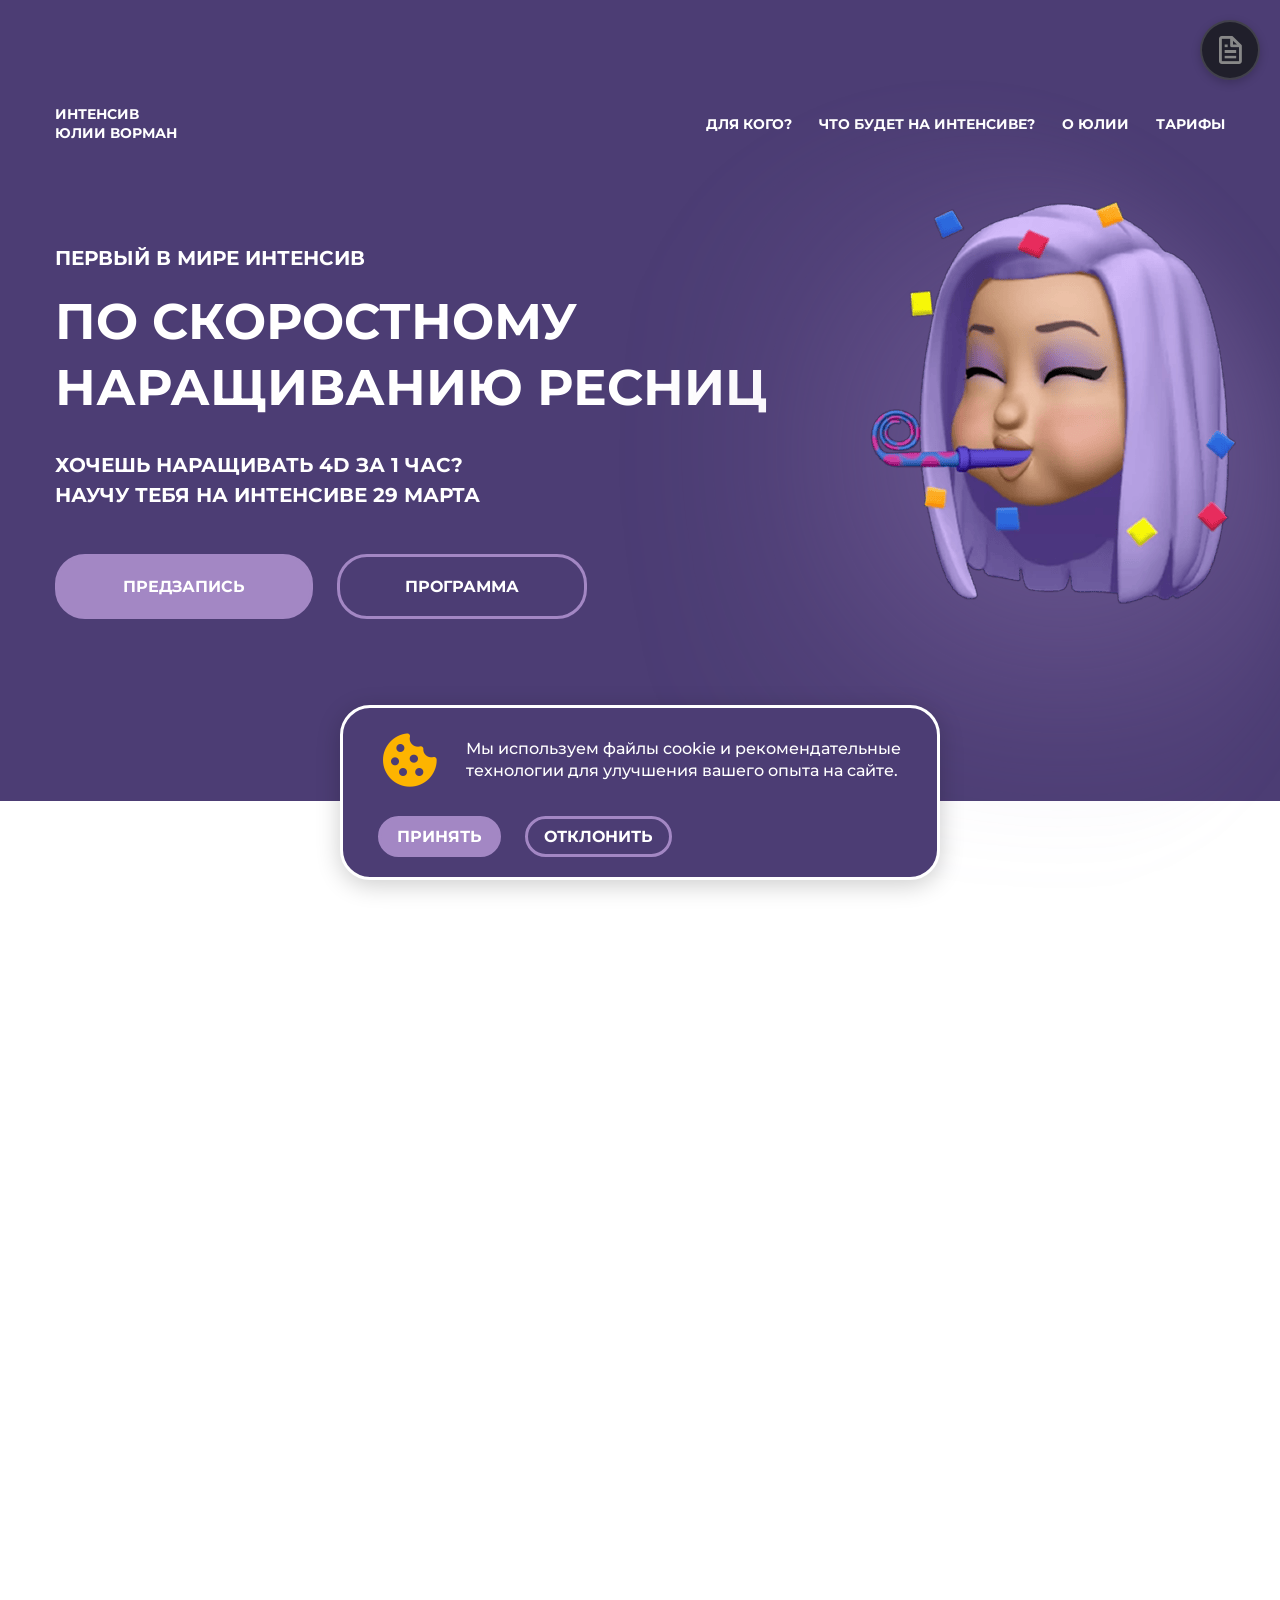
==== index.html @ 8d56366d "first commit" ====
<!DOCTYPE html>
<html lang="ru">
<head>
    <meta charset="UTF-8">
    <meta name="viewport" content="width=device-width, initial-scale=1.0, viewport-fit=cover">

    <!-- Для iOS -->
    <meta name="apple-mobile-web-app-capable" content="yes">
    <meta name="apple-mobile-web-app-status-bar-style" content="black-translucent">
    
    <!-- Для Android -->
    <meta name="theme-color" content="#4C3D74" media="(prefers-color-scheme: light)">
    <meta name="theme-color" content="#4C3D74" media="(prefers-color-scheme: dark)">

    <title>Онлайн-интенсив по наращиванию ресниц</title>

    <!-- Favicon -->
    <link rel="icon" type="image/png" href="./images/icons/favicon-96x96.png" sizes="96x96" />
    <link rel="icon" type="image/svg+xml" href="./images/icons/favicon.svg" />
    <link rel="shortcut icon" href="./images/icons/favicon.ico" />
    <link rel="apple-touch-icon" sizes="180x180" href="./images/icons/apple-touch-icon.png" />
    <link rel="manifest" href="./images/icons/site.webmanifest" />

    <!-- Для иконок с сайта Boxicons -->
    <link href='https://unpkg.com/boxicons@2.1.4/css/boxicons.min.css' rel='stylesheet'>
    
    <!-- Подключенные файлы CSS -->
    <link rel="stylesheet" href="css/style.css">
    <link rel="stylesheet" href="css/media.css">
</head>
<body>

    <!-- Анимация загрузки -->
    <div class="preloader">
        <div class="mascara-container">
            
            <div class="mascara-bottle"></div>
            
            
            <div class="mascara-cap"></div>
            
            
            <div class="mascara-brush">
                <div class="brush-handle">
                    <div class="brush-head"></div>
                    <div class="brush-bristles"></div>
                </div>
            </div>
            
            
            <div class="mascara-drops">
                <div class="drop"></div>
                <div class="drop"></div>
                <div class="drop"></div>
            </div>
            
            
            <div class="loading-text">Наносим тушь...</div>
        </div>
    </div>

    <!-- Шапка -->
    <header class="header" id="header">
        <div class="container">
            <div class="header__wrapper">
                <div class="header__logo">
                    <a href="index.html" class="logo">Интенсив <br class="br"> Юлии Ворман</a>
                </div>

                <!-- Бургер-меню с SVG -->
                <button class="burger-menu" id="burgerMenu" aria-label="Открыть меню">
                    <!-- SVG для меню (бургер) -->
                    <svg class="burger-icon menu-icon" xmlns="http://www.w3.org/2000/svg" height="24" viewBox="0 -960 960 960" width="24">
                        <path d="M120-240v-80h720v80H120Zm0-200v-80h720v80H120Zm0-200v-80h720v80H120Z"/>
                    </svg>
                
                    <!-- SVG для закрытия (крестик) -->
                    <svg class="burger-icon close-icon" xmlns="http://www.w3.org/2000/svg" height="24" viewBox="0 -960 960 960" width="24">
                        <path d="m256-200-56-56 224-224-224-224 56-56 224 224 224-224 56 56-224 224 224 224-56 56-224-224-224 224Z"/>
                    </svg>
                </button>

                <nav class="nav">
                    <ul class="nav__menu">
                        <li class="nav__list"><a href="#for-whom" class="nav__item">Для кого?</a></li>
                        <li class="nav__list"><a href="#program" class="nav__item">Что будет на интенсиве?</a></li>
                        <li class="nav__list"><a href="#about" class="nav__item">О Юлии</a></li>
                        <li class="nav__list"><a href="#pricing" class="nav__item">Тарифы</a></li>
                    </ul>
                </nav>
            </div>
        </div>
    </header>
        
    <!-- Главный экран -->
    <section class="banner">
        <div class="container">
            <div class="banner__info">
                <p class="banner__mini--title">Первый в мире интенсив</p>
                <h1 class="banner__title">По скоростному наращиванию ресниц</h1>
                <p class="banner__desc">Хочешь наращивать 4D за 1 час? Научу тебя на интенсиве 29 марта</p>
                <div class="btn__container">
                    <a href="#pricing" class="button" aria-label="Sign up">Предзапись</a>
                    <a href="#list__lessons" class="btn" aria-label="Program">Программа</a>
                </div>
            </div>

            <div class="banner__img">
                <img src="./images/main/Ellipse.png" class="bg-effect" alt="Effect" width="830" height="941" decoding="async">
                <img src="./images/main/banner.png" alt="Happy__woman" class="images" width="1024" height="1024" fetchpriority="high" decoding="async">
            </div>
        </div>
    </section>

    <!-- Для кого? -->
    <section class="for-whom" id="for-whom">
        <div class="container">
            <div class="for-whom__content">
                <h2 class="for-whom__title">Тебе на интенсив если ты</h2>
                <div class="for-whom__content--item">
                
                    <!-- Карточка 1 -->
                    <div class="for-whom__card-wrapper">
                        <div class="for-whom__card">
                            <img src="./images/expectation/woman_frowning.png" alt="Печальная девушка" class="for-whom__images" width="84" height="84" loading="lazy" decoding="async">
                            <p class="for-whom__desc">Лашмейкер, который делает наращивание <span class="for-whom__span">дольше одного часа?</span>
                            </p>
                        </div>
                    </div>

                    <!-- Карточка 2 -->
                    <div class="for-whom__card-wrapper">
                        <div class="for-whom__card">
                            <img src="./images/expectation/woman_student.png" alt="Студентка" class="for-whom__images" width="84" height="84" loading="lazy" decoding="async">
                            <p class="for-whom__desc">Мастер, который хочет <span class="for-whom__span">поменять мышление</span> о наращивании ресниц
                            </p>
                        </div>
                    </div>

                    <!-- Карточка 3 -->
                    <div class="for-whom__card-wrapper">
                        <div class="for-whom__card">
                            <img src="./images/expectation/woman_office-worker.png" alt="Девушка, работающая в офисе" class="for-whom__images" width="84" height="84" loading="lazy" decoding="async">
                            <p class="for-whom__desc">Специалист, которому необходимы <span  class="for-whom__span">поддержка и комьюнити рядом</span>
                            </p>
                        </div>
                    </div>
                </div>
            </div>

            <div class="for-whom__content--items">
                <p class="for-whom__text">Зарядись энергией и стань самым знаменитым мастером своего города</p>
                <a href="#pricing" class="button__for-whom" aria-label="Sign up">Предзапись</a>
                <img src="./images/main/super_woman.png" alt="Супер-девушка" class="super__woman--images" loading="lazy" width="243" height="243" decoding="async">
            </div>
        </div>
    </section>

    <!-- Что будет на интенсиве? -->
    <section class="program" id="program">
        <div class="container">
            <div class="program__content">
                <h2 class="program__content--title">На интенсиве тебя ждет</h2>
            
                <!-- ВСЕ элементы в одной grid-сетке -->
                <div class="program__content--menu">
                    <!-- Смайлы -->
                    <div class="program__content--list">
                        <img src="./images/expectation/star_struck.png" alt="Смайлик со звёздочками вместо глаз" class="program__images" width="58" height="58" loading="lazy" decoding="async">
                        <p class="program__desc"><span class="program__span">9 уроков</span> с домашними заданиями и проверкой</p>
                    </div>

                    <div class="program__content--list">
                        <img src="./images/expectation/smiling_with-heart-eyes.png" alt="Смайлик с влюблёнными глазами" class="program__images" width="58" height="58" loading="lazy" decoding="async">
                        <p class="program__desc"><span class="program__span">Мастермаинды</span> с обсуждением вопросов</p>
                    </div>

                    <div class="program__content--list">
                        <img src="./images/expectation/money_mouth-face.png" alt="Смайлик с долларами в глазах" class="program__images" width="58" height="58" loading="lazy" decoding="async">
                        <p class="program__desc">Деление на пары и создание <span class="program__span">активного комьюнити</span></p>
                    </div>

                    <!-- Подарки -->
                    <div class="program__content--list">
                        <img src="./images/pricing_plans/gift.png" alt="Коробка подарок" class="program__images" width="58" height="58" loading="lazy" decoding="async">
                        <p class="program__desc"><span class="program__span">Главный приз за активность на интенсиве</span></p>
                    </div>

                    <div class="program__content--list">
                        <img src="./images/pricing_plans/gift.png" alt="Коробка подарок" class="program__images" width="58" height="58" loading="lazy" decoding="async">
                        <p class="program__desc"><span class="program__span">Приз за работу для <br>самой активной пары</span></p>
                    </div>

                    <div class="program__content--list">
                        <img src="./images/pricing_plans/gift.png" alt="Коробка подарок" class="program__images" width="58" height="58" loading="lazy" decoding="async">
                        <p class="program__desc"><span class="program__span">Приз среди сторис с хештегом интенсива</span></p>
                    </div>
                </div>
            </div>
        </div>
    </section>

    <!-- О Юлии Ворман -->
    <section class="about">
        <div class="container">
            <div class="about__content" id="about">
                <h2 class="about__title">И, конечно, Юлия Ворман</h2>
                <p class="about__text"><span class="about__text--span">Больше 12 лет</span> я наращиваю ресницы <span class="about__text--span">за 1 час.</span> В профессии я развиваюсь <span class="about__text--span">с 2008 года</span> и, путём проб и ошибок, дошла <span class="about__text--span">до идеальных результатов!</span> Мои профессиональные навыки сделали меня <span class="about__text--span">многократным призёром,</span> а потом и <span class="about__text--span">судьёй международных чемпионатов по наращиванию ресниц.</span></p>

                <p class="about__text--item">Я основала <span class="about__text--item--span">сеть салонов VERSUS</span> и теперь активно запускаю свои обучения <span class="about__text--item--span">по скоростному наращиванию.</span> Ломаю стереотипы, <span class="about__text--item--span">учу мастеров поднимать чеки и зарабатывать миллионы.</span></p>

                <div class="indicators">
                    <div class="row">
                        <div class="indicator">
                            <h4 class="indicator_title">1 ЧАС</h4>
                            <p class="indicator_text">CAMOE БЫСТРОЕ 5D</p>
                        </div>
            
                        <div class="indicator">
                            <h4 class="indicator_title">12+ ЛЕТ</h4>
                            <p class="indicator_text">РАБОТАЮ В СВОЕЙ СФЕРЕ</p>
                        </div>
                    </div>
        
                    <div class="row">
                        <div class="indicator">
                            <h4 class="indicator_title">1+ МЛН</h4>
                            <p class="indicator_text">В МЕСЯЦ ДЕЛАЮ НА РЕСНИЦАХ</p>
                        </div>
            
                        <div class="indicator">
                            <h4 class="indicator_title">100000+</h4>
                            <p class="indicator_text">КЛИЕНТОК Я ОСЧАСТЛИВИЛА</p>
                        </div>
                    </div>
                </div>

                <p class="about__text--footer">Все мои наращивания я делаю за 1 - максимум 1.5 часа <span class="about__text--footer--span"><br>Хочешь также? Смотри программу и записывайся на интенсив</span></p>
            </div>
            <img src="./images/main/Maria_Lyadova.jpg" alt="Maria_Lyadova" class="about__main--images" width="399" height="491" fetchpriority="high" decoding="async">
        </div>
    </section>

    <!-- Лист уроков интенсива -->
    <section class="list__lessons">
        <div class="container">
            <div class="list__lessons__content">
                <h2 class="list__lessons--title">Вот такая программа интенсива</h2>
            </div>

            <div class="accordion" id="list__lessons">
                
                <!-- Урок 1 -->
                <hr class="accordion-item1">
                <div class="accordion-item">
                    <input type="checkbox" id="lesson1" class="accordion-toggle">
                    <label for="lesson1" class="accordion-label">
                        <span class="lesson-title">Урок <span class="lesson--title--number">1.</span> Вводный урок</span>
                        <span class="icon"></span>
                    </label>
                    <div class="accordion-content">
                        <div class="content-wrapper">
                            <p>Проанализируем основные ошибки в оформлении профиля. <br>Научимся создавать качественную аватарку и понятную, привлекающую шапку. <br>Разберем, как организовать хайлайтсы, чтобы они работали на вас.</p>
                        </div>
                    </div>
                </div>
            
                <!-- Урок 2 -->
                <div class="accordion-item">
                    <input type="checkbox" id="lesson2" class="accordion-toggle">
                    <label for="lesson2" class="accordion-label">
                        <span class="lesson-title">Урок <span class="lesson--title--number">2.</span> Скоростное снятие ресниц</span>
                        <span class="icon"></span>
                    </label>
                    <div class="accordion-content">
                        <div class="content-wrapper">
                            <p>Изучим профессиональные средства для безопасного и быстрого снятия ресниц. <br>Освоим технику аккуратного удаления без повреждения натуральных ресниц. <br>Разберем алгоритм действий, который позволит тратить на процедуру минимум времени.</p>
                        </div>
                    </div>
                </div>
            
                <!-- Урок 3 -->
                <div class="accordion-item">
                    <input type="checkbox" id="lesson3" class="accordion-toggle">
                    <label for="lesson3" class="accordion-label">
                        <span class="lesson-title">Урок <span class="lesson--title--number">3.</span> Работа с клеем. Как продлить носку</span>
                        <span class="icon"></span>
                    </label>
                    <div class="accordion-content">
                        <div class="content-wrapper">
                            <p>Разберем виды клея: как выбрать идеальный состав под температуру и влажность в вашем кабинете. <br>Научимся правильной технике нанесения и дозировки клея, чтобы избежать склеек и обеспечить комфорт. <br>Изучим секреты подготовки натуральных ресниц, которые напрямую влияют на долговечность носки.</p>
                        </div>
                    </div>
                </div>
            
                <!-- Урок 4 -->
                <div class="accordion-item">
                    <input type="checkbox" id="lesson4" class="accordion-toggle">
                    <label for="lesson4" class="accordion-label">
                        <span class="lesson-title">Урок <span class="lesson--title--number">4.</span> Здоровье мастера</span>
                        <span class="icon"></span>
                    </label>
                    <div class="accordion-content">
                        <div class="content-wrapper">
                            <p>Составим эргономичное расписание, чтобы избежать выгорания и равномерно распределять нагрузку. <br>Разберем упражнения для разминки спины, шеи и кистей рук до, после и во время процедуры. <br>Поговорим о важности правильного освещения и организации рабочего места для сохранения зрения и осанки.</p>
                        </div>
                    </div>
                </div>
            
                <!-- Урок 5 -->
                <div class="accordion-item">
                    <input type="checkbox" id="lesson5" class="accordion-toggle">
                    <label for="lesson5" class="accordion-label">
                        <span class="lesson-title">Урок <span class="lesson--title--number">5.</span> Личный бренд В Instagram: почему увядают коммерческие аккаунты</span>
                        <span class="icon"></span>
                    </label>
                    <div class="accordion-content">
                        <div class="content-wrapper">
                            <p>Проанализируем главные ошибки: отсутствие личности в аккаунте и безликий контент. <br>Узнаем, как выстроить доверительные отношения с аудиторией через личную историю и экспертизу. <br>Научимся создавать контент-план, который отражает ваш уникальный подход к работе и привлекает идеальных клиентов.</p>
                        </div>
                    </div>
                </div>

                <!-- Урок 6 -->
                <div class="accordion-item">
                    <input type="checkbox" id="lesson6" class="accordion-toggle">
                    <label for="lesson6" class="accordion-label">
                        <span class="lesson-title">Урок <span class="lesson--title--number">6.</span> Ломаем стереотипы моделирования: чем сложнее придумал, тем сложнее жить</span>
                        <span class="icon"></span>
                    </label>
                    <div class="accordion-content">
                        <div class="content-wrapper">
                            <p>Убедимся, что красиво — не значит сложно: как простота в моделировании выигрывает у вычурных дизайнов. <br>Научимся работать с природными данными клиента, чтобы подчеркнуть достоинства, а не маскировать их. <br>Разберем несколько универсальных и эффектных моделей, которые экономят время и всегда смотрятся выигрышно.</p>
                        </div>
                    </div>
                </div>

                <!-- Урок 7 -->
                <div class="accordion-item">
                    <input type="checkbox" id="lesson7" class="accordion-toggle">
                    <label for="lesson7" class="accordion-label">
                        <span class="lesson-title">Урок <span class="lesson--title--number">7.</span> Классическое наращивание ресниц</span>
                        <span class="icon"></span>
                    </label>
                    <div class="accordion-content">
                        <div class="content-wrapper">
                            <p>Отточим идеальную технику изоляции: отработаем движения до автоматизма для безупречного результата. <br>Разберем правила подбора длины и толщины реснички под природные данные клиента. <br>Узнаем, как добиться максимальной чистоты и аккуратности в классическом наращивании, которая ценится больше всего.</p>
                        </div>
                    </div>
                </div>
            
                <!-- Урок 8 -->
                <div class="accordion-item">
                    <input type="checkbox" id="lesson8" class="accordion-toggle">
                    <label for="lesson8" class="accordion-label">
                        <span class="lesson-title">Урок <span class="lesson--title--number">8.</span> Пучок. Как быстро и правильно оформить тебя, дружок?</span>
                        <span class="icon"></span>
                    </label>
                    <div class="accordion-content">
                        <div class="content-wrapper">
                            <p>Освоим несколько техник быстрого формирования ровного и аккуратного пучка без растрепывания. <br>Разберем частые ошибки при работе с объемом, которые приводят к склейкам и дискомфорту. <br>Научимся правильно подбирать пучки по длине и изгибу для создания гармоничного и естественного взгляда.</p>
                        </div>
                    </div>
                </div>
            
                <!-- Урок 9 -->
                <div class="accordion-item">
                    <input type="checkbox" id="lesson9" class="accordion-toggle">
                    <label for="lesson9" class="accordion-label">
                        <span class="lesson-title">Урок <span class="lesson--title--number">9.</span> Наращиваем объёмы 2D+</span>
                        <span class="icon"></span>
                    </label>
                    <div class="accordion-content">
                        <div class="content-wrapper">
                            <p>Узнаем, как работать с несколькими ресничками одновременно, сохраняя идеальную изоляцию и легкость. <br>Разберем схемы постановки объемов для разных форм глаз, чтобы результат выглядел опрятно. <br>Научимся контролировать расход материалов и время процедуры, чтобы работа с объемами была рентабельной.</p>
                        </div>
                    </div>
                </div>
            </div>

            <div class="list__lessons__content--items">
                <a href="#pricing" class="button__for-whom" aria-label="Sign up">Предзапись</a>
                <p class="list__lessons__desc">Все еще думаешь? <br> А места разбирают уже сейчас</p>
                <img src="./images/main/super_woman.png" alt="Супер-девушка" class="super__woman--images" loading="lazy" decoding="async" width="243" height="243">
            </div>
        </div>
    </section>

    <!-- Тарифы -->
    <section class="pricing">
        <div class="container">
            <div class="pricing__content">
                <h2 class="pricing__title">Тарифы участия</h2>
            </div>
            <div class="pricing__content--item">
                <div class="pricing__content__card--wrapper">
                    <div class="pricing__content--card" id="pricing">
                        <h3 class="pricing__content__card--title">Lite (самостоятельный)</h3>
                        <p class="pricing__content--desc"><span class="pricing__content--span">+</span> 9 подробных уроков</p>

                        <p class="pricing__content--desc"><span class="pricing__content--span">+</span> 9 заданий на построение скоростной работы</p>

                        <p class="pricing__content--desc"><span class="pricing__content--span">+</span> чат с единомышленниками</p>

                        <p class="pricing__content--desc"><span class="pricing__content--span">+</span> дополнительный урок: личный бренд для бьюти-сферы</p>

                        <p class="pricing__content--desc"><span class="pricing__content--span">-</span> <s>2 мастермаинда с Юлией Ворман</s></p>

                        <p class="pricing__content--desc"><span class="pricing__content--span">-</span> <s>личное ведение от Юлии Ворман</s></p>

                        <p class="pricing__content--duration">Длительность: 14 дней</p>
                        <div class="pricing__price-block">
                            <p class="pricing__content--condition">Каждые <span class="pricing__content__condition--span"> 20 оплат</span> + 1111 Р.</p>
                            <p class="pricing__content--price"><strong>6666 Р.</strong></p>
                        </div>
                        <div class="pricing__button-spacer"><a href="pre_recording.html?tariff=lite" class="pricing__content--button" target="_blank">Предзапись</a></div>
                        <img src="./images/pricing_plans/woman_with-class-face.png" alt="woman_with-class-face" class="pricing__content--images" loading="lazy" width="128" height="128" decoding="async">
                    </div>

                    <div class="pricing__content--card">
                        <h3 class="pricing__content__card--title">Plus (с куратором)</h3>
                        <p class="pricing__content--desc"><span class="pricing__content--span">+</span> 9 подробных уроков</p>

                        <p class="pricing__content--desc"><span class="pricing__content--span">+</span> 9 заданий на построение скоростной работы</p>

                        <p class="pricing__content--desc"><span class="pricing__content--span">+</span> чат с единомышленниками</p>

                        <p class="pricing__content--desc"><span class="pricing__content--span">+</span> дополнительный урок: личный бренд для бьюти-сферы</p>

                        <p class="pricing__content--desc"><span class="pricing__content--span">+</span> 2 мастермаинда с Юлией Ворман</p>

                        <p class="pricing__content--desc"><span class="pricing__content--span">-</span> <s>личное ведение от Юлии Ворман</s></p>

                        <p class="pricing__content--duration">Длительность: 14 дней</p>
                        <div class="pricing__price-block">
                            <p class="pricing__content--condition">Каждые <span class="pricing__content__condition--span"> 20 оплат</span> + 1111 Р.</p>
                            <p class="pricing__content--price"><strong>11111 Р.</strong></p>
                        </div>
                        <div class="pricing__button-spacer"><a href="pre_recording.html?tariff=plus" class="pricing__content--button" target="_blank">Предзапись</a></div>
                        <img src="./images/pricing_plans/woman_with-heart-eyes.png" alt="woman_with-heart-eyes" class="pricing__content--images" loading="lazy" decoding="async" width="128" height="128">
                    </div>

                    <div class="pricing__content--card">
                        <h3 class="pricing__content__card--title">Bomba (с Юлией Ворман)</h3>
                        <p class="pricing__content--desc"><span class="pricing__content--span">+</span> 9 подробных уроков</p>

                        <p class="pricing__content--desc"><span class="pricing__content--span">+</span> 9 заданий на построение скоростной работы</p>

                        <p class="pricing__content--desc"><span class="pricing__content--span">+</span> чат с единомышленниками</p>

                        <p class="pricing__content--desc"><span class="pricing__content--span">+</span> дополнительный урок: личный бренд для бьюти-сферы</p>

                        <p class="pricing__content--desc"><span class="pricing__content--span">+</span> 3 мастермаинда с Юлией Ворман</p>

                        <p class="pricing__content--desc"><span class="pricing__content--span">+</span> личное ведение от Юлии Ворман</p>

                        <p class="pricing__content--duration">Длительность: 14 дней</p>
                        <div class="pricing__price-block">
                            <p class="pricing__content--condition">Каждые <span class="pricing__content__condition--span"> 20 оплат</span> + 1111 Р.</p>
                            <p class="pricing__content--price"><strong>33333 Р.</strong></p>
                        </div>
                        <div class="pricing__button-spacer"><a href="pre_recording.html?tariff=bomba" class="pricing__content--button" target="_blank">Предзапись</a></div>
    
                        <img src="./images/pricing_plans/woman_with-star_stuck-face.png" alt="woman_with-star_stuck-face" class="pricing__content--images" loading="lazy" decoding="async" width="128" height="128" decoding="async">
                    </div>
                </div>
            </div>
            <div class="pricing__content--stories">
                <img src="./images/pricing_plans/gift.png" alt="Gift" class="pricing__content__images--gift" loading="lazy" decoding="async" width="66" height="66">
                <p class="pricing__content__stories--text">Идёте на интенсив? Выложите об этом сториз-шаблон с отметкой Юлии Ворман и вас будет ждать розыгрыш дополнительного подарка!</p>
                
                <div class="container__stories">
                    <a href="https://vk.com/uliavorman" class="btn__stories" aria-label="Stories-pattern" target="_blank">сториз-шаблон</a>
                    <a href="https://web.telegram.org/a/#382155805" class="short__name" target="_blank">@ULIAVORMAN</a>
                </div>
            </div>
        </div>
    </section>

    <!-- А такие вопросы могут возникнуть у вас -->
    <section class="questions">
        <div class="container">
            <div class="questions__content">
                <h2 class="questions__title">А такие вопросы могут быть у вас</h2>
            </div>

            <div class="questions__accordion" id="list__questions">
                
                <!-- Вопрос 1 -->
                <hr class="accordion-item1">
                <div class="accordion-item">
                    <input type="checkbox" id="question1" class="accordion-toggle">
                    <label for="question1" class="accordion-label">
                        <span class="question-title">Я точно всему научусь? У меня получится?</span>
                        <span class="icon"></span>
                    </label>
                    <div class="accordion-content">
                        <div class="content-wrapper">
                            <p>Да, конечно, если будешь выполнять все домашние задания в моменте, так же будешь действовать всем указаниям, потому что все очень важно. Так же мы поможем и направим для поисков своего предназначения с помощью нашего ведущего астролога.</p>
                        </div>
                    </div>
                </div>
            
                <!-- Вопрос 2 -->
                <div class="accordion-item">
                    <input type="checkbox" id="question2" class="accordion-toggle">
                    <label for="question2" class="accordion-label">
                        <span class="question-title">Как я буду учиться скоростному наращиванию онлайн?</span>
                        <span class="icon"></span>
                    </label>
                    <div class="accordion-content">
                        <div class="content-wrapper">
                            <p>Обучение проходит онлайн в личном кабинете: изучаешь уроки, выполняешь практические задания на моделях и отправляешь нам на проверку. Мы даем обратную связь, исправляем ошибки и помогаем на каждом этапе. Для результата важно следовать рекомендациям и делать задания вовремя. Дополнительно поддержим твое развитие через консультации астролога для раскрытия потенциала.</p>
                        </div>
                    </div>
                </div>
            
                <!-- Вопрос 3 -->
                <div class="accordion-item">
                    <input type="checkbox" id="question3" class="accordion-toggle">
                    <label for="question3" class="accordion-label">
                        <span class="question-title">Сколько времени будет уходить на выполнение дз?</span>
                        <span class="icon"></span>
                    </label>
                    <div class="accordion-content">
                        <div class="content-wrapper">
                            <p>На каждый урок, для выполнения дз будут предоставлены сутки.</p>
                        </div>
                    </div>
                </div>
            
                <!-- Вопрос 4 -->
                <div class="accordion-item">
                    <input type="checkbox" id="question4" class="accordion-toggle">
                    <label for="question4" class="accordion-label">
                        <span class="question-title">Как часто будут выходить уроки?</span>
                        <span class="icon"></span>
                    </label>
                    <div class="accordion-content">
                        <div class="content-wrapper">
                            <p>Каждый урок будет выходить в 12:00 (мск) Каждый день.</p>
                        </div>
                    </div>
                </div>
            
                <!-- Вопрос 5 -->
                <div class="accordion-item">
                    <input type="checkbox" id="question5" class="accordion-toggle">
                    <label for="question5" class="accordion-label">
                        <span class="question-title">Какая техника будет отрабатываться: ручная или ленточная?</span>
                        <span class="icon"></span>
                    </label>
                    <div class="accordion-content">
                        <div class="content-wrapper">
                            <p>Отрабатывается ручная техника — это золотой стандарт для качественного и долговечного наращивания. Ленточная техника (пучками) изучается отдельно как дополнительный навык, но в основе обучения — мастерство ручного Volume. Такой подход гарантирует безупречный результат и профессиональный рост.</p>
                        </div>
                    </div>
                </div>
            </div>
            <div class="for-whom__content--items">
                <a href="https://web.telegram.org/a/#382155805" target="_blank"><i class='bx bxl-telegram'></i></a>
                <p class="questions__text">У вас есть другой вопрос? Напишите мне в телеграм</p>
                <a href="https://web.telegram.org/a/#382155805" class="button__for-whom" aria-label="Write" target="_blank">Написать</a>
                <img src="./images/main/super_woman.png" alt="Супер-девушка" class="super__woman--images" loading="lazy"
                width="243" height="243" decoding="async">
            </div>
        </div>
    </section>

    <!-- Подвал -->
    <footer class="footer">
        <div class="container">
            <div class="footer__content">
                <!-- Левый блок -->
                <div class="footer__content--item">
                    <a href="index.html" class="footer__logo">Юлия Ворман</a>
                    <p class="inn">ИНН:</p>
                    <p class="ORRNIP">ОГРНИП:</p>
                </div>

                <!-- Центральный блок со стрелкой и иконками -->
                <div class="footer__center">
                    <!-- Стрелка вверх -->
                    <div class="up__button">
                        <a href="#header" class="up__link">
                            <i class='bx bx-up-arrow-alt'></i>
                        </a>
                    </div>
                
                    <!-- Иконки соцсетей -->
                    <div class="social__icons">
                        <a href="https://web.telegram.org/a/#382155805" class="telegram" target="_blank">
                            <?xml version="1.0" encoding="utf-8"?>
                            <svg fill="#FFFFFF" width="20px" height="20px" viewBox="0 0 32 32" xmlns="http://www.w3.org/2000/svg">
                                <path d="M29.919 6.163l-4.225 19.925c-0.319 1.406-1.15 1.756-2.331 1.094l-6.438-4.744-3.106 2.988c-0.344 0.344-0.631 0.631-1.294 0.631l0.463-6.556 11.931-10.781c0.519-0.462-0.113-0.719-0.806-0.256l-14.75 9.288-6.35-1.988c-1.381-0.431-1.406-1.381 0.288-2.044l24.837-9.569c1.15-0.431 2.156 0.256 1.781 2.013z"/>
                            </svg>
                        </a>

                        <a href="https://www.tiktok.com/@ulia_vorman?_t=ZS-8zpLGeSIM48&_r=1" class="tik_tok" target="_blank">
                            <?xml version="1.0" encoding="utf-8"?>
                            <svg width="20px" height="20px" viewBox="0 0 32 32" fill="none" xmlns="http://www.w3.org/2000/svg">
                                <path d="M8.45095 19.7926C8.60723 18.4987 9.1379 17.7743 10.1379 17.0317C11.5688 16.0259 13.3561 16.5948 13.3561 16.5948V13.2197C13.7907 13.2085 14.2254 13.2343 14.6551 13.2966V17.6401C14.6551 17.6401 12.8683 17.0712 11.4375 18.0775C10.438 18.8196 9.90623 19.5446 9.7505 20.8385C9.74562 21.5411 9.87747 22.4595 10.4847 23.2536C10.3345 23.1766 10.1815 23.0889 10.0256 22.9905C8.68807 22.0923 8.44444 20.7449 8.45095 19.7926ZM22.0352 6.97898C21.0509 5.90039 20.6786 4.81139 20.5441 4.04639H21.7823C21.7823 4.04639 21.5354 6.05224 23.3347 8.02482L23.3597 8.05134C22.8747 7.7463 22.43 7.38624 22.0352 6.97898ZM28 10.0369V14.293C28 14.293 26.42 14.2312 25.2507 13.9337C23.6179 13.5176 22.5685 12.8795 22.5685 12.8795C22.5685 12.8795 21.8436 12.4245 21.785 12.3928V21.1817C21.785 21.6711 21.651 22.8932 21.2424 23.9125C20.709 25.246 19.8859 26.1212 19.7345 26.3001C19.7345 26.3001 18.7334 27.4832 16.9672 28.28C15.3752 28.9987 13.9774 28.9805 13.5596 28.9987C13.5596 28.9987 11.1434 29.0944 8.96915 27.6814C8.49898 27.3699 8.06011 27.0172 7.6582 26.6277L7.66906 26.6355C9.84383 28.0485 12.2595 27.9528 12.2595 27.9528C12.6779 27.9346 14.0756 27.9528 15.6671 27.2341C17.4317 26.4374 18.4344 25.2543 18.4344 25.2543C18.5842 25.0754 19.4111 24.2001 19.9423 22.8662C20.3498 21.8474 20.4849 20.6247 20.4849 20.1354V11.3475C20.5435 11.3797 21.2679 11.8347 21.2679 11.8347C21.2679 11.8347 22.3179 12.4734 23.9506 12.8889C25.1204 13.1864 26.7 13.2483 26.7 13.2483V9.91314C27.2404 10.0343 27.7011 10.0671 28 10.0369Z" fill="#EE1D52"/>
                                <path d="M26.7009 9.91314V13.2472C26.7009 13.2472 25.1213 13.1853 23.9515 12.8879C22.3188 12.4718 21.2688 11.8337 21.2688 11.8337C21.2688 11.8337 20.5444 11.3787 20.4858 11.3464V20.1364C20.4858 20.6258 20.3518 21.8484 19.9432 22.8672C19.4098 24.2012 18.5867 25.0764 18.4353 25.2553C18.4353 25.2553 17.4337 26.4384 15.668 27.2352C14.0765 27.9539 12.6788 27.9357 12.2604 27.9539C12.2604 27.9539 9.84473 28.0496 7.66995 26.6366L7.6591 26.6288C7.42949 26.4064 7.21336 26.1717 7.01177 25.9257C6.31777 25.0795 5.89237 24.0789 5.78547 23.7934C5.78529 23.7922 5.78529 23.791 5.78547 23.7898C5.61347 23.2937 5.25209 22.1022 5.30147 20.9482C5.38883 18.9122 6.10507 17.6625 6.29444 17.3494C6.79597 16.4957 7.44828 15.7318 8.22233 15.0919C8.90538 14.5396 9.6796 14.1002 10.5132 13.7917C11.4144 13.4295 12.3794 13.2353 13.3565 13.2197V16.5948C13.3565 16.5948 11.5691 16.028 10.1388 17.0317C9.13879 17.7743 8.60812 18.4987 8.45185 19.7926C8.44534 20.7449 8.68897 22.0923 10.0254 22.991C10.1813 23.0898 10.3343 23.1775 10.4845 23.2541C10.7179 23.5576 11.0021 23.8221 11.3255 24.0368C12.631 24.8632 13.7249 24.9209 15.1238 24.3842C16.0565 24.0254 16.7586 23.2167 17.0842 22.3206C17.2888 21.7611 17.2861 21.1978 17.2861 20.6154V4.04639H20.5417C20.6763 4.81139 21.0485 5.90039 22.0328 6.97898C22.4276 7.38624 22.8724 7.7463 23.3573 8.05134C23.5006 8.19955 24.2331 8.93231 25.1734 9.38216C25.6596 9.61469 26.1722 9.79285 26.7009 9.91314Z" fill="#000000"/>
                                <path d="M4.48926 22.7568V22.7594L4.57004 22.9784C4.56076 22.9529 4.53074 22.8754 4.48926 22.7568Z" fill="#69C9D0"/>
                                <path d="M10.5128 13.7916C9.67919 14.1002 8.90498 14.5396 8.22192 15.0918C7.44763 15.7332 6.79548 16.4987 6.29458 17.354C6.10521 17.6661 5.38897 18.9168 5.30161 20.9528C5.25223 22.1068 5.61361 23.2983 5.78561 23.7944C5.78543 23.7956 5.78543 23.7968 5.78561 23.798C5.89413 24.081 6.31791 25.0815 7.01191 25.9303C7.2135 26.1763 7.42963 26.4111 7.65924 26.6334C6.92357 26.1457 6.26746 25.5562 5.71236 24.8839C5.02433 24.0451 4.60001 23.0549 4.48932 22.7626C4.48919 22.7605 4.48919 22.7584 4.48932 22.7564V22.7527C4.31677 22.2571 3.95431 21.0651 4.00477 19.9096C4.09213 17.8736 4.80838 16.6239 4.99775 16.3108C5.4985 15.4553 6.15067 14.6898 6.92509 14.0486C7.608 13.4961 8.38225 13.0567 9.21598 12.7484C9.73602 12.5416 10.2778 12.3891 10.8319 12.2934C11.6669 12.1537 12.5198 12.1415 13.3588 12.2575V13.2196C12.3808 13.2349 11.4148 13.4291 10.5128 13.7916Z" fill="#69C9D0"/>
                                <path d="M20.5438 4.04635H17.2881V20.6159C17.2881 21.1983 17.2881 21.76 17.0863 22.3211C16.7575 23.2167 16.058 24.0253 15.1258 24.3842C13.7265 24.923 12.6326 24.8632 11.3276 24.0368C11.0036 23.823 10.7187 23.5594 10.4844 23.2567C11.5962 23.8251 12.5913 23.8152 13.8241 23.341C14.7558 22.9821 15.4563 22.1734 15.784 21.2774C15.9891 20.7178 15.9864 20.1546 15.9864 19.5726V3H20.4819C20.4819 3 20.4315 3.41188 20.5438 4.04635ZM26.7002 8.99104V9.9131C26.1725 9.79263 25.6609 9.61447 25.1755 9.38213C24.2352 8.93228 23.5026 8.19952 23.3594 8.0513C23.5256 8.1559 23.6981 8.25106 23.8759 8.33629C25.0192 8.88339 26.1451 9.04669 26.7002 8.99104Z" fill="#69C9D0"/>
                            </svg>
                        </a>

                        <a href="https://vk.com/uliavorman" class="vk" target="_blank">
                            <i class='bx bxl-vk'></i>
                        </a>

                        <a href="https://www.youtube.com/@uliavorman" class="youtube" target="_blank">
                            <i class='bx bxl-youtube'></i>
                        </a>
                    </div>
                </div>

                <!-- Правый блок -->
                <div class="footer__contracts">
                    <a href="index.html" class="political__confidencial">Политика конфиденциальности</a>
                    <a href="index.html" class="oferta">Договор-оферта</a>
                    <a href="index.html" class="hire__me">Связаться с нами</a>
                </div>
            </div>
        </div>
    </footer>

    <!-- Файлы Cookie -->
    <input type="checkbox" id="cookie-toggle" class="cookie-toggle">
    
    <div class="cookie__notifications">
        <div class="container">
            <div class="cookie__content">
                <i class='bx bxs-cookie' style='color:#fdb400'></i>
                <p class="cookie__text">Мы используем файлы cookie и рекомендательные технологии для улучшения вашего опыта на сайте.</p>
            </div>
            
            <div class="cookie__container--label">
                <label for="cookie-toggle" class="cookie__accept">Принять</label>
                <label for="cookie-toggle" class="cookie__decline">Отклонить</label>
            </div>
        </div>
    </div>

    <!-- ДОКУМЕНТАЦИЯ -->
    <a href="./docs/Users_Guide.pdf" target="_blank" class="doc_toggle--btn" aria-label="Руководство пользователя"><i class='bx bx-file'></i></a>

    <script src="./js/script.js"></script>

    <!-- <script>
    document.documentElement.classList.add("no-scroll");
    document.body.classList.add("no-scroll");

    window.addEventListener("load", function () {
        setTimeout(function () {
            document.documentElement.classList.remove("no-scroll");
            document.body.classList.remove("no-scroll");
        }, 4500);
    });
    </script> -->

    <script>
    document.addEventListener("DOMContentLoaded", function () {
        const preloader = document.querySelector(".preloader");
        if (!preloader) return;

        document.documentElement.classList.add("no-scroll");
        document.body.classList.add("no-scroll");

        window.addEventListener("load", function () {
            setTimeout(function () {
                document.documentElement.classList.remove("no-scroll");
                document.body.classList.remove("no-scroll");
            }, 4500);
        });
    });
    </script>
</body>
</html>
---- css/style.css ----
/* Сброс всех стилей, которые идут по умолчанию */
@import "./reset.css";

/* * {
    outline: 4px solid green !important;
} */

/* Объявление переменной root для свойств */
:root {
    --primary-color: #4C3D74;

    --primary-alternaite-color: #504178;

    --secondary-color: #FFFFFF;

    --border-radius: 30px;

    --primary-color-button: #A387C4;

    --transition: 0.3s ease;

    --prefers-color-scheme: #000000;

    --font-family: 'Montserrat', system-ui, sans-serif;

    --background-color-card: #F2EEF7;

    --background-color-footer: #251933;

    --input-color: #F8F1FF;

    --border-radius-btn-register-login: 7px;

    --background-color--btn-register-login: #985ACE;
}

/* Подключение шрифта "Montserrat" */
@font-face {
	font-family: 'Montserrat';
	src: url('../fonts/Montserrat/Montserrat-Medium.woff2') format('woff2');
	font-weight: 500;
	font-style: normal;
	font-display: swap;
}

@font-face {
	font-family: 'Montserrat';
	src: url('../fonts/Montserrat/Montserrat-Bold.woff2') format('woff2');
	font-weight: 700;
	font-style: normal;
	font-display: swap;
}

/* Анимация загрузки */
.preloader {
    position: fixed;
    top: 0;
    left: 0;
    width: 100%;
    height: 100%;
    background-color: var(--primary-color);
    display: flex;
    justify-content: center;
    align-items: center;
    z-index: 9999;
    animation: fadeOut 0.5s ease-in-out 4s forwards;

    touch-action: none;
}

/* Контейнер */
.mascara-container {
    position: relative;
    width: 150px;
    height: 200px;
}

/* Флакон туши */
.mascara-bottle {
    position: absolute;
    bottom: 0;
    left: 50%;
    transform: translateX(-50%);
    width: 80px;
    height: 120px;
    background: linear-gradient(45deg, #2A1F40, #1A132D);
    border-radius: 10px;
    box-shadow: 0 5px 15px rgba(0, 0, 0, 0.3),inset 0 -10px 20px rgba(255, 255, 255, 0.1);
}

/* Крышка туши */
.mascara-cap {
    position: absolute;
    bottom: 120px;
    left: 50%;
    transform: translateX(-50%);
    width: 60px;
    height: 25px;
    background: linear-gradient(45deg, #A387C4, #8A63B5);
    border-radius: 5px;
    box-shadow: 0 3px 10px rgba(0, 0, 0, 0.2);
}

/* Щёточка */
.mascara-brush {
    position: absolute;
    bottom: 145px;
    left: 50%;
    transform: translateX(-50%);
    z-index: 10;
    animation: brushMove 3s ease-in-out infinite;
}

/* Держатель щёточки (черная палочка) */
.brush-handle {
    width: 8px;
    height: 80px;
    background: #000000;
    border-radius: 4px;
    position: relative;
}

/* Сама щёточка (белая) */
.brush-head {
    position: absolute;
    bottom: -15px;
    left: 50%;
    transform: translateX(-50%);
    width: 25px;
    height: 30px;
    background: linear-gradient(to bottom, var(--secondary-color), #f0f0f0);
    border-radius: 50% 50% 0 0;
    clip-path: polygon(0 0, 100% 0, 100% 100%, 50% 85%, 0 100%);
    box-shadow: 0 3px 10px rgba(0, 0, 0, 0.2);
}

/* Ворсинки щёточки */
.brush-bristles {
    position: absolute;
    bottom: -20px;
    left: 50%;
    transform: translateX(-50%);
    width: 20px;
    height: 15px;
    background: var(--secondary-color);
    border-radius: 50% 50% 0 0;
}

/* Анимация движения щёточки */
@keyframes brushMove {
    0% {
        transform: translateX(-50%) translateY(0) rotate(0deg);
    }
    20% {
        transform: translateX(-50%) translateY(-40px) rotate(-5deg);
    }
    35% {
        transform: translateX(-50%) translateY(-20px) rotate(2deg);
    }
    50% {
        transform: translateX(-50%) translateY(-35px) rotate(-3deg);
    }
    65% {
        transform: translateX(-50%) translateY(-15px) rotate(1deg);
    }
    80% {
        transform: translateX(-50%) translateY(-60px) rotate(0deg);
    }
    100% {
        transform: translateX(-50%) translateY(-60px) rotate(0deg);
    }
}

/* Капли туши */
.mascara-drops {
    position: absolute;
    bottom: 50px;
    left: 50%;
    transform: translateX(-50%);
    width: 60px;
    height: 40px;
}

.drop {
    position: absolute;
    width: 8px;
    height: 12px;
    background: #A387C4;
    border-radius: 50%;
    opacity: 0;
}

.drop:nth-child(1) {
    left: 10px;
    animation: dropFall 2s ease-in-out infinite;
}

.drop:nth-child(2) {
    left: 25px;
    animation: dropFall 2s ease-in-out 0.5s infinite;
}

.drop:nth-child(3) {
    left: 40px;
    animation: dropFall 2s ease-in-out 1s infinite;
}

@keyframes dropFall {
    0% {
        opacity: 0;
        transform: translateY(-20px);
    }
    30% {
        opacity: 1;
        transform: translateY(0);
    }
    70% {
        opacity: 0.5;
        transform: translateY(20px);
    }
    100% {
        opacity: 0;
        transform: translateY(40px);
    }
}

/* Текст загрузки */
.loading-text {
    position: absolute;
    bottom: -50px;
    left: 50%;
    transform: translateX(-50%);
    color: var(--secondary-color);
    font-size: 16px;
    opacity: 0;
    animation: textAppear 2s ease-in-out 1s forwards;
    font-family: var(--font-family);
    white-space: nowrap;
    width: auto;
}

@keyframes textAppear {
    0% {
        opacity: 0;
        transform: translateX(-50%) translateY(10px);
    }
    100% {
        opacity: 1;
        transform: translateX(-50%) translateY(0);
    }
}

/* Исчезновение прелоадера */
@keyframes fadeOut {
    to {
        opacity: 0;
        visibility: hidden;
    }
}

/* Контент сайта */
.content {
    opacity: 0;
    animation: fadeIn 0.5s ease-in-out 4.5s forwards;
}

@keyframes fadeIn {
    to { opacity: 1; }
}

/* Общие стили для всей страницы */
html.no-scroll,
body.no-scroll {
    overflow: hidden;
    height: 100%;
}

body {
    overflow-x: hidden;
    -webkit-touch-callout: none; /* iOS Safari */
    -webkit-user-select: none;   /* Safari */
    -khtml-user-select: none;    /* Konqueror HTML */
    -moz-user-select: none;      /* Firefox */
    -ms-user-select: none;       /* Internet Explorer/Edge */
    user-select: none;           /* Non-prefixed version */
}

input, textarea {
    -webkit-user-select: text;
    -moz-user-select: text;
    -ms-user-select: text;
    user-select: text;
}

html {
    scroll-behavior: smooth;
    scroll-padding-top: 100px;
}

.container {
    max-width: 1200px;
    margin: 0 auto;
    padding: 0 15px;
    width: 100%;
    position: relative;
    box-sizing: border-box;
}

/* БУРГЕР-МЕНЮ (БАЗОВЫЕ СТИЛИ) */
.burger-menu {
    display: none;
    background: transparent;
    border: none;
    cursor: pointer;
    padding: 0;
    width: 40px;
    height: 40px;
    position: relative;
    z-index: 1001;
}

.burger-icon {
    position: absolute;
    top: 50%;
    left: 50%;
    transform: translate(-50%, -50%);
    transition: var(--transition);
    fill: var(--secondary-color);
}

/* Иконка закрытия скрыта по умолчанию */
.close-icon {
    opacity: 0;
    visibility: hidden;
}

/* Когда меню открыто - показан крестик, а бургер скрыт */
.burger-menu.active .menu-icon {
    opacity: 0;
    visibility: hidden;
}

.burger-menu.active .close-icon {
    opacity: 1;
    visibility: visible;
}

/* Тёмная тема без JS
@media (prefers-color-scheme: dark) {
    body {
        background-color: var(--prefers-color-scheme);
        color: var(--secondary-color);
    }
} */

/* Шапка */
.header {
    padding-top: 105px;
    background-color: var(--primary-color);
}

.header__wrapper {
    display: flex;
    align-items: center;
    justify-content: space-between;
}

.logo {
    font-family: var(--font-family);
    font-weight: 700;
    font-size: 14px;
    line-height: 19px;
    color: var(--secondary-color);
    text-transform: uppercase;
    cursor: pointer;
    transition: var(--transition);
}

.logo:hover {
    color: var(--primary-color-button);
    text-shadow: 0 0 5px rgba(163, 135, 196, 0.3);
}

.nav__menu {
    display: flex;
    align-items: center;
    column-gap: 27px;
    list-style-type: none;
}

.nav__item {
    font-family: var(--font-family);
    font-weight: 700;
    font-size: 14px;
    color: var(--secondary-color);
    text-transform: uppercase;
    transition: var(--transition);
    cursor: pointer;
}

.nav__item:hover {
    color: var(--primary-color-button);
    text-shadow: 0 0 5px rgba(163, 135, 196, 0.3);
}

/* Главный экран */
.banner {
    padding-top: 103px;
    background-color: var(--primary-color);
}

.banner__mini--title {
    font-family: var(--font-family);
    font-weight: 700;
    font-size: 20px;
    color: var(--secondary-color);
    text-transform: uppercase;
}

.banner__title {
    font-family: var(--font-family);
    font-weight: 700;
    font-size: 50px;
    line-height: 66px;
    color: var(--secondary-color);
    text-transform: uppercase;
    max-width: 761px;
    margin-top: 19px;
}

.banner__desc {
    font-family: var(--font-family);
    font-weight: 700;
    font-size: 20px;
    line-height: 150%;
    color: var(--secondary-color);
    margin-top: 29px;
    max-width: 485px;
    text-transform: uppercase;
}

.btn__container {
    display: flex;
	align-items: center;
	column-gap: 24px;
    margin-top: 44px;
    padding-bottom: 182px;
}

.button {
    background-color: var(--primary-color-button);
    border-radius: var(--border-radius);
    padding: 20px 65px;
    font-family: var(--font-family);
    font-size: 16px;
    font-weight: 700;
    color: var(--secondary-color);
    text-transform: uppercase;
    transition: var(--transition);
    border: 3px solid var(--primary-color-button);
    text-align: center;
}

.button:hover {
    border: 3px solid var(--primary-color-button);
    background-color: transparent;
    color: var(--secondary-color);
    box-shadow: 0 0 15px rgba(163, 135, 196, 0.6), inset 0 0 15px rgba(163, 135, 196, 0.1);
    text-shadow: 0 0 5px rgba(163, 135, 196, 0.3);
}

.btn {
    border-radius: var(--border-radius);
    background-color: transparent;
    color: var(--secondary-color);
    padding: 20px 65px;
    font-weight: 700;
    font-family: var(--font-family);
    font-size: 16px;
    border: 3px solid var(--primary-color-button);
    text-transform: uppercase;
    transition: var(--transition);
    text-align: center;
}

.btn:hover {
    background-color: var(--primary-color-button);
    color: var(--secondary-color);
    border-color: var(--primary-color-button);
    box-shadow: 0 5px 15px rgba(163, 135, 196, 0.4);
}

.images {
    position: absolute;
    right: 0;
    top: -47px;
    width: 373px;
    max-width: 100%;
    z-index: 2;
    transition: transform var(--transition);
    cursor: pointer;
}

.images:hover {
    transform: scale(1.1);
}

.bg-effect {
    position: absolute;
    width: 718px;
    height: 800px;
    left: 50%;
    top: -120px;
    border-radius: 50%;
    filter: blur(30px);
    z-index: 1;
    left: 75%;
    transform: translateX(-50%);
    max-width: 80vw;
}

/* Для кого? */
.for-whom {
    padding-top: 167px;
}

.for-whom__title {
    font-family: var(--font-family);
    font-size: 50px;
    font-weight: 700;
    text-align: center;
    text-transform: uppercase;
    color: var(--primary-alternaite-color);
    margin-bottom: 46px;
}

.for-whom__content--item {
    display: flex;
    justify-content: center;
    column-gap: 26px;
    margin-top: 46px;
    margin-bottom: 43px;
}

/* Обертка для карточки чтобы изображение не обрезалось */
.for-whom__card-wrapper {
    position: relative;
    margin-left: 42px;
}

.for-whom__card {
    background: var(--background-color-card);
    border: 3px solid var(--primary-color);
    border-radius: var(--border-radius);
    width: 341px;
    min-height: 138px;
    padding: 20px 20px 20px 60px;
    position: relative;
    display: flex;
    align-items: center;
}

.for-whom__card--between {
    display: flex;
    align-items: center;
    gap: 15px;
    width: 100%;
}

.for-whom__images {
    width: 84px;
    height: 84px;
    position: absolute;
    left: -42px;
    top: 45%;
    transform: translateY(-50%);
    z-index: 2;
}

.for-whom__desc {
    color: var(--primary-color);
    font-size: 16px;
    font-family: var(--font-family);
    line-height: 130%;
    text-transform: uppercase;
    margin: 0;
    padding-left: 5px;
    width: 100%;
}

.for-whom__span {
    color: var(--primary-color);
    font-weight: 700;
}

.for-whom__content--items {
    display: flex;
    align-items: center;
    column-gap: 33px;
    position: relative;
    padding-bottom: 180px;
}

.for-whom__text {
    font-family: var(--font-family);
    font-weight: 700;
    font-size: 20px;
    line-height: 150%;
    color: var(--primary-color);
    text-transform: uppercase;
    width: 511px;
}

.button__for-whom {
    background-color: var(--primary-color-button);
    border-radius: var(--border-radius);
    padding: 20px 65px;
    font-family: var(--font-family);
    font-size: 16px;
    font-weight: 700;
    color: var(--secondary-color);
    text-transform: uppercase;
    transition: var(--transition);
    border: 3px solid var(--primary-color-button);
    text-align: center;
}

.button__for-whom:hover {
    background-color: transparent;
    color: var(--primary-color-button);
    border-color: var(--primary-color-button);
    box-shadow: 0 5px 15px rgba(163, 135, 196, 0.4);
}

.super__woman--images {
    position: absolute;
    right: 0;
    top: 1px;
    width: 243px;
    height: 243px;
}

/* Что будет на интенсиве? */
.program {
    background-color: var(--primary-color);
    padding-top: 168px;
}

.program__content--title {
    color: var(--secondary-color);
    font-family: var(--font-family);
    font-size: 50px;
    text-align: center;
    text-transform: uppercase;
    font-weight: 700;
    margin-bottom: 38px;
}

.program__content--menu {
    display: grid;
    grid-template-columns: repeat(3, 1fr);
    gap: 30px;
    justify-content: center;
}

.program__content--list {
    display: flex;
    align-items: center;
    gap: 23px;
    min-width: 0;
}

.program__images {
    width: 58px;
    height: 58px;
    flex-shrink: 0;
    transition: var(--transition);
    cursor: pointer;
}

.program__images:hover {
    transform: scale(1.1);
}

.program__desc {
    font-size: 16px;
    line-height: 150%;
    color: var(--secondary-color);
    font-weight: 500;
    font-family: var(--font-family);
    text-transform: uppercase;
    margin: 0;
}

.program__span {
    font-size: 16px;
    line-height: 150%;
    color: var(--secondary-color);
    font-weight: 700;
    font-family: var(--font-family);
    text-transform: uppercase;
}

/* О Юлии Ворман */
.about {
    padding-top: 146px;
    background-color: var(--primary-color);
}

.about__title {
    font-family: var(--font-family);
    font-weight: 700;
    font-size: 50px;
    color: var(--secondary-color);
    text-align: center;
    text-transform: uppercase;
    margin-bottom: 31px;
}

.about__text {
    width: 673px;
    text-transform: uppercase;
    font-family: var(--font-family);
    font-weight: 500;
    font-size: 16px;
    line-height: 150%;
    color: var(--secondary-color);
    margin-bottom: 38px;
}

.about__text--span {
    font-weight: 700;
}

.about__text--item {
    width: 666px;
    text-transform: uppercase;
    font-family: var(--font-family);
    font-weight: 500;
    font-size: 16px;
    line-height: 150%;
    color: var(--secondary-color);
    margin-bottom: 20px;
}

.about__text--item--span {
    font-weight: 700;
}

/* Стили для индикаторов - Уменьшено расстояние между колонками */
.indicators {
    display: flex;
    flex-direction: column;
    gap: 20px;
    margin-bottom: 18px;
}

.row {
    display: flex;
    justify-content: space-between;
    width: 59%;
}

.indicator {
    flex: 0 1 49%;
}

.indicator_title {
    margin-bottom: 7px;
    font-family: var(--font-family);
    font-weight: 700;
    font-size: 50px;
    line-height: 66px;
    color: var(--secondary-color);
}

.indicator_text {
    text-transform: uppercase;
    font-family: var(--font-family);
    font-weight: 500;
    font-size: 16px;
    line-height: 150%;
    color: var(--secondary-color);
}

.about__text--footer {
    font-family: var(--font-family);
    font-weight: 500;
    font-size: 16px;
    line-height: 150%;
    color: var(--secondary-color);
    width: 645px;
    text-transform: uppercase;
    padding-bottom: 176px;
}

.about__text--footer--span {
    font-weight: 700;
}

.about__main--images {
    position: absolute;
    right: 100px;
    top: 122px;
    width: 349px;
    height: 451px;
    border-radius: var(--border-radius);
}

/* Лист уроков интенсива */
.list__lessons {
    padding-top: 168px;
}

.list__lessons--title {
    font-family: var(--font-family);
    font-weight: 700;
    font-size: 50px;
    color: var(--primary-alternaite-color);
    text-transform: uppercase;
    text-align: center;
    margin-bottom: 46px;
}

.accordion-item1 {
    border-bottom: 3px solid var(--primary-color);
}

.accordion {
    width: 100%;
    padding-bottom: 50px;
}

.accordion-item {
    border-bottom: 3px solid var(--primary-color);
}

.accordion-toggle {
    display: none;
}

.accordion-label {
    display: flex;
    justify-content: space-between;
    align-items: center;
    padding-top: 20px;
    padding-bottom: 20px;
    padding-left: 0;
    padding-right: 8px;
    cursor: pointer;
    transition: background-color 0.3s;
}

.accordion-label:hover {
    background-color: transparent !important;
}

.lesson-title {
    font-size: 18px;
    font-weight: 500;
    color: var(--primary-color);
    font-family: var(--font-family);
    text-transform: uppercase;
}

.icon {
    position: relative;
    width: 20px;
    height: 20px;
    flex-shrink: 0;
    margin-left: 15px;
}

.icon::before, .icon::after {
    content: '';
    position: absolute;
    background-color: var(--primary-color);
    transition: var(--transition);
}

/* Горизонтальная линия плюса */
.icon::before {
    top: 50%;
    left: 0;
    width: 100%;
    height: 2px;
    transform: translateY(-50%);
}

/* Вертикальная линия плюса */
.icon::after {
    top: 0;
    left: 50%;
    width: 2px;
    height: 100%;
    transform: translateX(-50%);
}

/* Анимация при открытии - превращение плюса в минус */
.accordion-toggle:checked + .accordion-label .icon::after {
    transform: translateX(-50%) rotate(90deg);
    opacity: 0;
}

.accordion-toggle:checked + .accordion-label .icon::before {
    transform: translateY(-50%) rotate(180deg);
}

.accordion-content {
    max-height: 0;
    overflow: hidden;
    padding: 0 25px;
    transition: max-height 0.4s ease, padding 0.4s ease;
    background-color: transparent !important;
    font-size: 15px;
    line-height: 1.6;
    color: var(--primary-color);
}

/* Когда аккордеон открыт */
.accordion-toggle:checked ~ .accordion-content {
    max-height: 300px;
    padding: 5px 25px 20px;
}

.content-wrapper {
    padding: 5px 0;
}

.list__lessons__content--items {
    display: flex;
    align-items: center;
    column-gap: 40px;
    position: relative;
    padding-bottom: 180px;
}

.list__lessons__desc {
    font-family: var(--font-family);
    font-weight: 700;
    font-size: 20px;
    line-height: 150%;
    color: var(--primary-color);
    width: 350px;
}

.lesson--title--number {
    font-weight: 700;
}

/* Тарифы */
.pricing {
    background-color: var(--primary-color);
    padding-top: 168px;
}

.pricing__title {
    font-family: var(--font-family);
    font-weight: 700;
    font-size: 50px;
    text-align: center;
    color: var(--secondary-color);
    text-transform: uppercase;
    margin-bottom: 46px;
}

.pricing__content__card--wrapper {
    display: flex;
    justify-content: center;
    column-gap: 38px;
}

.pricing__content--card {
    background-color: var(--background-color-card);
    border-radius: var(--border-radius);
    width: 375px;
    padding: 57px 30px 0 36px;
    position: relative;
}

.pricing__content__card--title {
    font-family: var(--font-family);
    font-weight: 700;
    font-size: 16px;
    color: var(--primary-color);
    text-transform: uppercase;
    margin-bottom: 15px;
}

.pricing__content--desc {
    font-family: var(--font-family);
    font-weight: 500;
    font-size: 15px;
    line-height: 150%;
    text-transform: uppercase;
    color: var(--primary-color);
    margin-bottom: 8px;
    display: flex;
    gap: 8px;
}

.pricing__content--span {
    font-weight: 700;
    font-size: 25px;
    flex-shrink: 0;
}

.pricing__content--duration {
    font-family: var(--font-family);
    font-weight: 700;
    font-size: 16px;
    color: var(--primary-color);
    text-transform: uppercase;
    margin-top: 18px;
    margin-bottom: 8px;
}

.pricing__content--condition {
    display: inline-block;
    font-family: var(--font-family);
    font-weight: 500;
    font-size: 12px;
    color: var(--primary-color);
    text-transform: uppercase;
    margin: 0;
    margin-right: 50px;
    text-align: center;
    margin-bottom: 47px;
}

.pricing__content__condition--span {
    font-weight: 700;
}

.pricing__content--price {
    display: inline-block;
    font-family: var(--font-family);
    font-weight: 700;
    font-size: 16px;
    color: var(--primary-color);
    margin: 0;
    text-align: center;
}

.pricing__content--button {
    background-color: var(--primary-color-button);
    border-radius: var(--border-radius);
    padding: 20px 75px;
    font-family: var(--font-family);
    font-size: 16px;
    font-weight: 700;
    color: var(--secondary-color);
    text-transform: uppercase;
    transition: var(--transition);
    border: 3px solid var(--primary-color-button);
    margin-left: 10px;
}

.pricing__content--button:hover {
    border: 3px solid var(--primary-color);
    background-color: var(--primary-color-button);
    color: var(--secondary-color);
    border-color: var(--primary-color-button);
    box-shadow: 0 0 15px rgba(163, 135, 196, 0.6), inset 0 0 15px rgba(163, 135, 196, 0.1);
    text-shadow: 0 0 5px rgba(163, 135, 196, 0.3);
}

.pricing__content--images {
    position: absolute;
    top: -40px;
    left: 275px;
    width: 128px;
    height: 128px;
    object-fit: cover;
    transition: var(--transition);
    cursor: pointer;
}

.pricing__content--images:hover {
    transform: scale(1.1) rotate(5deg);
}

.pricing__content--stories {
    padding-top: 100px;
    padding-bottom: 177px;
    display: flex;
    column-gap: 30px;
    align-items: center;
}

.pricing__content__images--gift {
    width: 67px;
    height: 67px;
    transition: var(--transition);
    cursor: pointer;
}

.pricing__content__images--gift:hover {
    transform: scale(1.1);
}

.pricing__content__stories--text {
    width: 570px;
    font-family: var(--font-family);
    font-weight: 700;
    font-size: 16px;
    line-height: 150%;
    color: var(--secondary-color);
    text-transform: uppercase;
}

.btn__stories {
    border: 4px solid var(--primary-color-button);
    background-color: transparent;
    color: var(--secondary-color);
    padding: 20px 40px;
    text-align: center;
    border-radius: var(--border-radius);
    text-transform: uppercase;
    font-size: 16px;
    font-family: var(--font-family);
    font-weight: 700;
    width: 245px;
    transition: var(--transition);
}

.btn__stories:hover {
    background-color: var(--primary-color-button);
    color: var(--secondary-color);
    border-color: var(--primary-color-button);
    box-shadow: 0 5px 15px rgba(163, 135, 196, 0.4);
}

.short__name {
    text-transform: uppercase;
    color: var(--secondary-color);
    font-size: 16px;
    font-weight: 700;
    font-family: var(--font-family);
    transition: var(--transition);
    margin-left: 44px;
    text-decoration: none;
}

.short__name:hover {
    color: var(--primary-color-button);
}

/* А такие вопросы могут возникнуть у вас */
.questions {
    padding-top: 156px;
}

.questions__title {
    font-family: var(--font-family);
    font-weight: 700;
    font-size: 50px;
    color: var(--primary-alternaite-color);
    text-align: center;
    text-transform: uppercase;
    margin-bottom: 46px;
}

.questions__accordion {
    width: 100%;
    padding-bottom: 69px;
}

.accordion-item1 {
    border-bottom: 3px solid var(--primary-color);
}

.accordion-item {
    border-bottom: 3px solid var(--primary-color);
}

.accordion-toggle {
    display: none;
}

.accordion-label {
    display: flex;
    justify-content: space-between;
    align-items: center;
    padding-top: 20px;
    padding-bottom: 20px;
    padding-left: 0;
    padding-right: 8px;
    cursor: pointer;
    transition: background-color 0.3s;
}

.accordion-label:hover {
    background-color: transparent !important;
}

.question-title {
    font-size: 18px;
    font-weight: 500;
    color: var(--primary-color);
    font-family: var(--font-family);
    text-transform: uppercase;
}

.icon {
    position: relative;
    width: 20px;
    height: 20px;
    flex-shrink: 0;
    margin-left: 15px;
}

.icon::before, .icon::after {
    content: '';
    position: absolute;
    background-color: var(--primary-color);
    transition: var(--transition);
}

/* Горизонтальная линия плюса */
.icon::before {
    top: 50%;
    left: 0;
    width: 100%;
    height: 2px;
    transform: translateY(-50%);
}

/* Вертикальная линия плюса */
.icon::after {
    top: 0;
    left: 50%;
    width: 2px;
    height: 100%;
    transform: translateX(-50%);
}

/* Анимация при открытии - превращение плюса в минус */
.accordion-toggle:checked + .accordion-label .icon::after {
    transform: translateX(-50%) rotate(90deg);
    opacity: 0;
}

.accordion-toggle:checked + .accordion-label .icon::before {
    transform: translateY(-50%) rotate(180deg);
}

/* Когда аккордеон открыт */
.accordion-toggle:checked ~ .accordion-content {
    max-height: 300px;
    padding: 5px 25px 20px;
}

.accordion-content {
    max-height: 0;
    overflow: hidden;
    padding: 0 25px;
    transition: max-height 0.4s ease, padding 0.4s ease;
    background-color: var(--secondary-color);
    font-size: 15px;
    line-height: 1.6;
    color: var(--primary-color);
}

.content-wrapper {
    padding: 5px 0;
}

.bx.bxl-telegram {
    color: var(--prefers-color-scheme);
    font-size: 50px;
    cursor: pointer;
    transition: var(--transition);
}

.bx.bxl-telegram:hover {
    color: var(--primary-color);
}

.questions__text {
    font-family: var(--font-family);
    font-weight: 700;
    font-size: 20px;
    line-height: 150%;
    color: var(--primary-color);
    text-transform: uppercase;
    width: 399px;
}

/* Подвал */
.footer {
    padding-top: 125px;
    padding-bottom: 109px;
    background-color: var(--background-color-footer);
    width: 100%;
    position: relative;
}

.footer__content {
    display: flex;
    align-items: flex-start;
    justify-content: space-between;
    position: relative;
}

.footer__content--item {
    flex: 1;
}

.footer__logo {
    font-family: var(--font-family);
    font-weight: 700;
    font-size: 16px;
    color: var(--secondary-color);
    text-transform: uppercase;
    cursor: pointer;
    transition: var(--transition);
}

.footer__logo:hover {
    color: var(--primary-color-button);
}

.inn {
    font-family: var(--font-family);
    font-weight: 700;
    font-size: 16px;
    color: var(--secondary-color);
    text-transform: uppercase;
    margin-top: 8px;
    margin-bottom: 8px;
}

.ORRNIP {
    font-family: var(--font-family);
    font-weight: 700;
    font-size: 16px;
    color: var(--secondary-color);
    text-transform: uppercase;
    line-height: 1.4;
}

/* Центральный блок */
.footer__center {
    position: absolute;
    left: 50%;
    top: 75%;
    transform: translate(-50%, -50%);
    display: flex;
    flex-direction: column;
    align-items: center;
    gap: 20px;
}

/* Стрелка вверх */
.up__button {
    cursor: pointer;
}

.up__link {
    text-decoration: none;
    color: var(--secondary-color);
    display: block;
    transition: var(--transition);
}

.bx.bx-up-arrow-alt {
    font-size: 80px;
    transition: var(--transition);
}

.up__link:hover .bx.bx-up-arrow-alt {
    color: var(--primary-color-button);
    transform: scale(1.1);
}

/* Иконки соцсетей */
.social__icons {
    display: flex;
    gap: 10px;
    justify-content: center;
}

.social__icons a {
    display: flex;
    align-items: center;
    justify-content: center;
    width: 40px;
    height: 40px;
    border-radius: 50%;
    background-color: rgba(255, 255, 255, 0.1);
    transition: var(--transition);
}

.social__icons a:hover {
    background-color: var(--primary-color-button);
    transform: scale(1.1);
}

.social__icons i {
    font-size: 20px;
    color: var(--secondary-color);
}

.social__icons svg {
    width: 20px;
    height: 20px;
}

/* Правый блок */
.footer__contracts {
    display: flex;
    flex-direction: column;
    align-items: flex-end;
    gap: 8px;
}

.political__confidencial, .oferta, .hire__me {
    font-family: var(--font-family);
    font-weight: 700;
    font-size: 16px;
    color: var(--secondary-color);
    text-transform: uppercase;
    transition: var(--transition);
}

.political__confidencial:hover, .oferta:hover, .hire__me:hover {
    color: var(--primary-color-button);
}

.social__icons {
    display: flex;
    align-items: center;
}

/* Форма входа и регистрации */
.form {
    min-height: 100vh;
    display: flex;
    align-items: center;
    justify-content: center;
    background-color: var(--primary-color);
}

.form__container {
    display: flex;
    justify-content: center;
    padding: 60px;
    background-color: var(--secondary-color);
    border-radius: var(--border-radius);
    width: 100%;
    max-width: 460px;
    margin: 0 20px;
    flex-direction: column;
}

.form__tabs {
    display: flex;
    column-gap: 10px;
    margin-bottom: 44px;
    justify-content: center;
}

.form__tab {
    font-family: var(--font-family);
    font-weight: 700;
    font-size: 14px;
    text-transform: uppercase;
    color: var(--prefers-color-scheme);
    cursor: pointer;
    transition: var(--transition);
}

.form__tab:hover {
    color: var(--primary-color);
}

.form__tab--active {
    color: var(--primary-color);
}

.form__container--group {
    display: flex;
    flex-direction: column;
    gap: 9px;
}

.form__field {
    background-color: var(--input-color);
    border-radius: var(--border-radius-btn-register-login);
    padding: 2px 0 8px 16px;
    border: 2px solid transparent;
    transition: var(--transition);
}

.form__field input {
    width: 100%;
    border: none;
    background: transparent;
    outline: none;
    font-family: var(--font-family);
    font-size: 16px;
}

.form__field:focus-within {
    border-color: var(--primary-color-button);
}

.label {
    display: flex;
    margin: 2px 0;
    opacity: 0.6;
    color: #403A4B;
}

.btn__register {
    background-color: var(--primary-color-button);
    border-radius: var(--border-radius);
    padding: 16px;
    font-family: var(--font-family);
    font-size: 16px;
    font-weight: 700;
    color: var(--secondary-color);
    text-transform: uppercase;
    transition: var(--transition);
    border: 3px solid var(--primary-color-button);
    text-align: center;
    width: 100%;
    margin-bottom: 21px;
    margin-top: 37px;
    cursor: pointer;
}

.btn__register:hover {
    border: 3px solid var(--primary-color-button);
    background-color: var(--primary-color-button);
    color: var(--secondary-color);
    border-color: var(--primary-color-button);
    box-shadow: 0 0 15px rgba(163, 135, 196, 0.6), inset 0 0 15px rgba(163, 135, 196, 0.1);
    text-shadow: 0 0 5px rgba(163, 135, 196, 0.3);
}

.hr {
    border-bottom: 1px solid var(--prefers-color-scheme);
}

.btn__continue {
    display: flex;
    align-items: center;
    justify-content: center;
    column-gap: 9px;
    background: transparent;
    border-radius: var(--border-radius);
    border: 3px solid var(--primary-color-button);
    padding: 16px;
    color: var(--prefers-color-scheme);
    font-family: var(--font-family);
    font-weight: 500;
    margin-top: 21px;
    transition: var(--transition);
    width: 100%;
}

.btn__continue:hover {
    background-color: var(--primary-color-button);
    color: var(--secondary-color);
    border: 3px solid var(--primary-color-button);
}

.bx.bxl-google {
    font-size: 20px;
}

/* Для входа в аккаунт */
.remember__me {
    display: flex;
    align-items: center;
    column-gap: 9px;
    cursor: pointer;
    font-family: var(--font-family);
    color: var(--prefers-color-scheme);
}

.checkbox {
    width: 18px;
    height: 18px;
}

.forgot__password {
    text-align: center;
    text-decoration: none;
    color: var(--prefers-color-scheme);
    font-size: 12px;
    margin-top: 5px;
    font-family: var(--font-family);
    font-weight: 500;
}

.forgot__password:hover {
    color: var(--primary-color);
}

/* Для предзаписи */
.form__tabs-recording--title {
    text-align: center;
    font-size: 18px;
    margin-bottom: 44px;
    font-family: var(--font-family);
    font-weight: 700;
    text-transform: uppercase;
}

.remembers__me {
    display: flex;
    align-items: center;
    column-gap: 9px;
    cursor: pointer;
    font-family: var(--font-family);
    color: var(--prefers-color-scheme);
    margin-top: 21px;
}

.checkbox {
    width: 18px;
    height: 18px;
    min-width: 16px;
    margin-top: 2px;
    accent-color: var(--primary-color-button);
}

.btn__pre--recording {
    background-color: var(--primary-color-button);
    border-radius: var(--border-radius);
    padding: 20px 65px;
    font-family: var(--font-family);
    font-size: 16px;
    font-weight: 700;
    color: var(--secondary-color);
    text-transform: uppercase;
    transition: var(--transition);
    border: 3px solid var(--primary-color-button);
    text-align: center;
    width: 100%;
    margin-top: 37px;
}

.btn__pre--recording:hover {
    background-color: transparent;
    color: var(--primary-color-button);
    border-color: var(--primary-color-button);
    box-shadow: 0 5px 15px rgba(163, 135, 196, 0.4);
}

/* Файлы Cookie */
.cookie-toggle {
    display: none;
}

.cookie-toggle:checked ~ .cookie__notifications {
    display: none;
}

.cookie__notifications {
    position: fixed;
    bottom: 20px;
    left: 50%;
    transform: translateX(-50%);
    width: 100%;
    max-width: 600px;
    background: var(--primary-color);
    border: 3px solid var(--secondary-color);
    border-radius: var(--border-radius);
    padding: 20px;
    box-shadow: 0 5px 25px rgba(0, 0, 0, 0.2);
    z-index: 10000;

    opacity: 0;
    transform: translateX(-50%) translateY(100px);
    
    animation: slideInUp 0.5s ease-out 4.5s forwards;
}

@keyframes slideInUp {
    to {
        opacity: 1;
        transform: translateX(-50%) translateY(0);
    }
}

.cookie__content {
    display: flex;
    align-items: center;
    gap: 24px;
}

.cookie__text {
    margin: 0;
    font-family: var(--font-family);
    font-weight: 500;
    font-size: 16px;
    color: var(--secondary-color);
    line-height: 1.4;
}

.bx.bxs-cookie {
    font-size: 64px;
    cursor: pointer;
    transition: var(--transition);
}

.bx.bxs-cookie:hover {
    transform: scale(1.1) rotate(10deg);
}

.cookie__container--label {
    display: flex;
	align-items: center;
	column-gap: 24px;
    margin-top: 24px;
}

.cookie__accept {
    background-color: var(--primary-color-button);
    border-radius: var(--border-radius);
    padding: 8px 16px;
    font-family: var(--font-family);
    font-size: 16px;
    font-weight: 700;
    color: var(--secondary-color);
    text-transform: uppercase;
    transition: var(--transition);
    border: 3px solid var(--primary-color-button);
    text-align: center;
}

.cookie__accept:hover {
    border: 3px solid var(--primary-color-button);
    background-color: transparent;
    color: var(--secondary-color);
    box-shadow: 0 0 15px rgba(163, 135, 196, 0.6), inset 0 0 15px rgba(163, 135, 196, 0.1);
    text-shadow: 0 0 5px rgba(163, 135, 196, 0.3);
}

.cookie__decline {
    border-radius: var(--border-radius);
    background-color: transparent;
    color: var(--secondary-color);
    padding: 8px 16px;
    font-weight: 700;
    font-family: var(--font-family);
    font-size: 16px;
    border: 3px solid var(--primary-color-button);
    text-transform: uppercase;
    transition: var(--transition);
    text-align: center;
}

.cookie__decline:hover {
    background-color: var(--primary-color-button);
    color: var(--secondary-color);
    border-color: var(--primary-color-button);
    box-shadow: 0 5px 15px rgba(163, 135, 196, 0.4);
}

/* КНОПКА ДОКУМЕНТАЦИИ */
.doc_toggle--btn {
    position: fixed;
    top: 20px;
    right: 20px;
    width: 60px;
    height: 60px;
    background: rgba(30, 30, 40, 0.95);
    border-radius: var(--border-radius);
    border: 2px solid rgba(255, 255, 255, 0.15);
    cursor: pointer;
    z-index: 10001;

    display: flex;
    align-items: center;
    justify-content: center;

    box-shadow: 0 3px 10px rgba(0, 0, 0, 0.2);
    opacity: 0;
    transform: translateY(-20px);
    pointer-events: none;
    animation: showDocButton 0.5s ease-in-out 4.5s forwards;
}

@keyframes showDocButton {
    to {
        opacity: 1;
        transform: translateY(0);
        pointer-events: auto;
    }
}

.doc_toggle--btn i {
    font-size: 34px;
    color: #888888;
    transition: var(--transition);
}

.doc_toggle--btn:hover i {
    color: var(--primary-color-button);
}

/* Модалка */
.modal-overlay {
    position: fixed;
    inset: 0;
    display: none;
    align-items: center;
    justify-content: center;
    padding: 20px;
    background: rgba(0, 0, 0, 0.6);
    backdrop-filter: blur(5px);
    z-index: 9999;
    pointer-events: none;
}

.modal-overlay.is-open {
    display: flex;
    pointer-events: auto;
}

.modal {
    width: min(520px, 100%);
    border-radius: 18px;
    padding: 22px 18px 18px;
    background: #ffffff;
    box-shadow: 0 18px 60px rgba(0, 0, 0, 0.25);
    position: relative;

    transform: translateY(8px) scale(0.98);
    opacity: 0;
    transition: 200ms ease;
    font-family: var(--font-family);
}

.modal-overlay.is-open .modal {
    transform: translateY(0) scale(1);
    opacity: 1;
}

.modal__close {
    position: absolute;
    top: 10px;
    right: 10px;
    width: 42px;
    height: 42px;
    border: none;
    border-radius: 999px;
    cursor: pointer;
    background: transparent;
    font-size: 28px;
    line-height: 42px;
}

/* Успешная запись */
.form__success {
    text-align: center;
}

.form__success-title {
    margin: 0 0 10px;
    font-size: 22px;
    font-family: var(--font-family);
}

.form__success-text {
    margin: 0 0 14px;
    line-height: 1.4;
    font-family: var(--font-family);
}

.form__code-wrapper {
    display: flex;
    flex-direction: row;
    align-items: center;
    gap: 12px;
    justify-content: center;
    flex-wrap: wrap;
}

.form__code,
.form__bot-btn {
    width: auto;
    min-width: 200px;
    height: 60px;
    display: flex;
    align-items: center;
    justify-content: center;
    box-sizing: border-box;
    text-align: center;
}

.form__code {
    display: flex;
    align-items: center;
    background: #f1f1f1;
    border-radius: 12px;
    padding: 11px 14px 18px 18px;
    font-size: 28px;
    font-weight: 700;
    letter-spacing: 6px;
    display: inline-block;
    text-align: center;
}

.form__bot-btn {
    display: inline-block;
    text-decoration: none;
    padding: 18px 18px;
    border-radius: 14px;
    font-weight: 700;
    text-transform: uppercase;
    font-family: var(--font-family);
    background-color: var(--primary-color-button);
    color: var(--secondary-color);
    border: 3px solid var(--primary-color-button);
    transition: var(--transition);
    font-size: 16px;
    box-sizing: border-box;
}

.form__bot-btn:hover {
    border: 3px solid var(--primary-color-button);
    background-color: transparent;
    color: var(--primary-color-button);
}
---- css/media.css ----
/* Медиазапрос для мобильных (от 320px до 480px) */
    @media (min-width: 320px) and (max-width: 480px) {

    /* Анимация загрузки */
    @media (min-width: 320px) and (max-width: 480px) {
    .preloader {
        position: fixed;
        top: 0;
        left: 0;
        width: 100%;
        height: 100%;
        background-color: var(--primary-color);
        display: flex;
        justify-content: center;
        align-items: center;
        z-index: 9999;
        animation: fadeOut 0.5s ease-in-out 4s forwards;
    }

    /* Контейнер */
    .mascara-container {
        position: relative;
        width: 120px;
        height: 160px;
    }

    /* Флакон туши */
    .mascara-bottle {
        position: absolute;
        bottom: 0;
        left: 50%;
        transform: translateX(-50%);
        width: 64px;
        height: 96px;
        background: linear-gradient(45deg, #2A1F40, #1A132D);
        border-radius: 8px;
        box-shadow: 0 4px 12px rgba(0, 0, 0, 0.3), inset 0 -8px 16px rgba(255, 255, 255, 0.1);
    }

    /* Крышка туши */
    .mascara-cap {
        position: absolute;
        bottom: 96px;
        left: 50%;
        transform: translateX(-50%);
        width: 48px;
        height: 20px;
        background: linear-gradient(45deg, #A387C4, #8A63B5);
        border-radius: 4px;
        box-shadow: 0 2px 8px rgba(0, 0, 0, 0.2);
    }

    /* Щёточка */
    .mascara-brush {
        position: absolute;
        bottom: 116px;
        left: 50%;
        transform: translateX(-50%);
        z-index: 10;
        animation: brushMoveMobile 3s ease-in-out infinite;
    }

    /* Держатель щёточки */
    .brush-handle {
        width: 6px;
        height: 64px;
        background: #000000;
        border-radius: 3px;
        position: relative;
    }

    /* Сама щёточка */
    .brush-head {
        position: absolute;
        bottom: -12px;
        left: 50%;
        transform: translateX(-50%);
        width: 20px;
        height: 24px;
        background: linear-gradient(to bottom, var(--secondary-color), #f0f0f0);
        border-radius: 50% 50% 0 0;
        clip-path: polygon(0 0, 100% 0, 100% 100%, 50% 85%, 0 100%);
        box-shadow: 0 2px 8px rgba(0, 0, 0, 0.2);
    }

    /* Ворсинки щёточки */
    .brush-bristles {
        position: absolute;
        bottom: -16px;
        left: 50%;
        transform: translateX(-50%);
        width: 16px;
        height: 12px;
        background: var(--secondary-color);
        border-radius: 50% 50% 0 0;
    }

    /* Анимация движения щёточки */
    @keyframes brushMoveMobile {
        0% {
            transform: translateX(-50%) translateY(0) rotate(0deg);
        }
        20% {
            transform: translateX(-50%) translateY(-32px) rotate(-5deg);
        }
        35% {
            transform: translateX(-50%) translateY(-16px) rotate(2deg);
        }
        50% {
            transform: translateX(-50%) translateY(-28px) rotate(-3deg);
        }
        65% {
            transform: translateX(-50%) translateY(-12px) rotate(1deg);
        }
        80% {
            transform: translateX(-50%) translateY(-48px) rotate(0deg);
        }
        100% {
            transform: translateX(-50%) translateY(-48px) rotate(0deg);
        }
    }

    /* Капли туши */
    .mascara-drops {
        position: absolute;
        bottom: 40px;
        left: 50%;
        transform: translateX(-50%);
        width: 48px;
        height: 32px;
    }

    .drop {
        position: absolute;
        width: 6px;
        height: 10px;
        background: #A387C4;
        border-radius: 50%;
        opacity: 0;
    }

    .drop:nth-child(1) {
        left: 8px;
        animation: dropFallMobile 2s ease-in-out infinite;
    }

    .drop:nth-child(2) {
        left: 20px;
        animation: dropFallMobile 2s ease-in-out 0.5s infinite;
    }

    .drop:nth-child(3) {
        left: 32px;
        animation: dropFallMobile 2s ease-in-out 1s infinite;
    }

    @keyframes dropFallMobile {
        0% {
            opacity: 0;
            transform: translateY(-16px);
        }
        30% {
            opacity: 1;
            transform: translateY(0);
        }
        70% {
            opacity: 0.5;
            transform: translateY(16px);
        }
        100% {
            opacity: 0;
            transform: translateY(32px);
        }
    }

    /* Текст загрузки */
    .loading-text {
        position: absolute;
        bottom: -40px;
        left: 50%;
        transform: translateX(-50%);
        color: var(--secondary-color);
        font-size: 14px;
        opacity: 0;
        animation: textAppearMobile 2s ease-in-out 1s forwards;
        font-family: var(--font-family);
        text-align: center;
        white-space: nowrap;
    }

    @keyframes textAppearMobile {
        0% {
            opacity: 0;
            transform: translateX(-50%) translateY(8px);
        }
        100% {
            opacity: 1;
            transform: translateX(-50%) translateY(0);
        }
    }

    /* Исчезновение прелоадера */
    @keyframes fadeOut {
        to {
            opacity: 0;
            visibility: hidden;
        }
    }

    /* Контент сайта */
    .content {
        opacity: 0;
        animation: fadeIn 0.5s ease-in-out 4.5s forwards;
    }

    @keyframes fadeIn {
        to { opacity: 1; }
    }
}

    /* Шапка */
    .header {
        padding-top: 89px;
    }

    .container {
        box-sizing: border-box;
        max-width: 400px;
        margin: 0 auto;
        padding: 0 45px;
        width: 100%;
    }

    .header__wrapper {
        display: flex;
        justify-content: space-between;
        align-items: center;
    }

    .logo {
        font-family: var(--font-family);
        font-weight: 700;
        font-size: 12px;
        line-height: 19px;
        color: var(--secondary-color);
        text-transform: uppercase;
        cursor: pointer;
        transition: var(--transition);
        text-decoration: none;
    }

    /* Бургер меню */
    .burger-menu {
        display: flex;
        align-items: center;
        justify-content: center;
        width: 35px;
        height: 35px;
    }
    
    .burger-icon {
        width: 44px;
        height: 44px;
    }
    
    /* Навигация */
    .nav {
        display: none;
        position: fixed;
        top: 0;
        left: 0;
        width: 100%;
        height: 100vh;
        background-color: var(--primary-color);
        z-index: 1000;
        padding: 100px 20px 20px;
    }
    
    .nav.active {
        display: flex;
        flex-direction: column;
        align-items: center;
        justify-content: flex-start;
    }
    
    .nav__menu {
        display: flex;
        flex-direction: column;
        align-items: center;
        gap: 30px;
        width: 100%;
        list-style: none;
        margin: 0;
        padding: 0;
    }
    
    .nav__list {
        width: 100%;
        text-align: center;
    }
    
    .nav__item {
        display: block;
        font-family: var(--font-family);
        font-weight: 700;
        font-size: 16px;
        color: var(--secondary-color);
        text-transform: uppercase;
        text-decoration: none;
        padding: 15px 0;
        transition: var(--transition);
        border-bottom: 1px solid var(--primary-color-button);
        width: 100%;
    }
    
    .nav__item:hover {
        color: var(--primary-color-button);
        background-color: rgba(163, 135, 196, 0.1);
    }

    /* Главный экран */
    .banner {
        text-align: center;
        padding-top: 60px;
    }

    .banner__title {
        font-family: var(--font-family);
        font-weight: 700;
        font-size: 25px;
        line-height: 40px;
        color: var(--secondary-color);
        margin-bottom: 27px;
        text-transform: uppercase;
        text-align: center !important;
        margin-left: 0 !important;
        margin-right: 0 !important;
        width: 100% !important;
        max-width: 100% !important;
    }

    .banner__mini--title {
        font-family: var(--font-family);
        font-weight: 700;
        font-size: 16px;
        color: var(--secondary-color);
        margin-bottom: 27px;
        text-transform: uppercase;
        text-align: center !important;
        margin-left: 0 !important;
        margin-right: 0 !important;
        width: 100% !important;
        max-width: 100% !important;
    }

    .banner__desc {
        font-family: var(--font-family);
        font-weight: 700;
        font-size: 19px;
        line-height: 150%;
        color: var(--secondary-color);
        text-align: center;
        text-transform: uppercase;
        margin-bottom: 27px;
        text-align: center !important;
        margin-left: 0 !important;
        margin-right: 0 !important;
        width: 100% !important;
        max-width: 100% !important;
    }

    .btn__container {
        flex-direction: column;
        align-items: center;
        gap: 20px;
        padding-bottom: 182px;
    }

    .button {
        text-align: center;
        padding: 20px 64px;
        font-size: 16px;
        width: 100%;
        max-width: 300px;

        background-color: var(--primary-color-button);
        border-radius: var(--border-radius);
        font-family: var(--font-family);
        font-weight: 700;
        color: var(--secondary-color);
        text-transform: uppercase;
        transition: var(--transition);
        border: 3px solid var(--primary-color-button);
    }

    .button:hover {
        border: 3px solid var(--primary-color-button);
        background-color: transparent;
        color: var(--secondary-color);
        box-shadow: 0 0 15px rgba(163, 135, 196, 0.6), inset 0 0 15px rgba(163, 135, 196, 0.1);
        text-shadow: 0 0 5px rgba(163, 135, 196, 0.3);
}

    .btn {
        text-align: center;
        padding: 20px 64px;
        font-size: 16px;
        width: 100%;
        max-width: 300px;

        border-radius: var(--border-radius);
        background-color: transparent;
        color: var(--secondary-color);
        font-weight: 700;
        font-family: var(--font-family);
        border: 3px solid var(--primary-color-button);
        text-transform: uppercase;
        transition: var(--transition);
    }

    .btn:hover {
        background-color: var(--primary-color-button);
        color: var(--secondary-color);
        border-color: var(--primary-color-button);
        box-shadow: 0 5px 15px rgba(163, 135, 196, 0.4);
    }

    .images {
        margin: 0 auto;
        position: relative;
        width: 309px;
        top: -120px;
        left: auto;
        right: 0;
        transform: none !important;
    }

    .bg-effect {
        display: none;
    }

    /* Для кого */
    .for-whom {
        padding-top: 91px;
    }

    .for-whom__title {
        font-family: var(--font-family);
        font-weight: 700;
        font-size: 23px;
        line-height: 1.3;
        text-align: center !important;
        margin-left: 0 !important;
        margin-right: 0 !important;
        width: 100% !important;
        max-width: 100% !important;
        color: var(--primary-alternaite-color);
        text-transform: uppercase;
        margin-bottom: 30px;
        width: 100%;
        padding: 0 20px;
    }

    .for-whom__content--item {
        display: flex;
        flex-direction: column;
        align-items: center;
        gap: 30px;
        width: 100%;
        padding: 0 10px;
    }

    .for-whom__card-wrapper {
        position: relative;
        margin-left: 0;
        width: 100%;
        display: flex;
        justify-content: center;
    }

    .for-whom__card {
        background: var(--background-color-card);
        border: 3px solid var(--primary-color);
        border-radius: var(--border-radius);
        display: flex;
        align-items: center;
        width: 100%;
        max-width: 300px;
        min-height: 120px;
        padding: 20px 15px 20px 45px;
        position: relative;
        margin: 0 auto;
    }

    .for-whom__images {
        width: 50px;
        height: 50px;
        position: absolute;
        left: -25px;
        top: 50%;
        transform: translateY(-50%);
        z-index: 2;
    }

    .for-whom__desc {
        font-family: var(--font-family);
        font-weight: 500;
        font-size: 12px;
        line-height: 1.4;
        color: var(--primary-color);
        text-transform: uppercase;
        margin: 0;
        padding-left: 0;
        width: 100%;
    }

    .for-whom__span {
        font-weight: 700;
        color: var(--primary-color);
    }

    .for-whom__content--items {
        display: flex;
        flex-direction: column;
        align-items: center;
        gap: 33px;
        padding-bottom: 100px;
        margin-top: 44px;
        width: 100%;
        padding: 0 20px;
    }

    .for-whom__text {
        font-family: var(--font-family);
        font-weight: 700;
        font-size: 15px;
        line-height: 1.4;
        text-align: center;
        color: var(--primary-color);
        width: 100%;
        max-width: 280px;
        text-transform: uppercase;
        margin: 0;
    }

    .button__for-whom {
        background-color: var(--primary-color-button);
        border-radius: var(--border-radius);
        padding: 20px 65px;
        font-family: var(--font-family);
        font-size: 16px;
        font-weight: 700;
        color: var(--secondary-color);
        text-transform: uppercase;
        border: 3px solid var(--primary-color-button);
        text-align: center;
        text-decoration: none;
        width: auto;
    }

    .button__for-whom:hover {
        background-color: transparent;
        color: var(--primary-color-button);
        border-color: var(--primary-color-button);
        box-shadow: 0 5px 15px rgba(163, 135, 196, 0.4);
    }

    .super__woman--images {
        display: block;
        width: 180px;
        height: 180px;
        margin: 20px auto 0;
        position: relative;
        top: 0;
    }

    /* Что будет на интенсиве? */
    .program__content--title {
        margin-bottom: 45px;
        margin-top: -51px;
        font-family: var(--font-family);
        font-weight: 700;
        font-size: 30px;
        text-align: center !important;
        margin-left: 0 !important;
        margin-right: 0 !important;
        width: 100% !important;
        max-width: 100% !important;
        color: var(--secondary-color);
        width: 319px;
    }

    .program__content--menu {
        display: flex;
        flex-direction: column;
        justify-content: center;
        gap: 28px;
    }

    .program__content--list {
        display: flex;
        align-items: center;
        gap: 9px;
        min-width: 0;
    }

    .program__images {
        width: 46px;
        height: 46px;
        transform: none !important;
    }

    .program__desc {
        font-family: var(--font-family);
        font-weight: 500;
        font-size: 16px;
        line-height: 150%;
        color: var(--secondary-color);
        text-transform: uppercase;
    }

    /* О Юлии Ворман */
    .about__title {
        font-family: var(--font-family);
        font-weight: 700;
        font-size: 30px;
        text-align: center !important;
        margin-left: 0 !important;
        margin-right: 0 !important;
        width: 100% !important;
        max-width: 100% !important;
        color: var(--secondary-color);
        text-transform: uppercase;
        width: 314px;
    }

    .about__text {
        width: 298px;
        margin-bottom: 29px;
    }

    .about__text--item {
        width: 313px;
        margin-bottom: 25px;
    }

    /* Стили для индикаторов - Уменьшено расстояние между колонками */
    .indicators {
        display: flex;
        flex-direction: column;
        gap: 15px;
        margin-bottom: 25px;
        width: 100%;
    }

    .row {
        display: flex;
        width: 100%;
        flex-direction: row;
        gap: 10px;
        justify-content: space-between;
    }

    .indicator {
        flex: 0 1 48%;
    }

    .indicator_title {
        margin-bottom: 4px;
        font-family: var(--font-family);
        font-weight: 700;
        font-size: 30px;
        line-height: 36px;
        color: var(--secondary-color);
    }

    .indicator_text {
        text-transform: uppercase;
        font-family: var(--font-family);
        font-weight: 500;
        font-size: 13px;
        line-height: 130%;
        color: var(--secondary-color);
    }

    .about__text--footer {
        width: 304px;
        margin-bottom: 41px;
    }

    .about__main--images {
        position: relative;
        margin: 0 auto;
        left: 0;
        right: 0;
        width: auto;
        height: auto;
        top: -165px;
        margin-bottom: -30px;
        border-radius: var(--border-radius);
    }

    /* Лист уроков интенсива */
    .list__lessons--title {
        margin-top: -35px;
        text-transform: uppercase;
        width: 372px;
        font-family: var(--font-family);
        font-weight: 700;
        font-size: 30px;
        line-height: 150%;
        text-align: center !important;
        margin-left: 0 !important;
        margin-right: 0 !important;
        width: 100% !important;
        max-width: 100% !important;
        color: var(--primary-alternaite-color);
    }

    .accordion-item1 {
        border-bottom: 3px solid var(--primary-color);
    }

    .accordion {
        width: 100%;
        padding-bottom: 50px;
    }

    .accordion-item {
        border-bottom: 3px solid var(--primary-color);
    }

    .accordion-toggle {
        display: none;
    }

    .accordion-label {
        display: flex;
        justify-content: space-between;
        align-items: center;
        padding-top: 21px;
        padding-bottom: 24px;
        padding-left: 0;
        padding-right: 0;
        cursor: pointer;
        transition: background-color 0.3s;
    }

    .accordion-label:hover {
        background-color: transparent !important;
    }

    .lesson-title {
        font-size: 18px;
        font-weight: 500;
        color: var(--primary-color);
        font-family: var(--font-family);
        text-transform: uppercase;
    }

    .icon {
        position: relative;
        width: 20px;
        height: 20px;
        flex-shrink: 0;
        margin-left: 15px;
    }

    .icon::before, .icon::after {
        content: '';
        position: absolute;
        background-color: var(--primary-color);
        transition: var(--transition);
    }

    /* Горизонтальная линия плюса */
    .icon::before {
        top: 50%;
        left: 0;
        width: 100%;
        height: 2px;
        transform: translateY(-50%);
    }

    /* Вертикальная линия плюса */
    .icon::after {
        top: 0;
        left: 50%;
        width: 2px;
        height: 100%;
        transform: translateX(-50%);
    }

    /* Анимация при открытии - превращение плюса в минус */
        .accordion-toggle:checked + .accordion-label .icon::after {
        transform: translateX(-50%) rotate(90deg);
        opacity: 0;
    }

    .accordion-toggle:checked + .accordion-label .icon::before {
        transform: translateY(-50%) rotate(180deg);
    }

    .accordion-content {
        max-height: 0;
        overflow: hidden;
        padding: 0 25px;
        transition: max-height 0.4s ease, padding 0.4s ease;
        background-color: transparent !important;
        font-size: 15px;
        line-height: 1.6;
        color: var(--primary-color);
    }

    /* Когда аккордеон открыт */
    .accordion-toggle:checked ~ .accordion-content {
        max-height: none;
        height: auto;
        padding: 5px 25px 20px;
        overflow: visible;
    }

    .content-wrapper {
        padding: 5px 0;
    }

    .list__lessons__content--items {
        display: flex;
        align-items: center;
        column-gap: 40px;
        position: relative;
        padding-bottom: 180px;
    }

    .list__lessons__desc {
        font-family: var(--font-family);
        font-weight: 700;
        font-size: 20px;
        line-height: 150%;
        color: var(--primary-color);
        width: 350px;
    }

    .lesson--title--number {
        font-weight: 700;
    }

    .list__lessons__content--items {
        display: flex;
        align-items: center;
        flex-direction: column;
        gap: 40px;
        padding-bottom: 0;
    }
    
    .list__lessons__desc {
        order: -1;
        text-align: center !important;
        margin-left: 0 !important;
        margin-right: 0 !important;
        width: 100% !important;
        max-width: 100% !important;
        width: 301px;
        font-size: 20px;
    }

    .list__lessons__content--items img {
        margin-bottom: 0 !important;
        padding-bottom: 0 !important;
    }

    /* Тарифы участия */
    .pricing {
        background-color: var(--primary-color);
        padding-top: 91px;
        overflow-x: hidden;
    }

    .pricing__title {
        font-family: var(--font-family);
        font-weight: 700;
        font-size: 26px;
        text-align: center !important;
        margin-left: 0 !important;
        margin-right: 0 !important;
        width: 100% !important;
        max-width: 100% !important;
        color: var(--secondary-color);
        text-transform: uppercase;
        margin-top: 0;
    }

    .pricing__content__card--wrapper {
        display: flex;
        flex-direction: column;
        align-items: center;
        gap: 60px;
        width: 100%;
        box-sizing: border-box;
    }

    .pricing__content--card {
        background-color: var(--background-color-card);
        border-radius: var(--border-radius);
        width: 300px;
        padding: 57px 30px 0 36px;
        position: relative;
        margin-left: 0 !important;
        margin-right: 0 !important;
    }

    .pricing__content__card--title {
        font-size: 14px;
    }

    .pricing__content--desc {
        font-size: 12px;
    }

    .pricing__content--duration {
        font-size: 14px;
    }

    .pricing__content__condition--span {
        font-weight: 700;
        white-space: normal !important;
    }

    .pricing__price-block {
        margin: 11px 0;
    }

    .pricing__content--condition,
    .pricing__content--price {
        white-space: normal !important;
        word-wrap: break-word !important;
        word-break: normal !important;
        margin: 11px 0;
    }

    .pricing__content--button {
        padding: 20px 75px;
        margin-left: -30px;
        margin-right: -26px;
    }

    .pricing__button-spacer {
        text-align: center;
        margin-top: 40px;
    }

    .pricing__content--images {
        width: 88px;
        height: 88px;
        position: absolute;
        top: -30px;
        left: 240px;
        object-fit: cover;
        transform: none !important;
    }

    .pricing__content--stories {
        display: flex;
        flex-direction: column;
        justify-content: center;
        align-items: center;
        gap: 25px;
    }

    .pricing__content__images--gift {
        transform: none !important;
    }

    .pricing__content__stories--text {
        width: 314px;
        text-align: center !important;
        margin-left: 0 !important;
        margin-right: 0 !important;
        width: 100% !important;
        max-width: 100% !important;
        font-size: 15px;
    }

    .container__stories {
        margin-top: 24px;
        text-align: center;
    }

    .btn__stories {
        margin-bottom: 0;
    }

    .short__name {
        display: flex;
        flex-direction: column;
        justify-content: center;
        margin-top: 60px;
        font-size: 14px;
        text-align: center !important;
        margin-left: 0 !important;
        margin-right: 0 !important;
        font-family: var(--font-family);
        font-weight: 700;
        color: var(--secondary-color);
        text-decoration: none;
        text-transform: uppercase;
        transition: var(--transition);
    }

    /* А такие вопросы могут быть у вас */
    .questions {
        padding-top: 95px;
    }

    .questions__title {
        width: 321px;
        font-size: 29px;
        text-align: center !important;
        margin-left: 0 !important;
        margin-right: 0 !important;
        width: 100% !important;
        max-width: 100% !important;
    }

    .for-whom__content--items {
        display: flex;
        align-items: center;
        justify-content: center;
        flex-direction: column;
        gap: 40px;
        margin-top: 0;
        padding-bottom: 0;
    }

    .questions__text {
        text-align: center !important;
        margin-left: 0 !important;
        margin-right: 0 !important;
        width: 100% !important;
        max-width: 100% !important;
        width: 263px;
        margin-top: -22px;
    }

    /* Подвал */
    .footer {
        padding-top: 125px;
        padding-bottom: 280px;
        background-color: var(--background-color-footer);
        width: 100%;
        position: relative;
    }

    .footer__content {
        display: flex;
        justify-content: center;
        flex-direction: column;
        gap: 25px;
    }

    .footer__content--item {
        display: flex;
        justify-content: center;
        flex-direction: column;
    }

    .footer__center {
        display: flex;
        flex-direction: column;
        align-items: center;
        margin-top: 140px;
    }

    .footer__contracts {
        display: flex;
        flex-direction: column;
        align-items: flex-start;
    }

    /* Для предзаписи */
    .form {
        width: 100%;
        max-width: 480px;
        margin: 0 auto;
        padding: 0 20px;
        padding-top: 45px;
        padding-bottom: 45px;
        box-sizing: border-box;
    }

    .form__container {
        width: 100%;
        padding: 20px;
        background: var(--background-color-card);
        border-radius: 15px;
        box-shadow: 0 4px 15px rgba(0, 0, 0, 0.1);
    }

    .form__tabs--recording {
        width: 100%;
        text-align: center;
        margin-bottom: 30px;
    }

    .form__tabs-recording--title {
        font-size: 16px;
        line-height: 1.3;
        margin-bottom: 30px;
        text-align: center;
        padding: 0 10px;
        font-weight: 700;
        color: var(--background-color-footer);
    }

    .form__container--group {
        display: flex;
        flex-direction: column;
        gap: 20px;
        width: 100%;
    }

    .form__field {
        width: 100%;
        display: flex;
        flex-direction: column;
        gap: 8px;
        background-color: transparent;
    }

    .label {
        font-family: var(--font-family);
        font-weight: 700;
        font-size: 14px;
        color: var(--primary-color);
        text-transform: uppercase;
    }

    .form__field {
        background-color: var(--input-color);
        border-radius: var(--border-radius-btn-register-login);
        padding: 2px 0 8px 16px;
        border: 2px solid transparent;
        transition: var(--transition);
    }

    .form__field input {
        width: 100%;
        border: none;
        background: transparent;
        outline: none;
        font-family: var(--font-family);
        font-size: 16px;
    }

    .form__field:focus-within {
        border-color: var(--primary-color-button);
    }

    .remembers__me {
        display: flex;
        align-items: center;
        gap: 12px;
        cursor: pointer;
        font-family: var(--font-family);
        font-size: 12px;
        color: var(--primary-color);
        margin-top: 15px;
        line-height: 1.4;
        text-align: left;
    }

    .checkbox {
        width: 16px;
        height: 16px;
        min-width: 16px;
        margin-top: 2px;
        accent-color: var(--primary-color-button);
    }

    .btn__pre--recording {
        width: 100%;
        padding: 18px 30px;
        font-size: 14px;
        margin-top: 25px;
        background-color: var(--primary-color-button);
        border: 2px solid var(--primary-color-button);
        border-radius: 25px;
        font-weight: 700;
        color: var(--secondary-color);
        text-transform: uppercase;
        cursor: pointer;
        transition: var(--transition);
    }

    .btn__pre--recording:hover {
        background-color: transparent;
        color: var(--primary-color-button);
        border-color: var(--primary-color-button);
        box-shadow: 0 5px 15px rgba(163, 135, 196, 0.4);
    }

    /* Файлы Cookie */
    .cookie__notifications {
        position: fixed;
        bottom: 20px;
        left: 49.5%;
        transform: translateX(-50%);
        width: calc(100% - 40px);
        max-width: 310px;
        background: var(--primary-color);
        border: 2px solid var(--secondary-color);
        border-radius: 20px;
        padding: 15px;
        box-shadow: 0 3px 15px rgba(0, 0, 0, 0.3);
        z-index: 10000;
        opacity: 0;
        transform: translateX(-50%) translateY(100px);
        animation: slideInUpMobile 0.5s ease-out 4.5s forwards;
    }

    @keyframes slideInUpMobile {
        to {
            opacity: 1;
            transform: translateX(-50%) translateY(0);
        }
    }

    .cookie__content {
        display: flex;
        flex-direction: column;
        align-items: center;
        gap: 15px;
        text-align: center;
    }

    .cookie__text {
        margin: 0;
        font-family: var(--font-family);
        font-weight: 500;
        font-size: 14px;
        color: var(--secondary-color);
        line-height: 1.4;
        order: 2;
    }

    .bx.bxs-cookie {
        font-size: 48px;
        cursor: pointer;
        transform: none !important;
        order: 1;
    }

    .bx.bxs-cookie:hover {
        transform: scale(1.1) rotate(10deg);
    }

    .cookie__container--label {
        display: flex;
        flex-direction: column;
        align-items: center;
        gap: 12px;
        margin-top: 15px;
        width: 100%;
    }

    .cookie__accept,
    .cookie__decline {
        width: 100%;
        max-width: 200px;
        padding: 12px 20px;
        font-size: 14px;
        border: 2px solid var(--primary-color-button);
    }

    .cookie__accept {
        background-color: var(--primary-color-button);
        order: 1;
    }

    .cookie__decline {
        background-color: transparent;
        order: 2;
    }

    .cookie__accept:hover {
        border: 2px solid var(--primary-color-button);
        background-color: transparent;
    }

    .cookie__decline:hover {
        background-color: var(--primary-color-button);
        border-color: var(--primary-color-button);
    }

    /* Контейнер внутри cookie */
    .cookie__notifications .container {
        max-width: 100%;
        padding: 0;
    }

    /* КНОПКА ДОКУМЕНТАЦИИ */
    .doc_toggle--btn {
        width: 45px;
        height: 45px;
        top: 30px;
        right: 39px;
        background: rgba(30, 30, 40, 0.95);
        border-radius: var(--border-radius);
        border: 2px solid rgba(255, 255, 255, 0.15);
        cursor: pointer;
        z-index: 10001;
    
        display: flex;
        align-items: center;
        justify-content: center;
    
        box-shadow: 0 3px 10px rgba(0, 0, 0, 0.2);
        opacity: 0;
        transform: translateY(-20px);
        pointer-events: none;
        animation: showDocButton 0.5s ease-in-out 4.5s forwards;
    }

    .doc_toggle--btn i {
        font-size: 24px;
        color: #888888;
        transition: var(--transition);
    }
    
    .doc_toggle--btn:hover i {
        color: var(--primary-color-button);
    }
}

/* Медиазапрос для мобильных (от 481px до 768px) */
    @media (min-width: 481px) and (max-width: 768px) {

    /* Анимация загрузки */
    .preloader {
        position: fixed;
        top: 0;
        left: 0;
        width: 100%;
        height: 100%;
        background-color: var(--primary-color);
        display: flex;
        justify-content: center;
        align-items: center;
        z-index: 9999;
        animation: fadeOut 0.5s ease-in-out 4s forwards;
    }

    /* Контейнер */
    .mascara-container {
        position: relative;
        width: 100px;
        height: 140px;
    }

    /* Флакон туши */
    .mascara-bottle {
        position: absolute;
        bottom: 0;
        left: 50%;
        transform: translateX(-50%);
        width: 50px;
        height: 80px;
        background: linear-gradient(45deg, #2A1F40, #1A132D);
        border-radius: 6px;
        box-shadow: 0 3px 10px rgba(0, 0, 0, 0.3), inset 0 -6px 12px rgba(255, 255, 255, 0.1);
    }

    /* Крышка туши */
    .mascara-cap {
        position: absolute;
        bottom: 80px;
        left: 50%;
        transform: translateX(-50%);
        width: 40px;
        height: 16px;
        background: linear-gradient(45deg, #A387C4, #8A63B5);
        border-radius: 3px;
        box-shadow: 0 2px 6px rgba(0, 0, 0, 0.2);
    }

    /* Щёточка */
    .mascara-brush {
        position: absolute;
        bottom: 96px;
        left: 50%;
        transform: translateX(-50%);
        z-index: 10;
        animation: brushMoveTablet 3s ease-in-out infinite;
    }

    /* Держатель щёточки */
    .brush-handle {
        width: 5px;
        height: 50px;
        background: #000000;
        border-radius: 2px;
        position: relative;
    }

    /* Сама щёточка */
    .brush-head {
        position: absolute;
        bottom: -10px;
        left: 50%;
        transform: translateX(-50%);
        width: 16px;
        height: 20px;
        background: linear-gradient(to bottom, var(--secondary-color), #f0f0f0);
        border-radius: 50% 50% 0 0;
        clip-path: polygon(0 0, 100% 0, 100% 100%, 50% 85%, 0 100%);
        box-shadow: 0 2px 6px rgba(0, 0, 0, 0.2);
    }

    /* Ворсинки щёточки */
    .brush-bristles {
        position: absolute;
        bottom: -14px;
        left: 50%;
        transform: translateX(-50%);
        width: 14px;
        height: 10px;
        background: var(--secondary-color);
        border-radius: 50% 50% 0 0;
    }

    /* Анимация движения щёточки */
    @keyframes brushMoveTablet {
        0% {
            transform: translateX(-50%) translateY(0) rotate(0deg);
        }
        20% {
            transform: translateX(-50%) translateY(-28px) rotate(-5deg);
        }
        35% {
            transform: translateX(-50%) translateY(-14px) rotate(2deg);
        }
        50% {
            transform: translateX(-50%) translateY(-24px) rotate(-3deg);
        }
        65% {
            transform: translateX(-50%) translateY(-10px) rotate(1deg);
        }
        80% {
            transform: translateX(-50%) translateY(-40px) rotate(0deg);
        }
        100% {
            transform: translateX(-50%) translateY(-40px) rotate(0deg);
        }
    }

    /* Капли туши */
    .mascara-drops {
        position: absolute;
        bottom: 30px;
        left: 50%;
        transform: translateX(-50%);
        width: 40px;
        height: 28px;
    }

    .drop {
        position: absolute;
        width: 5px;
        height: 8px;
        background: #A387C4;
        border-radius: 50%;
        opacity: 0;
    }

    .drop:nth-child(1) {
        left: 6px;
        animation: dropFallTablet 2s ease-in-out infinite;
    }

    .drop:nth-child(2) {
        left: 16px;
        animation: dropFallTablet 2s ease-in-out 0.5s infinite;
    }

    .drop:nth-child(3) {
        left: 26px;
        animation: dropFallTablet 2s ease-in-out 1s infinite;
    }

    @keyframes dropFallTablet {
        0% {
            opacity: 0;
            transform: translateY(-14px);
        }
        30% {
            opacity: 1;
            transform: translateY(0);
        }
        70% {
            opacity: 0.5;
            transform: translateY(14px);
        }
        100% {
            opacity: 0;
            transform: translateY(28px);
        }
    }

    /* Текст загрузки */
    .loading-text {
        position: absolute;
        bottom: -35px;
        left: 50%;
        transform: translateX(-50%);
        color: var(--secondary-color);
        font-size: 12px;
        opacity: 0;
        animation: textAppearTablet 2s ease-in-out 1s forwards;
        font-family: var(--font-family);
        text-align: center;
        white-space: nowrap;
        width: auto;
    }

    @keyframes textAppearTablet {
        0% {
            opacity: 0;
            transform: translateX(-50%) translateY(6px);
        }
        100% {
            opacity: 1;
            transform: translateX(-50%) translateY(0);
        }
    }

    /* Исчезновение прелоадера */
    @keyframes fadeOut {
        to {
            opacity: 0;
            visibility: hidden;
        }
    }

    .header {
        display: block !important;
        padding-top: 85px;
    }

    body {
        height: 100vh;
        overflow: auto;
    }

    .container {
        max-width: 100%;
        padding: 0 55px;
    }

    .header__wrapper {
        display: flex;
        justify-content: space-between;
        align-items: center;
    }

    .header__logo {
        position: relative;
        z-index: 1;
        transition: opacity 0.3s ease;
    }

    /* Логотип скрыт когда меню открыто */
    .nav.active ~ .container .header__logo {
        opacity: 0;
        pointer-events: none;
    }

    .logo {
        font-size: 16px;
        line-height: 22px;
    }

    /* Бургер меню */
    .burger-menu {
        display: flex;
        align-items: center;
        justify-content: center;
        width: 44px;
        height: 44px;
    }
    
    .burger-icon {
        width: 35px;
        height: 35px;
    }
    
    /* Навигация */
    .nav {
        display: none;
        position: fixed;
        top: 0;
        left: 0;
        width: 100%;
        height: 100vh;
        background-color: var(--primary-color);
        z-index: 1000;
        padding: 80px 25px 25px;
        overflow-y: auto;
    }
    
    .nav.active {
        display: flex;
        flex-direction: column;
        align-items: center;
        justify-content: center;
    }
    
    .nav__menu {
        display: flex;
        flex-direction: column;
        align-items: center;
        gap: 20px;
        width: 100%;
        list-style: none;
        margin: 0;
        padding: 0;
    }
    
    .nav__list {
        width: 100%;
        text-align: center;
    }
    
    .nav__item {
        font-size: 17px;
        padding: 12px 0;
        text-align: center;
        display: block;
        width: 100%;
        border-bottom: 1px solid var(--primary-color-button);
        font-family: var(--font-family);
        font-weight: 700;
        color: var(--secondary-color);
        text-transform: uppercase;
        transition: var(--transition);
        text-decoration: none;
    }
    
    .nav__item:hover {
        color: var(--primary-color-button);
        background-color: rgba(163, 135, 196, 0.1);
    }

    /* Главный экран */
    .banner {
        text-align: center;
        padding-top: 80px;
    }

    .banner__title {
        font-family: var(--font-family);
        font-weight: 700;
        font-size: 30px;
        line-height: 48px;
        color: var(--secondary-color);
        margin-bottom: 30px;
        text-transform: uppercase;
        text-align: center;
        width: 100%;
    }

    .banner__mini--title {
        font-family: var(--font-family);
        font-weight: 700;
        font-size: 20px;
        color: var(--secondary-color);
        margin-bottom: 30px;
        text-transform: uppercase;
        text-align: center !important;
        width: 100% !important;
    }

    .banner__desc {
        font-family: var(--font-family);
        font-weight: 700;
        font-size: 24px;
        line-height: 150%;
        color: var(--secondary-color);
        text-align: center;
        text-transform: uppercase;
        margin-bottom: 30px;
        text-align: center !important;
        margin-left: auto;
        margin-right: auto;
        width: 100% !important;
        max-width: 600px;
    }

    .btn__container {
        display: flex;
        flex-direction: column;
        align-items: center;
        gap: 25px;
        padding-bottom: 200px;
    }

    .button {
        text-align: center;
        padding: 22px 70px;
        font-size: 18px;
        width: 100%;
        max-width: 350px;
        background-color: var(--primary-color-button);
        border-radius: var(--border-radius);
        font-family: var(--font-family);
        font-weight: 700;
        color: var(--secondary-color);
        text-transform: uppercase;
        transition: var(--transition);
        border: 3px solid var(--primary-color-button);
        cursor: pointer;
    }

    .button:hover {
        border: 3px solid var(--primary-color-button);
        background-color: transparent;
        color: var(--secondary-color);
        box-shadow: 0 0 15px rgba(163, 135, 196, 0.6), inset 0 0 15px rgba(163, 135, 196, 0.1);
        text-shadow: 0 0 5px rgba(163, 135, 196, 0.3);
    }

    .btn {
        text-align: center;
        padding: 22px 70px;
        font-size: 18px;
        width: 100%;
        max-width: 350px;
        border-radius: var(--border-radius);
        background-color: transparent;
        color: var(--secondary-color);
        font-weight: 700;
        font-family: var(--font-family);
        border: 3px solid var(--primary-color-button);
        text-transform: uppercase;
        transition: var(--transition);
        cursor: pointer;
    }

    .btn:hover {
        background-color: var(--primary-color-button);
        color: var(--secondary-color);
        border-color: var(--primary-color-button);
        box-shadow: 0 5px 15px rgba(163, 135, 196, 0.4);
    }

    .images {
        margin: 0 auto;
        position: relative;
        width: 400px;
        top: -150px;
        left: auto;
        right: 0;
        transform: none !important;
    }

    .bg-effect {
        display: none !important;
    }

    /* Для кого */
    .for-whom {
        padding-top: 91px;
    }

    .for-whom__title {
        font-family: var(--font-family);
        font-weight: 700;
        font-size: 35px;
        line-height: 1.3;
        text-align: center !important;
        width: 100% !important;
        color: var(--primary-alternaite-color);
        text-transform: uppercase;
        margin-bottom: 40px;
    }

    .for-whom__content--item {
        display: flex;
        flex-direction: column;
        align-items: center;
        gap: 35px;
        width: 100%;
        padding: 0 20px;
    }

    .for-whom__card-wrapper {
        position: relative;
        margin-left: 0;
        width: 100%;
        display: flex;
        justify-content: center;
    }

    .for-whom__card {
        background: var(--background-color-card);
        border: 3px solid var(--primary-color);
        border-radius: var(--border-radius);
        display: flex;
        align-items: center;
        width: 100%;
        max-width: 400px;
        min-height: 140px;
        padding: 25px 20px 25px 60px;
        position: relative;
        margin: 0 auto;
    }

    .for-whom__images {
        width: 70px;
        height: 70px;
        position: absolute;
        left: -35px;
        top: 50%;
        transform: translateY(-50%);
        z-index: 2;
    }

    .for-whom__desc {
        font-family: var(--font-family);
        font-weight: 500;
        font-size: 16px;
        line-height: 1.4;
        color: var(--primary-color);
        text-transform: uppercase;
        margin: 0;
        padding-left: 0;
        width: 100%;
    }

    .for-whom__span {
        font-weight: 700;
        color: var(--primary-color);
    }

    .for-whom__content--items {
        display: flex;
        flex-direction: column;
        align-items: center;
        gap: 40px;
        padding-bottom: 120px;
        margin-top: 50px;
        width: 100%;
        padding: 0 30px;
    }

    .for-whom__text {
        font-family: var(--font-family);
        font-weight: 700;
        font-size: 19px;
        line-height: 1.4;
        text-align: center;
        color: var(--primary-color);
        width: 100%;
        max-width: 400px;
        text-transform: uppercase;
        margin: 0;
    }

    .button__for-whom {
        background-color: var(--primary-color-button);
        border-radius: var(--border-radius);
        padding: 20px 70px;
        font-family: var(--font-family);
        font-size: 18px;
        font-weight: 700;
        color: var(--secondary-color);
        text-transform: uppercase;
        border: 3px solid var(--primary-color-button);
        text-align: center;
        text-decoration: none;
        width: auto;
    }

    .button__for-whom:hover {
        background-color: transparent;
        color: var(--primary-color-button);
        border-color: var(--primary-color-button);
        box-shadow: 0 5px 15px rgba(163, 135, 196, 0.4);
    }

    .super__woman--images {
        display: block;
        width: 220px;
        height: 220px;
        margin: 30px auto 0;
        position: relative;
        top: 0;
    }

    /* Что будет на интенсиве? */
    .program {
        display: block !important;
        padding-top: 91px;
    }

    .program__content--title {
        margin-bottom: 40px;
        font-family: var(--font-family);
        font-weight: 700;
        font-size: 36px;
        text-align: center !important;
        width: 100% !important;
        color: var(--secondary-color);
        text-transform: uppercase;
    }

    .program__content--menu {
        display: flex;
        flex-direction: column;
        justify-content: center;
        gap: 28px;
    }

    .program__content--list {
        display: flex;
        align-items: center;
        gap: 9px;
        min-width: 0;
    }

    .program__images {
        width: 60px;
        height: 60px;
        transform: none !important;
        flex-shrink: 0;
    }

    .program__desc {
        font-family: var(--font-family);
        font-weight: 500;
        font-size: 18px;
        line-height: 150%;
        color: var(--secondary-color);
        text-transform: uppercase;
        margin: 0;
    }

    .program__span {
        font-size: 18px;
    }

    /* О Юлии Ворман */
    .about {
        display: block !important;
        padding-top: 91px;
    }

    .about__title {
        font-family: var(--font-family);
        font-weight: 700;
        font-size: 36px;
        text-align: center;
        width: 100%;
        color: var(--secondary-color);
        text-transform: uppercase;
        margin-bottom: 40px;
    }

    .about__text {
        width: 100%;
        max-width: 500px;
        margin: 0 auto 35px;
        font-family: var(--font-family);
        font-size: 18px;
        line-height: 1.6;
        color: var(--secondary-color);
        text-align: center;
    }

    .about__text--item {
        width: 100%;
        max-width: 500px;
        margin: 0 auto 30px;
        font-family: var(--font-family);
        font-size: 18px;
        line-height: 1.6;
        color: var(--secondary-color);
        text-align: center;
    }

    /* Стили для индикаторов - Уменьшено расстояние между колонками */
    .indicators {
        display: flex;
        flex-direction: column;
        gap: 15px;
        margin-bottom: 25px;
        width: 100%;
    }

    .row {
        display: flex;
        width: 100%;
        flex-direction: row;
        gap: 10px;
        justify-content: space-between;
    }

    .indicator {
        flex: 0 1 48%;
    }

    .indicator_title {
        margin-bottom: 6px;
        font-family: var(--font-family);
        font-weight: 700;
        font-size: 37px;
        line-height: 36px;
        color: var(--secondary-color);
        text-align: center;
    }

    .indicator_text {
        text-transform: uppercase;
        font-family: var(--font-family);
        font-weight: 500;
        font-size: 16px;
        line-height: 130%;
        color: var(--secondary-color);
        text-align: center;
    }

    .about__text--footer {
        width: 100%;
        max-width: 500px;
        margin: 0 auto 50px;
        font-family: var(--font-family);
        font-size: 18px;
        line-height: 1.6;
        color: var(--secondary-color);
        text-align: center;
    }

    .about__main--images {
        position: relative;
        margin: 0 auto !important;
        display: block;
        left: 0;
        right: 0;
        width: auto;
        height: auto;
        top: -150px;
        margin-bottom: 50px;
        border-radius: var(--border-radius);
    }

    /* Лист уроков интенсива */
    .list__lessons {
        display: block !important;
        padding-top: 91px;
    }

    .list__lessons--title {
        text-transform: uppercase;
        font-family: var(--font-family);
        font-weight: 700;
        font-size: 36px;
        line-height: 150%;
        text-align: center;
        width: 100%;
        color: var(--primary-alternaite-color);
        margin-bottom: 40px;
    }

    .accordion-item1 {
        border-bottom: 3px solid var(--primary-color);
    }

    .accordion {
        width: 100%;
        max-width: 600px;
        margin: 0 auto;
        padding-bottom: 60px;
    }

    .accordion-item {
        border-bottom: 3px solid var(--primary-color);
    }

    .accordion-toggle {
        display: none;
    }

    .accordion-label {
        display: flex;
        justify-content: space-between;
        align-items: center;
        padding: 25px 0;
        cursor: pointer;
        transition: background-color 0.3s;
    }

    .accordion-label:hover {
        background-color: transparent !important;
    }

    .lesson-title {
        font-size: 20px;
        font-weight: 500;
        color: var(--primary-color);
        font-family: var(--font-family);
        text-transform: uppercase;
        flex: 1;
        padding-right: 20px;
    }

    .icon {
        position: relative;
        width: 24px;
        height: 24px;
        flex-shrink: 0;
        margin-left: 15px;
    }

    .icon::before, .icon::after {
        content: '';
        position: absolute;
        background-color: var(--primary-color);
        transition: var(--transition);
    }

    /* Горизонтальная линия плюса */
    .icon::before {
        top: 50%;
        left: 0;
        width: 100%;
        height: 3px;
        transform: translateY(-50%);
    }

    /* Вертикальная линия плюса */
    .icon::after {
        top: 0;
        left: 50%;
        width: 3px;
        height: 100%;
        transform: translateX(-50%);
    }

    /* Анимация при открытии - превращение плюса в минус */
    .accordion-toggle:checked + .accordion-label .icon::after {
        transform: translateX(-50%) rotate(90deg);
        opacity: 0;
    }

    .accordion-toggle:checked + .accordion-label .icon::before {
        transform: translateY(-50%) rotate(180deg);
    }

    .accordion-content {
        max-height: 0;
        overflow: hidden;
        padding: 0 30px;
        transition: max-height 0.4s ease, padding 0.4s ease;
        background-color: transparent !important;
        font-size: 16px;
        line-height: 1.6;
        color: var(--primary-color);
    }

    /* Когда аккордеон открыт */
    .accordion-toggle:checked ~ .accordion-content {
        max-height: none;
        height: auto;
        padding: 10px 30px 25px;
        overflow: visible;
    }

    .content-wrapper {
        padding: 10px 0;
    }

    .list__lessons__content--items {
        display: flex;
        align-items: center;
        flex-direction: column;
        gap: 40px;
        padding-bottom: 0;
        max-width: 600px;
        margin: 0 auto;
    }

    .list__lessons__desc {
        font-family: var(--font-family);
        font-weight: 700;
        font-size: 22px;
        line-height: 150%;
        color: var(--primary-color);
        text-align: center;
        width: 100%;
        max-width: 500px;
        order: -1;
    }

    .lesson--title--number {
        font-weight: 700;
    }

    .list__lessons__content--items img {
        margin-bottom: 0 !important;
        padding-bottom: 0 !important;
        max-width: 100%;
        height: auto;
    }

    /* Тарифы участия */
    .pricing {
        background-color: var(--primary-color);
        padding-top: 91px;
        overflow-x: hidden;
    }

    .pricing__title {
        font-family: var(--font-family);
        font-weight: 700;
        font-size: 35px;
        text-align: center !important;
        margin-left: 0 !important;
        margin-right: 0 !important;
        width: 100% !important;
        max-width: 100% !important;
        color: var(--secondary-color);
        text-transform: uppercase;
        margin-top: 0;
    }

    .pricing__content__card--wrapper {
        display: flex;
        flex-direction: column;
        align-items: center;
        gap: 60px;
        width: 100%;
        box-sizing: border-box;
    }

    .pricing__content--card {
        background-color: var(--background-color-card);
        border-radius: var(--border-radius);
        width: 300px;
        padding: 57px 30px 0 36px;
        position: relative;
        margin-left: 0 !important;
        margin-right: 0 !important;
    }

    .pricing__content__card--title {
        font-size: 14px;
    }

    .pricing__content--desc {
        font-size: 12px;
    }

    .pricing__content--duration {
        font-size: 14px;
    }

    .pricing__content__condition--span {
        font-weight: 700;
        white-space: normal !important;
    }

    .pricing__price-block {
        margin: 11px 0;
    }

    .pricing__content--condition,
    .pricing__content--price {
        white-space: normal !important;
        word-wrap: break-word !important;
        word-break: normal !important;
        margin: 11px 0;
    }

    .pricing__content--button {
        padding: 20px 75px;
        margin-left: -30px;
        margin-right: -26px;
    }

    .pricing__button-spacer {
        text-align: center;
        margin-top: 40px;
    }

    .pricing__content--images {
        width: 88px;
        height: 88px;
        position: absolute;
        top: -30px;
        left: 240px;
        object-fit: cover;
        transform: none !important;
    }

    .pricing__content--stories {
        display: flex;
        flex-direction: column;
        justify-content: center;
        align-items: center;
        gap: 25px;
    }

    .pricing__content__images--gift {
        transform: none !important;
    }

    .pricing__content__stories--text {
        text-align: center;
        font-size: 18px;
        color: var(--secondary-color);
        line-height: 1.6;
        width: 100%;
        max-width: 450px;
    }

    .container__stories {
        margin-top: 40px;
        text-align: center;
    }

    .btn__stories {
        margin-bottom: 0;
        font-size: 18px;
        padding: 22px 70px;
    }

    .short__name {
        display: flex;
        flex-direction: column;
        justify-content: center;
        margin-left: 0 !important;
        margin-right: 0 !important;
        margin-top: 80px;
        font-size: 16px;
        text-align: center;
        font-family: var(--font-family);
        font-weight: 700;
        color: var(--secondary-color);
        text-decoration: none;
        text-transform: uppercase;
        transition: var(--transition);
    }

    /* А такие вопросы могут быть у вас */
    .questions {
        display: block !important;
        padding-top: 91px;
    }

    .questions__title {
        font-family: var(--font-family);
        font-weight: 700;
        font-size: 36px;
        text-align: center;
        width: 100%;
        color: var(--primary-color);
        text-transform: uppercase;
        margin-bottom: 50px;
    }

    .for-whom__content--items {
        display: flex;
        align-items: center;
        justify-content: center;
        flex-direction: column;
        gap: 50px;
        margin-top: 0;
        padding-bottom: 0;
        max-width: 600px;
        margin: 0 auto;
        padding: 0 30px;
    }

    .questions__text {
        text-align: center;
        width: 100%;
        max-width: 500px;
        margin-top: -20px;
        font-family: var(--font-family);
        font-weight: 700;
        font-size: 18px;
        line-height: 1.5;
        color: var(--primary-color);
        text-transform: uppercase;
    }

    /* Подвал */
    .footer {
        display: block !important;
        padding-top: 150px;
        padding-bottom: 320px;
        background-color: var(--background-color-footer);
        width: 100%;
        position: relative;
    }

    .footer__content {
        display: flex;
        justify-content: center;
        flex-direction: column;
        gap: 30px;
        max-width: 600px;
        margin: 0 auto;
        padding: 0 30px;
    }

    .footer__content--item {
        display: flex;
        justify-content: center;
        flex-direction: column;
    }

    .footer__center {
        display: flex;
        flex-direction: column;
        align-items: center;
        margin-top: 160px;
    }

    .footer__contracts {
        display: flex;
        flex-direction: column;
        align-items: flex-start;
    }

    /* Для предзаписи */
    .form {
        width: 100%;
        max-width: 768px;
        margin: 0 auto;
        padding: 0 30px;
        padding-top: 60px;
        padding-bottom: 60px;
        box-sizing: border-box;
    }

    .form__container {
        width: 100%;
        padding: 30px;
        background: var(--background-color-card);
        border-radius: 20px;
        box-shadow: 0 6px 20px rgba(0, 0, 0, 0.1);
    }

    .form__tabs--recording {
        width: 100%;
        text-align: center;
        margin-bottom: 40px;
    }

    .form__tabs-recording--title {
        font-size: 20px;
        line-height: 1.4;
        margin-bottom: 35px;
        text-align: center;
        padding: 0 20px;
        font-weight: 700;
        color: var(--background-color-footer);
    }

    .form__container--group {
        display: flex;
        flex-direction: column;
        gap: 25px;
        width: 100%;
    }

    .form__field {
        width: 100%;
        display: flex;
        flex-direction: column;
        gap: 10px;
        background-color: transparent;
    }

    .label {
        font-family: var(--font-family);
        font-weight: 700;
        font-size: 16px;
        color: var(--primary-color);
        text-transform: uppercase;
    }

    .form__field {
        background-color: var(--input-color);
        border-radius: var(--border-radius-btn-register-login);
        padding: 5px 0 12px 20px;
        border: 2px solid transparent;
        transition: var(--transition);
    }

    .form__field input {
        width: 100%;
        border: none;
        background: transparent;
        outline: none;
        font-family: var(--font-family);
        font-size: 18px;
    }

    .form__field:focus-within {
        border-color: var(--primary-color-button);
    }

    .remembers__me {
        display: flex;
        align-items: center;
        gap: 15px;
        cursor: pointer;
        font-family: var(--font-family);
        font-size: 14px;
        color: var(--primary-color);
        margin-top: 20px;
        line-height: 1.5;
        text-align: left;
    }

    .checkbox {
        width: 18px;
        height: 18px;
        min-width: 18px;
        margin-top: 2px;
        accent-color: var(--primary-color-button);
    }

    .btn__pre--recording {
        width: 100%;
        padding: 22px 40px;
        font-size: 16px;
        margin-top: 30px;
        background-color: var(--primary-color-button);
        border: 2px solid var(--primary-color-button);
        border-radius: 25px;
        font-weight: 700;
        color: var(--secondary-color);
        text-transform: uppercase;
        cursor: pointer;
        transition: var(--transition);
    }

    .btn__pre--recording:hover {
        background-color: transparent;
        color: var(--primary-color-button);
        border-color: var(--primary-color-button);
        box-shadow: 0 5px 15px rgba(163, 135, 196, 0.4);
    }

    /* Файлы Cookie */
    .cookie__notifications {
        left: 50%;
        transform: translateX(-50%);
        width: calc(100% - 60px);
        max-width: 600px;
        padding: 20px;
        border-radius: 24px;
        box-shadow: 0 4px 20px rgba(0, 0, 0, 0.35);
    }

    .cookie__text {
        font-size: 12px;
        line-height: 1.5;
    }

    .bx.bxs-cookie {
        font-size: 50px;
        transform: none !important;
    }

    .cookie__container--label {
        gap: 16px;
        margin-top: 20px;
    }

    .cookie__accept,
    .cookie__decline {
        max-width: 240px;
        padding: 14px 24px;
        font-size: 15px;
        border-radius: var(--border-radius);
    }

    /* Принудительный порядок элементов (на случай глюков flex) */
    .cookie__content {
        order: 1;
    }
    .cookie__container--label {
        order: 2;
    }

    /* КНОПКА ДОКУМЕНТАЦИИ */
    .doc_toggle--btn {
        width: 50px;
        height: 50px;
        top: 25px;
        right: 53px;
        background: rgba(30, 30, 40, 0.95);
        border-radius: var(--border-radius);
        border: 2px solid rgba(255, 255, 255, 0.15);
        cursor: pointer;
        z-index: 10001;
    
        display: flex;
        align-items: center;
        justify-content: center;
    
        box-shadow: 0 3px 10px rgba(0, 0, 0, 0.2);
        opacity: 0;
        transform: translateY(-20px);
        pointer-events: none;
        animation: showDocButton 0.5s ease-in-out 4.5s forwards;
    }
    
    .doc_toggle--btn i {
        font-size: 27px;
        color: #888888;
        transition: var(--transition);
    }
    
    .doc_toggle--btn:hover i {
        color: var(--primary-color-button);
    }
}

/* Планшеты горизонтальные/ноутбуки 769px-968px */
@media (min-width: 769px) and (max-width: 968px) {

    /* Прелоадер */
    .mascara-container {
        width: 140px;
        height: 180px;
    }
    
    .mascara-bottle {
        width: 70px;
        height: 100px;
    }
    
    .mascara-cap {
        width: 50px;
        height: 20px;
        bottom: 100px;
    }
    
    .mascara-brush {
        bottom: 120px;
    }
    
    .brush-handle {
        height: 70px;
    }
    
    .loading-text {
        font-size: 16px;
        bottom: -45px;
    }

    .container {
        max-width: 100%;
        padding: 0 40px;
        box-sizing: border-box;
        margin: 0 auto;
    }

    /* Шапка */
    .header {
        padding-top: 80px;
        background-color: var(--primary-color);
    }

    .header__wrapper {
        display: flex;
        align-items: center;
        justify-content: space-between;
    }

    .logo {
        font-family: var(--font-family);
        font-weight: 700;
        font-size: 14px;
        line-height: 19px;
        color: var(--secondary-color);
        text-transform: uppercase;
        cursor: pointer;
        transition: var(--transition);
    }

    .logo:hover {
        color: var(--primary-color-button);
        text-shadow: 0 0 5px rgba(163, 135, 196, 0.3);
    }

    .burger-menu {
        display: flex !important;
        align-items: center;
        justify-content: center;
        width: 44px;
        height: 44px;
    }
    
    .burger-icon {
        width: 35px;
        height: 35px;
    }
    
    /* Показ мобильной навигации */
    .nav {
        display: none;
        position: fixed;
        top: 0;
        left: 0;
        width: 100%;
        height: 100vh;
        background-color: var(--primary-color);
        z-index: 1000;
        padding: 80px 25px 25px;
        overflow-y: auto;
    }
    
    .nav.active {
        display: flex;
        flex-direction: column;
        align-items: center;
        justify-content: center;
    }
    
    .nav__menu {
        display: flex;
        flex-direction: column;
        align-items: center;
        gap: 20px;
        width: 100%;
        list-style: none;
        margin: 0;
        padding: 0;
    }
    
    .nav__list {
        width: 100%;
        text-align: center;
    }
    
    .nav__item {
        font-size: 17px;
        padding: 12px 0;
        text-align: center;
        display: block;
        width: 100%;
        border-bottom: 1px solid var(--primary-color-button);
        font-family: var(--font-family);
        font-weight: 700;
        color: var(--secondary-color);
        text-transform: uppercase;
        transition: var(--transition);
        text-decoration: none;
    }
    
    .nav__item:hover {
        color: var(--primary-color-button);
        background-color: rgba(163, 135, 196, 0.1);
    }

    /* Главный экран */
    .banner {
        padding-top: 100px;
        background-color: var(--primary-color);
    }

    .banner__mini--title {
        font-family: var(--font-family);
        font-weight: 700;
        font-size: 20px;
        color: var(--secondary-color);
        text-transform: uppercase;
    }

    .banner__title {
        font-family: var(--font-family);
        font-weight: 700;
        font-size: 40px;
        line-height: 50px;
        max-width: 500px;
        color: var(--secondary-color);
        text-transform: uppercase;
        margin-top: 15px;
    }

    .banner__desc {
        font-family: var(--font-family);
        font-weight: 700;
        font-size: 20px;
        line-height: 150%;
        color: var(--secondary-color);
        margin-top: 15px;
        max-width: 430px;
        text-transform: uppercase;
    }

    .btn__container {
        display: flex;
        align-items: center;
        column-gap: 24px;
        margin-top: 40px;
        padding-bottom: 150px;
    }

    .button {
        background-color: var(--primary-color-button);
        border-radius: var(--border-radius);
        padding: 20px 65px;
        font-family: var(--font-family);
        font-size: 16px;
        font-weight: 700;
        color: var(--secondary-color);
        text-transform: uppercase;
        transition: var(--transition);
        border: 3px solid var(--primary-color-button);
        text-align: center;
    }

    .button:hover {
        border: 3px solid var(--primary-color-button);
        background-color: transparent;
        color: var(--secondary-color);
        box-shadow: 0 0 15px rgba(163, 135, 196, 0.6), inset 0 0 15px rgba(163, 135, 196, 0.1);
        text-shadow: 0 0 5px rgba(163, 135, 196, 0.3);
    }

    .btn {
        border-radius: var(--border-radius);
        background-color: transparent;
        color: var(--secondary-color);
        padding: 20px 65px;
        font-weight: 700;
        font-family: var(--font-family);
        font-size: 16px;
        border: 3px solid var(--primary-color-button);
        text-transform: uppercase;
        transition: var(--transition);
        text-align: center;
    }

    .btn:hover {
        background-color: var(--primary-color-button);
        color: var(--secondary-color);
        border-color: var(--primary-color-button);
        box-shadow: 0 5px 15px rgba(163, 135, 196, 0.4);
    }
    
    .images {
        position: absolute;
        right: 3%;
        left: auto;
        top: -50px;
        width: 35%;
        z-index: 2;
        transform: none !important;
    }

    .bg-effect {
        display: none;
    }

    /* Для кого? */
    .for-whom {
        padding-top: 100px;
    }

    .for-whom__title {
        font-size: 36px;
        line-height: 1.3;
        margin-bottom: 40px;
    }

    .for-whom__content--item {
        display: flex;
        flex-direction: row;
        flex-wrap: wrap;
        justify-content: center;
        gap: 30px;
        width: 100%;
        padding: 0 20px;
    }

    .for-whom__card-wrapper {
        width: calc(50% - 15px);
        margin-left: 0;
        display: flex;
        justify-content: center;
    }

    .for-whom__card {
        background: var(--background-color-card);
        border: 3px solid var(--primary-color);
        border-radius: var(--border-radius);
        display: flex;
        align-items: center;
        width: 100%;
        max-width: 320px;
        min-height: 130px;
        padding: 20px 15px 20px 50px;
        position: relative;
        margin: 0;
    }

    .for-whom__images {
        width: 60px;
        height: 60px;
        position: absolute;
        left: -30px;
        top: 50%;
        transform: translateY(-50%);
        z-index: 2;
    }

    .for-whom__desc {
        font-family: var(--font-family);
        font-weight: 500;
        font-size: 14px;
        line-height: 1.4;
        color: var(--primary-color);
        text-transform: uppercase;
        margin: 0;
        padding-left: 0;
        width: 100%;
    }

    .for-whom__span {
        font-weight: 700;
        color: var(--primary-color);
    }

    .for-whom__content--items {
        display: flex;
        flex-direction: column;
        align-items: center;
        gap: 35px;
        padding-bottom: 80px;
        margin-top: 50px;
        width: 100%;
        padding: 0 20px;
    }

    .for-whom__text {
        font-family: var(--font-family);
        font-weight: 700;
        font-size: 18px;
        line-height: 1.4;
        text-align: center;
        color: var(--primary-color);
        width: 100%;
        max-width: 600px;
        text-transform: uppercase;
        margin: 0;
    }

    .button__for-whom {
        background-color: var(--primary-color-button);
        border-radius: var(--border-radius);
        padding: 20px 60px;
        font-family: var(--font-family);
        font-size: 16px;
        font-weight: 700;
        color: var(--secondary-color);
        text-transform: uppercase;
        border: 3px solid var(--primary-color-button);
        text-align: center;
        text-decoration: none;
        width: auto;
    }

    .button__for-whom:hover {
        background-color: transparent;
        color: var(--primary-color-button);
        border-color: var(--primary-color-button);
        box-shadow: 0 5px 15px rgba(163, 135, 196, 0.4);
    }

    .super__woman--images {
        display: block;
        width: 200px;
        height: 200px;
        margin: 25px auto 0;
        position: relative;
        top: 0;
    }

    /* Что будет на интенсиве? */
    .program__content--title {
        margin-bottom: 50px;
        margin-top: -70px;
        font-family: var(--font-family);
        font-weight: 700;
        font-size: 36px;
        text-align: center;
        width: 100%;
        color: var(--secondary-color);
        text-transform: uppercase;
    }

    .program__content--menu {
        display: flex;
        flex-direction: column;
        justify-content: center;
        gap: 25px;
        max-width: 700px;
        margin: 0 auto;
        padding: 0 20px;
    }

    .program__content--list {
        display: flex;
        align-items: center;
        gap: 15px;
        min-width: 0;
    }

    .program__images {
        width: 55px;
        height: 55px;
        flex-shrink: 0;
        transform: none !important;
    }

    .program__desc {
        font-family: var(--font-family);
        font-weight: 500;
        font-size: 18px;
        line-height: 150%;
        color: var(--secondary-color);
        text-transform: uppercase;
        margin: 0;
    }

    /* О Юлии Ворман */
    .about__title {
        font-family: var(--font-family);
        font-weight: 700;
        font-size: 36px;
        text-align: center;
        width: 100%;
        color: var(--secondary-color);
        text-transform: uppercase;
        margin-bottom: 40px;
        margin-top: -50px;
    }

    .about__text {
        width: 100%;
        max-width: 600px;
        margin: 0 auto 30px;
        font-family: var(--font-family);
        font-size: 18px;
        line-height: 1.6;
        color: var(--secondary-color);
        text-align: center;
    }

    .about__text--item {
        width: 100%;
        max-width: 600px;
        margin: 0 auto 25px;
        font-family: var(--font-family);
        font-size: 18px;
        line-height: 1.6;
        color: var(--secondary-color);
        text-align: center;
    }

    /* Стили для индикаторов - Уменьшено расстояние между колонками */
    .indicators {
        display: flex;
        flex-direction: column;
        gap: 30px;
        margin-bottom: 25px;
        width: 100%;
    }

    .row {
        display: flex;
        width: 100%;
        flex-direction: row;
        gap: 5px;
        justify-content: space-between;
    }

    .indicator {
        flex: 0 1 48%;
    }

    .indicator_title {
        margin-bottom: 7px;
        font-family: var(--font-family);
        font-weight: 700;
        font-size: 39px;
        line-height: 36px;
        color: var(--secondary-color);
        text-align: center;
    }

    .indicator_text {
        text-transform: uppercase;
        font-family: var(--font-family);
        font-weight: 500;
        font-size: 17px;
        line-height: 140%;
        color: var(--secondary-color);
        text-align: center;
    }

    .about__text--footer {
        width: 100%;
        max-width: 600px;
        margin: 0 auto 40px;
        font-family: var(--font-family);
        font-size: 17px;
        line-height: 1.6;
        color: var(--secondary-color);
        text-align: center;
    }

    .about__main--images {
        position: relative;
        margin: 0 auto !important;
        display: block;
        left: 0;
        right: 0;
        width: auto;
        height: auto;
        top: -150px;
        margin-bottom: 50px;
        border-radius: var(--border-radius);
    }

    /* Лист уроков интенсива */
    .list__lessons--title {
        margin-top: -75px;
        text-transform: uppercase;
        font-family: var(--font-family);
        font-weight: 700;
        font-size: 36px;
        line-height: 150%;
        text-align: center;
        width: 100%;
        color: var(--primary-alternaite-color);
        margin-bottom: 40px;
    }

    .accordion {
        width: 100%;
        max-width: 700px;
        margin: 0 auto;
        padding-bottom: 60px;
    }

    .accordion-item {
        border-bottom: 3px solid var(--primary-color);
    }

    .accordion-toggle {
        display: none;
    }

    .accordion-label {
        display: flex;
        justify-content: space-between;
        align-items: center;
        padding: 22px 0;
        cursor: pointer;
        transition: background-color 0.3s;
    }

    .lesson-title {
        font-size: 20px;
        font-weight: 500;
        color: var(--primary-color);
        font-family: var(--font-family);
        text-transform: uppercase;
        flex: 1;
        padding-right: 20px;
    }

    .icon {
        position: relative;
        width: 22px;
        height: 22px;
        flex-shrink: 0;
        margin-left: 15px;
    }

    .icon::before, .icon::after {
        content: '';
        position: absolute;
        background-color: var(--primary-color);
        transition: var(--transition);
    }

    .icon::before {
        top: 50%;
        left: 0;
        width: 100%;
        height: 2px;
        transform: translateY(-50%);
    }

    .icon::after {
        top: 0;
        left: 50%;
        width: 2px;
        height: 100%;
        transform: translateX(-50%);
    }

    .accordion-toggle:checked + .accordion-label .icon::after {
        transform: translateX(-50%) rotate(90deg);
        opacity: 0;
    }

    .accordion-toggle:checked + .accordion-label .icon::before {
        transform: translateY(-50%) rotate(180deg);
    }

    .accordion-content {
        max-height: 0;
        overflow: hidden;
        padding: 0 25px;
        transition: max-height 0.4s ease, padding 0.4s ease;
        background-color: transparent !important;
        font-size: 16px;
        line-height: 1.6;
        color: var(--primary-color);
    }

    .accordion-toggle:checked ~ .accordion-content {
        max-height: none;
        height: auto;
        padding: 8px 25px 20px;
        overflow: visible;
    }

    .list__lessons__content--items {
        display: flex;
        align-items: center;
        flex-direction: column;
        gap: 35px;
        padding-bottom: 0;
        max-width: 700px;
        margin: 0 auto;
    }

    .list__lessons__desc {
        font-family: var(--font-family);
        font-weight: 700;
        font-size: 20px;
        line-height: 150%;
        color: var(--primary-color);
        text-align: center;
        width: 100%;
        max-width: 550px;
        order: -1;
    }

    /* Тарифы участия */
    .pricing {
        background-color: var(--primary-color);
        padding-top: 91px;
        overflow-x: hidden;
    }

    .pricing__title {
        font-family: var(--font-family);
        font-weight: 700;
        font-size: 36px;
        text-align: center !important;
        margin-left: 0 !important;
        margin-right: 0 !important;
        width: 100% !important;
        max-width: 100% !important;
        color: var(--secondary-color);
        text-transform: uppercase;
        margin-top: 0;
    }

    .pricing__content__card--wrapper {
        display: flex;
        flex-direction: column;
        align-items: center;
        gap: 60px;
        width: 100%;
        box-sizing: border-box;
    }

    .pricing__content--card {
        background-color: var(--background-color-card);
        border-radius: var(--border-radius);
        width: 300px;
        padding: 57px 30px 0 36px;
        position: relative;
        margin-left: 0 !important;
        margin-right: 0 !important;
    }

    .pricing__content__card--title {
        font-size: 14px;
    }

    .pricing__content--desc {
        font-size: 12px;
    }

    .pricing__content--duration {
        font-size: 14px;
    }

    .pricing__content__condition--span {
        font-weight: 700;
        white-space: normal !important;
    }

    .pricing__price-block {
        margin: 11px 0;
    }

    .pricing__content--condition,
    .pricing__content--price {
        white-space: normal !important;
        word-wrap: break-word !important;
        word-break: normal !important;
        margin: 11px 0;
    }

    .pricing__content--button {
        padding: 20px 75px;
        margin-left: -30px;
        margin-right: -26px;
    }

    .pricing__button-spacer {
        text-align: center;
        margin-top: 40px;
    }

    .pricing__content--images {
        width: 88px;
        height: 88px;
        position: absolute;
        top: -30px;
        left: 240px;
        object-fit: cover;
        transform: none !important;
    }

    .pricing__content--stories {
        display: flex;
        flex-direction: column;
        justify-content: center;
        align-items: center;
        gap: 25px;
    }

    .pricing__content__images--gift {
        transform: none !important;
    }

    .pricing__content__stories--text {
        text-align: center;
        font-size: 18px;
        color: var(--secondary-color);
        line-height: 1.6;
        width: 100%;
        max-width: 450px;
    }

    .container__stories {
        margin-top: 40px;
        text-align: center;
    }

    .btn__stories {
        margin-bottom: 0;
        font-size: 18px;
        padding: 22px 70px;
    }

    .short__name {
        display: flex;
        flex-direction: column;
        justify-content: center;
        margin-left: 0 !important;
        margin-right: 0 !important;
        margin-top: 80px;
        font-size: 16px;
        text-align: center;
        font-family: var(--font-family);
        font-weight: 700;
        color: var(--secondary-color);
        text-decoration: none;
        text-transform: uppercase;
        transition: var(--transition);
    }

    /* А такие вопросы могут быть у вас */
    .questions__title {
        font-family: var(--font-family);
        font-weight: 700;
        font-size: 36px;
        text-align: center;
        width: 100%;
        color: var(--primary-color);
        text-transform: uppercase;
        margin-bottom: 40px;
        margin-top: -65px;
    }

    .for-whom__content--items {
        display: flex;
        align-items: center;
        justify-content: center;
        flex-direction: column;
        gap: 35px;
        margin-top: 0;
        padding-bottom: 0;
        max-width: 700px;
        margin: 0 auto;
        padding: 0 20px;
    }

    .questions__text {
        text-align: center;
        width: 100%;
        max-width: 600px;
        margin-top: -15px;
        font-family: var(--font-family);
        font-weight: 700;
        font-size: 18px;
        line-height: 1.5;
        color: var(--primary-color);
        text-transform: uppercase;
    }

    /* Подвал */
    .footer {
        padding-top: 120px;
        padding-bottom: 200px;
        background-color: var(--background-color-footer);
        width: 100%;
        position: relative;
    }

    .footer__content {
        display: flex;
        justify-content: center;
        flex-direction: column;
        gap: 30px;
        max-width: 700px;
        margin: 0 auto;
        padding: 0 20px;
    }

    .footer__content--item {
        display: flex;
        justify-content: center;
        flex-direction: column;
    }

    .footer__center {
        display: flex;
        flex-direction: column;
        align-items: center;
        margin-top: 120px;
    }

    .footer__contracts {
        display: flex;
        flex-direction: column;
        align-items: flex-start;
    }

    /* Форма предзаписи */
    .form {
        width: 100%;
        max-width: 100%;
        margin: 0 auto;
        padding: 0 25px;
        padding-top: 60px;
        padding-bottom: 60px;
        box-sizing: border-box;
    }

    .form__container {
        width: 100%;
        padding: 30px;
        background: var(--background-color-card);
        border-radius: 20px;
        box-shadow: 0 5px 20px rgba(0, 0, 0, 0.1);
    }

    .form__tabs--recording {
        width: 100%;
        text-align: center;
        margin-bottom: 40px;
    }

    .form__tabs-recording--title {
        font-size: 20px;
        line-height: 1.4;
        margin-bottom: 35px;
        text-align: center;
        padding: 0 20px;
        font-weight: 700;
        color: var(--background-color-footer);
    }

    .form__container--group {
        display: flex;
        flex-direction: column;
        gap: 25px;
        width: 100%;
    }

    .form__field {
        width: 100%;
        display: flex;
        flex-direction: column;
        gap: 10px;
        background-color: transparent;
    }

    .label {
        font-family: var(--font-family);
        font-weight: 700;
        font-size: 16px;
        color: var(--primary-color);
        text-transform: uppercase;
    }

    .form__field {
        background-color: var(--input-color);
        border-radius: var(--border-radius-btn-register-login);
        padding: 6px 0 12px 20px;
        border: 2px solid transparent;
        transition: var(--transition);
    }

    .form__field input {
        width: 100%;
        border: none;
        background: transparent;
        outline: none;
        font-family: var(--font-family);
        font-size: 17px;
    }

    .form__field:focus-within {
        border-color: var(--primary-color-button);
    }

    .remembers__me {
        display: flex;
        align-items: center;
        gap: 15px;
        cursor: pointer;
        font-family: var(--font-family);
        font-size: 14px;
        color: var(--primary-color);
        margin-top: 20px;
        line-height: 1.5;
        text-align: left;
    }

    .checkbox {
        width: 18px;
        height: 18px;
        min-width: 18px;
        margin-top: 2px;
        accent-color: var(--primary-color-button);
    }

    .btn__pre--recording {
        width: 100%;
        padding: 20px 40px;
        font-size: 16px;
        margin-top: 30px;
        background-color: var(--primary-color-button);
        border: 2px solid var(--primary-color-button);
        border-radius: 25px;
        font-weight: 700;
        color: var(--secondary-color);
        text-transform: uppercase;
        cursor: pointer;
        transition: var(--transition);
    }

    .btn__pre--recording:hover {
        background-color: transparent;
        color: var(--primary-color-button);
        border-color: var(--primary-color-button);
        box-shadow: 0 5px 15px rgba(163, 135, 196, 0.4);
    }

    /* Cookie файлы */
    .cookie__notifications {
        left: 50%;
        transform: translateX(-50%);
        width: calc(100% - 60px);
        max-width: 700px;
        padding: 20px;
        border-radius: 24px;
        box-shadow: 0 4px 20px rgba(0, 0, 0, 0.35);
    }

    .cookie__text {
        font-size: 14px;
        line-height: 1.5;
    }

    .bx.bxs-cookie {
        font-size: 50px;
        transform: none !important;
    }

    .cookie__container--label {
        gap: 16px;
        margin-top: 20px;
    }

    .cookie__accept,
    .cookie__decline {
        padding: 14px 24px;
        font-size: 15px;
        font-family: var(--font-family);
        font-weight: 700;
        text-transform: uppercase;
        border: 2px solid var(--primary-color-button);
        transition: var(--transition);
        border-radius: var(--border-radius);
    }

    /* Принудительный порядок элементов (на случай глюков flex) */
    .cookie__content {
        order: 1;
    }
    .cookie__container--label {
        order: 2;
    }

    /* КНОПКА ДОКУМЕНТАЦИИ */
    .doc_toggle--btn {
        width: 55px;
        height: 55px;
        top: 25px;
        right: 35px;
        background: rgba(30, 30, 40, 0.95);
        border-radius: var(--border-radius);
        border: 2px solid rgba(255, 255, 255, 0.15);
        cursor: pointer;
        z-index: 10001;
    
        display: flex;
        align-items: center;
        justify-content: center;
    
        box-shadow: 0 3px 10px rgba(0, 0, 0, 0.2);
        opacity: 0;
        transform: translateY(-20px);
        pointer-events: none;
        animation: showDocButton 0.5s ease-in-out 4.5s forwards;
    }
    
    .doc_toggle--btn i {
        font-size: 29px;
        color: #888888;
        transition: var(--transition);
    }
    
    .doc_toggle--btn:hover i {
        color: var(--primary-color-button);
    }
}

/* Ноутбуки 969px-1199px - лёгкая адаптация */
    @media (min-width: 969px) and (max-width: 1199px) {
    
    /* Анимация загрузки */
    .mascara-container {
        width: 130px;
        height: 170px;
    }
    
    .mascara-bottle {
        width: 65px;
        height: 95px;
    }
    
    .mascara-cap {
        width: 48px;
        height: 19px;
        bottom: 95px;
    }
    
    .mascara-brush {
        bottom: 114px;
    }
    
    .brush-handle {
        height: 65px;
    }
    
    .loading-text {
        font-size: 15px;
        bottom: -42px;
    }
    
    /* Шапка */
    .header {
        padding-top: 65px;
    }
    
    .container {
        padding: 0 40px;
        margin: 0 auto;
        max-width: 1199px;
        box-sizing: border-box;
        width: 100%;
    }
    
    .header__wrapper {
        display: flex;
        align-items: center;
        justify-content: space-between;
    }

    .logo {
        font-family: var(--font-family);
        font-weight: 700;
        font-size: 14px;
        line-height: 19px;
        color: var(--secondary-color);
        text-transform: uppercase;
        cursor: pointer;
        transition: var(--transition);
    }

    .logo:hover {
        color: var(--primary-color-button);
        text-shadow: 0 0 5px rgba(163, 135, 196, 0.3);
    }

    .nav__menu {
        display: flex;
        align-items: center;
        column-gap: 27px;
        list-style-type: none;
    }

    .nav__item {
        font-family: var(--font-family);
        font-weight: 700;
        font-size: 14px;
        color: var(--secondary-color);
        text-transform: uppercase;
        transition: var(--transition);
        cursor: pointer;
    }

    .nav__item:hover {
        color: var(--primary-color-button);
        text-shadow: 0 0 5px rgba(163, 135, 196, 0.3);
    }

    /* Главный экран */
    .banner {
        padding-top: 100px;
        background-color: var(--primary-color);
    }

    .banner__mini--title {
        font-family: var(--font-family);
        font-weight: 700;
        font-size: 18px;
        color: var(--secondary-color);
        text-transform: uppercase;
    }

    .banner__title {
        font-family: var(--font-family);
        font-weight: 700;
        font-size: 40px;
        line-height: 50px;
        max-width: 600px;
        color: var(--secondary-color);
        text-transform: uppercase;
        margin-top: 15px;
    }

    .banner__desc {
        font-family: var(--font-family);
        font-weight: 700;
        font-size: 19px;
        line-height: 150%;
        color: var(--secondary-color);
        margin-top: 15px;
        max-width: 430px;
        text-transform: uppercase;
    }

    .btn__container {
        display: flex;
        align-items: center;
        column-gap: 24px;
        margin-top: 30px;
        padding-bottom: 150px;
    }

    .button {
        background-color: var(--primary-color-button);
        border-radius: var(--border-radius);
        padding: 20px 65px;
        font-family: var(--font-family);
        font-size: 16px;
        font-weight: 700;
        color: var(--secondary-color);
        text-transform: uppercase;
        transition: var(--transition);
        border: 3px solid var(--primary-color-button);
        text-align: center;
    }

    .button:hover {
        border: 3px solid var(--primary-color-button);
        background-color: transparent;
        color: var(--secondary-color);
        box-shadow: 0 0 15px rgba(163, 135, 196, 0.6), inset 0 0 15px rgba(163, 135, 196, 0.1);
        text-shadow: 0 0 5px rgba(163, 135, 196, 0.3);
    }

    .btn {
        border-radius: var(--border-radius);
        background-color: transparent;
        color: var(--secondary-color);
        padding: 20px 65px;
        font-weight: 700;
        font-family: var(--font-family);
        font-size: 16px;
        border: 3px solid var(--primary-color-button);
        text-transform: uppercase;
        transition: var(--transition);
        text-align: center;
    }

    .btn:hover {
        background-color: var(--primary-color-button);
        color: var(--secondary-color);
        border-color: var(--primary-color-button);
        box-shadow: 0 5px 15px rgba(163, 135, 196, 0.4);
    }
    
    .images {
        position: absolute;
        right: 3%;
        left: auto;
        top: -50px;
        width: 30%;
        z-index: 2;
        transition: transform var(--transition);
        cursor: pointer;
    }

    .images:hover {
        transform: scale(1.1);
    }

    .bg-effect {
        display: none;
    }

    /* Для кого? */
    .for-whom {
        padding-top: 120px;
    }

    .for-whom__title {
        font-size: 40px;
        line-height: 1.3;
        margin-bottom: 45px;
    }

    .for-whom__content--item {
        display: flex;
        flex-direction: row;
        flex-wrap: wrap;
        justify-content: center;
        gap: 35px;
        width: 100%;
        padding: 0 25px;
    }

    .for-whom__card-wrapper {
        width: calc(50% - 18px);
        margin-left: 0;
        display: flex;
        justify-content: center;
    }

    .for-whom__card {
        background: var(--background-color-card);
        border: 3px solid var(--primary-color);
        border-radius: var(--border-radius);
        display: flex;
        align-items: center;
        width: 100%;
        max-width: 350px;
        min-height: 140px;
        padding: 25px 20px 25px 55px;
        position: relative;
        margin: 0;
    }

    .for-whom__images {
        width: 70px;
        height: 70px;
        position: absolute;
        left: -35px;
        top: 50%;
        transform: translateY(-50%);
        z-index: 2;
    }

    .for-whom__desc {
        font-family: var(--font-family);
        font-weight: 500;
        font-size: 15px;
        line-height: 1.4;
        color: var(--primary-color);
        text-transform: uppercase;
        margin: 0;
        padding-left: 0;
        width: 100%;
    }

    .for-whom__content--items {
        display: flex;
        flex-direction: column;
        align-items: center;
        gap: 40px;
        padding-bottom: 100px;
        margin-top: 55px;
        width: 100%;
        padding: 0 25px;
    }

    .for-whom__text {
        font-family: var(--font-family);
        font-weight: 700;
        font-size: 19px;
        line-height: 1.4;
        text-align: center;
        color: var(--primary-color);
        width: 100%;
        max-width: 650px;
        text-transform: uppercase;
        margin: 0;
    }

    .button__for-whom {
        background-color: var(--primary-color-button);
        border-radius: var(--border-radius);
        padding: 21px 65px;
        font-family: var(--font-family);
        font-size: 17px;
        font-weight: 700;
        color: var(--secondary-color);
        text-transform: uppercase;
        border: 3px solid var(--primary-color-button);
        text-align: center;
        text-decoration: none;
        width: auto;
    }

    .button__for-whom:hover {
        background-color: transparent;
        color: var(--primary-color-button);
        border-color: var(--primary-color-button);
        box-shadow: 0 5px 15px rgba(163, 135, 196, 0.4);
    }

    .super__woman--images {
        display: block;
        width: 220px;
        height: 220px;
        margin: 30px auto 0;
        position: relative;
        top: 0;
    }

    /* Что будет на интенсиве */
    .program__content--title {
        margin-bottom: 50px;
        margin-top: -40px;
        font-family: var(--font-family);
        font-weight: 700;
        font-size: 40px;
        text-align: center;
        width: 100%;
        color: var(--secondary-color);
        text-transform: uppercase;
    }

    .program__content--menu {
        display: flex;
        flex-direction: column;
        justify-content: center;
        gap: 30px;
        max-width: 800px;
        margin: 0 auto;
        padding: 0 25px;
    }

    .program__content--list {
        display: flex;
        align-items: center;
        gap: 18px;
        min-width: 0;
    }

    .program__images {
        width: 65px;
        height: 65px;
        flex-shrink: 0;
    }

    .program__desc {
        font-family: var(--font-family);
        font-weight: 500;
        font-size: 19px;
        line-height: 150%;
        color: var(--secondary-color);
        text-transform: uppercase;
        margin: 0;
    }

    .program__span {
        font-size: 19px;
        line-height: 150%;
        color: var(--secondary-color);
        font-weight: 700;
        font-family: var(--font-family);
        text-transform: uppercase;
    }

    /* О Юлии Ворман */
    .about__title {
        font-family: var(--font-family);
        font-weight: 700;
        font-size: 40px;
        text-align: center;
        width: 100%;
        color: var(--secondary-color);
        text-transform: uppercase;
        margin-bottom: 45px;
        margin-top: -30px;
    }

    .about__text {
        width: 100%;
        max-width: 700px;
        margin: 0 auto 35px;
        font-family: var(--font-family);
        font-size: 19px;
        line-height: 1.6;
        color: var(--secondary-color);
        text-align: center;
    }

    .about__text--item {
        width: 100%;
        max-width: 700px;
        margin: 0 auto 30px;
        font-family: var(--font-family);
        font-size: 19px;
        line-height: 1.6;
        color: var(--secondary-color);
        text-align: center;
    }

    /* Стили для индикаторов - Уменьшено расстояние между колонками */
    .indicators {
        display: flex;
        flex-direction: column;
        gap: 20px;
        margin-bottom: 25px;
        width: 100%;
    }

    .row {
        display: flex;
        width: 100%;
        justify-content: space-between;
    }

    .indicator {
        flex: 0 1 49%;
    }

    .indicator_title {
        margin-bottom: 7px;
        font-family: var(--font-family);
        font-weight: 700;
        font-size: 45px;
        line-height: 46px;
        color: var(--secondary-color);
        text-align: center;
    }

    .indicator_text {
        text-transform: uppercase;
        font-family: var(--font-family);
        font-weight: 500;
        font-size: 19px;
        line-height: 140%;
        color: var(--secondary-color);
        text-align: center;
    }

    .about__text--footer {
        width: 100%;
        max-width: 700px;
        margin: 0 auto 45px;
        font-family: var(--font-family);
        font-size: 20px;
        line-height: 1.6;
        color: var(--secondary-color);
        text-align: center;
    }

    .about__main--images {
        position: relative;
        margin: 0 auto !important;
        display: block;
        left: 0;
        right: 0;
        width: auto;
        height: auto;
        top: -150px;
        margin-bottom: 50px;
        border-radius: var(--border-radius);
    }

    /* Лист уроков интенсива */
    .list__lessons {
        padding-top: 100px;
    }

    .list__lessons--title {
        text-transform: uppercase;
        font-family: var(--font-family);
        font-weight: 700;
        font-size: 40px;
        line-height: 150%;
        text-align: center;
        width: 100%;
        color: var(--primary-alternaite-color);
        margin-bottom: 45px;
    }

    .accordion {
        width: 100%;
        max-width: 850px;
        margin: 0 auto;
        padding-bottom: 70px;
    }

    .accordion-item {
        border-bottom: 3px solid var(--primary-color);
    }

    .accordion-toggle {
        display: none;
    }

    .accordion-label {
        display: flex;
        justify-content: space-between;
        align-items: center;
        padding: 24px 0;
        cursor: pointer;
        transition: background-color 0.3s;
    }

    .lesson-title {
        font-size: 21px;
        font-weight: 500;
        color: var(--primary-color);
        font-family: var(--font-family);
        text-transform: uppercase;
        flex: 1;
        padding-right: 25px;
    }

    .icon {
        position: relative;
        width: 24px;
        height: 24px;
        flex-shrink: 0;
        margin-left: 20px;
    }

    .icon::before, .icon::after {
        content: '';
        position: absolute;
        background-color: var(--primary-color);
        transition: var(--transition);
    }

    .icon::before {
        top: 50%;
        left: 0;
        width: 100%;
        height: 2px;
        transform: translateY(-50%);
    }

    .icon::after {
        top: 0;
        left: 50%;
        width: 2px;
        height: 100%;
        transform: translateX(-50%);
    }

    .accordion-toggle:checked + .accordion-label .icon::after {
        transform: translateX(-50%) rotate(90deg);
        opacity: 0;
    }

    .accordion-toggle:checked + .accordion-label .icon::before {
        transform: translateY(-50%) rotate(180deg);
    }

    .accordion-content {
        max-height: 0;
        overflow: hidden;
        padding: 0 30px;
        transition: max-height 0.4s ease, padding 0.4s ease;
        background-color: transparent !important;
        font-size: 17px;
        line-height: 1.6;
        color: var(--primary-color);
    }

    .accordion-toggle:checked ~ .accordion-content {
        max-height: none;
        height: auto;
        padding: 10px 30px 25px;
        overflow: visible;
    }

    .list__lessons__content--items {
        display: flex;
        align-items: center;
        flex-direction: column;
        gap: 40px;
        padding-bottom: 0;
        max-width: 850px;
        margin: 0 auto;
    }

    .list__lessons__desc {
        font-family: var(--font-family);
        font-weight: 700;
        font-size: 21px;
        line-height: 150%;
        color: var(--primary-color);
        text-align: center;
        width: 100%;
        max-width: 650px;
        order: -1;
    }

    /* Тарифы участия */
    .pricing {
        background-color: var(--primary-color);
        padding-top: 120px;
    }

    .pricing__title {
        font-family: var(--font-family);
        font-weight: 700;
        font-size: 42px;
        text-align: center;
        color: var(--secondary-color);
        text-transform: uppercase;
        margin-bottom: 40px;
    }

    .pricing__content__card--wrapper {
        display: flex;
        justify-content: center;
        flex-wrap: wrap;
        gap: 88px;
        max-width: 900px;
        margin: 0 auto;
    }

    .pricing__content--card {
        background-color: var(--background-color-card);
        border-radius: var(--border-radius);
        width: 350px;
        padding: 60px 25px 0 30px;
        position: relative;
    }

    .pricing__content__card--title {
        font-family: var(--font-family);
        font-weight: 700;
        font-size: 16px;
        color: var(--primary-color);
        text-transform: uppercase;
        margin-bottom: 15px;
    }

    .pricing__content--desc {
        font-family: var(--font-family);
        font-weight: 500;
        font-size: 14px;
        line-height: 150%;
        text-transform: uppercase;
        color: var(--primary-color);
        margin-bottom: 8px;
        display: flex;
        gap: 8px;
    }

    .pricing__content--span {
        font-weight: 700;
        font-size: 20px;
        flex-shrink: 0;
    }

    .pricing__content--duration {
        font-family: var(--font-family);
        font-weight: 700;
        font-size: 15px;
        color: var(--primary-color);
        text-transform: uppercase;
        margin-top: 15px;
        margin-bottom: 8px;
    }

    .pricing__content--condition {
        display: inline-block;
        font-family: var(--font-family);
        font-weight: 500;
        font-size: 12px;
        color: var(--primary-color);
        text-transform: uppercase;
        margin: 0;
        margin-right: 50px;
        text-align: center;
        margin-bottom: 47px;
    }

    .pricing__content__condition--span {
        font-weight: 700;
    }

    .pricing__content--price {
        display: inline-block;
        font-family: var(--font-family);
        font-weight: 700;
        font-size: 16px;
        color: var(--primary-color);
        margin: 0;
        text-align: center;
    }

    .pricing__content--button {
        background-color: var(--primary-color-button);
        border-radius: var(--border-radius);
        padding: 18px 65px;
        font-family: var(--font-family);
        font-size: 16px;
        font-weight: 700;
        color: var(--secondary-color);
        text-transform: uppercase;
        transition: var(--transition);
        border: 3px solid var(--primary-color-button);
        margin-left: 20px;
    }

    .pricing__content--button:hover {
        border: 3px solid var(--primary-color);
        background-color: var(--primary-color-button);
        color: var(--secondary-color);
        border-color: var(--primary-color-button);
        box-shadow: 0 0 15px rgba(163, 135, 196, 0.6), inset 0 0 15px rgba(163, 135, 196, 0.1);
        text-shadow: 0 0 5px rgba(163, 135, 196, 0.3);
    }

    .pricing__content--images {
        position: absolute;
        top: -40px;
        left: 275px;
        width: 110px;
        height: 110px;
        object-fit: cover;
        transition: var(--transition);
        cursor: pointer;
    }

    .pricing__content--images:hover {
        transform: scale(1.1) rotate(5deg);
    }

    .pricing__content--stories {
        display: flex;
        flex-direction: column;
        justify-content: center;
        align-items: center;
        gap: 25px;
        max-width: 600px;
        margin: 50px auto 0;
        padding: 0 20px;
    }

    .pricing__content__images--gift {
        width: 85px;
        height: 85px;
    }

    .pricing__content__stories--text {
        text-align: center;
        font-size: 17px;
        color: var(--secondary-color);
        line-height: 1.6;
        width: 100%;
        max-width: 500px;
    }

    .container__stories {
        margin-top: 40px;
        text-align: center;
    }

    .btn__stories {
        margin-bottom: 0;
        font-size: 16px;
        padding: 20px 65px;
    }

    .short__name {
        display: flex;
        flex-direction: column;
        justify-content: center;
        margin-left: 0 !important;
        margin-right: 0 !important;
        margin-top: 60px;
        font-size: 15px;
        text-align: center;
        font-family: var(--font-family);
        font-weight: 700;
        color: var(--secondary-color);
        text-decoration: none;
        text-transform: uppercase;
        transition: var(--transition);
        padding-bottom: 140px;
    }

    /* А такие вопросы могут быть у вас */
    .questions__title {
        font-family: var(--font-family);
        font-weight: 700;
        font-size: 42px;
        text-align: center;
        width: 100%;
        color: var(--primary-color);
        text-transform: uppercase;
        margin-bottom: 45px;
        margin-top: -40px;
    }

    .for-whom__content--items {
        display: flex;
        align-items: center;
        justify-content: center;
        flex-direction: column;
        gap: 40px;
        margin-top: 0;
        padding-bottom: 0;
        max-width: 800px;
        margin: 0 auto;
        padding: 0 25px;
    }

    .questions__text {
        text-align: center;
        width: 100%;
        max-width: 700px;
        margin-top: -10px;
        font-family: var(--font-family);
        font-weight: 700;
        font-size: 20px;
        line-height: 1.5;
        color: var(--primary-color);
        text-transform: uppercase;
    }

    /* Подвал */
    .footer {
        padding-top: 125px;
        padding-bottom: 109px;
        background-color: var(--background-color-footer);
        width: 100%;
        position: relative;
    }

    .footer__content {
        display: flex;
        align-items: flex-start;
        justify-content: space-between;
        position: relative;
    }

    .footer__content--item {
        flex: 1;
    }

    .footer__logo {
        font-family: var(--font-family);
        font-weight: 700;
        font-size: 16px;
        color: var(--secondary-color);
        text-transform: uppercase;
        cursor: pointer;
        transition: var(--transition);
    }

    .footer__logo:hover {
        color: var(--primary-color-button);
    }

    .inn {
        font-family: var(--font-family);
        font-weight: 700;
        font-size: 16px;
        color: var(--secondary-color);
        text-transform: uppercase;
        margin-top: 8px;
        margin-bottom: 8px;
    }

    .ORRNIP {
        font-family: var(--font-family);
        font-weight: 700;
        font-size: 16px;
        color: var(--secondary-color);
        text-transform: uppercase;
        line-height: 1.4;
    }

    /* Центральный блок */
    .footer__center {
        position: absolute;
        left: 50%;
        top: 75%;
        transform: translate(-50%, -50%);
        display: flex;
        flex-direction: column;
        align-items: center;
        gap: 20px;
    }

    /* Стрелка вверх */
    .up__button {
        cursor: pointer;
    }

    .up__link {
        text-decoration: none;
        color: var(--secondary-color);
        display: block;
        transition: var(--transition);
    }

    .bx.bx-up-arrow-alt {
        font-size: 80px;
        transition: var(--transition);
    }

    .up__link:hover .bx.bx-up-arrow-alt {
        color: var(--primary-color-button);
        transform: scale(1.1);
    }

    /* Иконки соцсетей */
    .social__icons {
        display: flex;
        gap: 10px;
        justify-content: center;
    }

    .social__icons a {
        display: flex;
        align-items: center;
        justify-content: center;
        width: 40px;
        height: 40px;
        border-radius: 50%;
        background-color: rgba(255, 255, 255, 0.1);
        transition: var(--transition);
    }

    .social__icons a:hover {
        background-color: var(--primary-color-button);
        transform: scale(1.1);
    }

    .social__icons i {
        font-size: 20px;
        color: var(--secondary-color);
    }

    .social__icons svg {
        width: 20px;
        height: 20px;
    }

    /* Правый блок */
    .footer__contracts {
        display: flex;
        flex-direction: column;
        align-items: flex-end;
        gap: 8px;
    }

    .political__confidencial, .oferta, .hire__me {
        font-family: var(--font-family);
        font-weight: 700;
        font-size: 16px;
        color: var(--secondary-color);
        text-transform: uppercase;
        transition: var(--transition);
    }

    .political__confidencial:hover, .oferta:hover, .hire__me:hover {
        color: var(--primary-color-button);
    }

    .social__icons {
        display: flex;
        align-items: center;
    }

    /* Для предзаписи */
    .form__tabs-recording--title {
        font-size: 19px;
        margin-bottom: 40px;
    }

    .remembers__me {
        column-gap: 10px;
        margin-top: 22px;
        font-size: 15px;
    }

    .checkbox {
        width: 17px;
        height: 17px;
        min-width: 17px;
    }

    .btn__pre--recording {
        padding: 21px 65px;
        font-size: 16px;
        margin-top: 35px;
    }

    /* Cookie файлы */
    .cookie__notifications {
        max-width: 550px;
        padding: 22px;
        bottom: 25px;
    }

    .cookie__text {
        font-size: 15px;
        line-height: 1.4;
    }

    .bx.bxs-cookie {
        font-size: 58px;
    }

    .cookie__container--label {
        column-gap: 20px;
        margin-top: 22px;
    }

    .cookie__accept,
    .cookie__decline {
        padding: 10px 20px;
        font-size: 15px;
    }

    /* КНОПКА ДОКУМЕНТАЦИИ */
    .doc_toggle--btn {
        width: 58px;
        height: 58px;
        top: 17px;
        right: 33px;
        background: rgba(30, 30, 40, 0.95);
        border-radius: var(--border-radius);
        border: 2px solid rgba(255, 255, 255, 0.15);
        cursor: pointer;
        z-index: 10001;
    
        display: flex;
        align-items: center;
        justify-content: center;
    
        box-shadow: 0 3px 10px rgba(0, 0, 0, 0.2);
        opacity: 0;
        transform: translateY(-20px);
        pointer-events: none;
        animation: showDocButton 0.5s ease-in-out 4.5s forwards;
    }
    
    .doc_toggle--btn i {
        font-size: 32px;
        color: #888888;
        transition: var(--transition);
    }
    
    .doc_toggle--btn:hover i {
        color: var(--primary-color-button);
    }
}
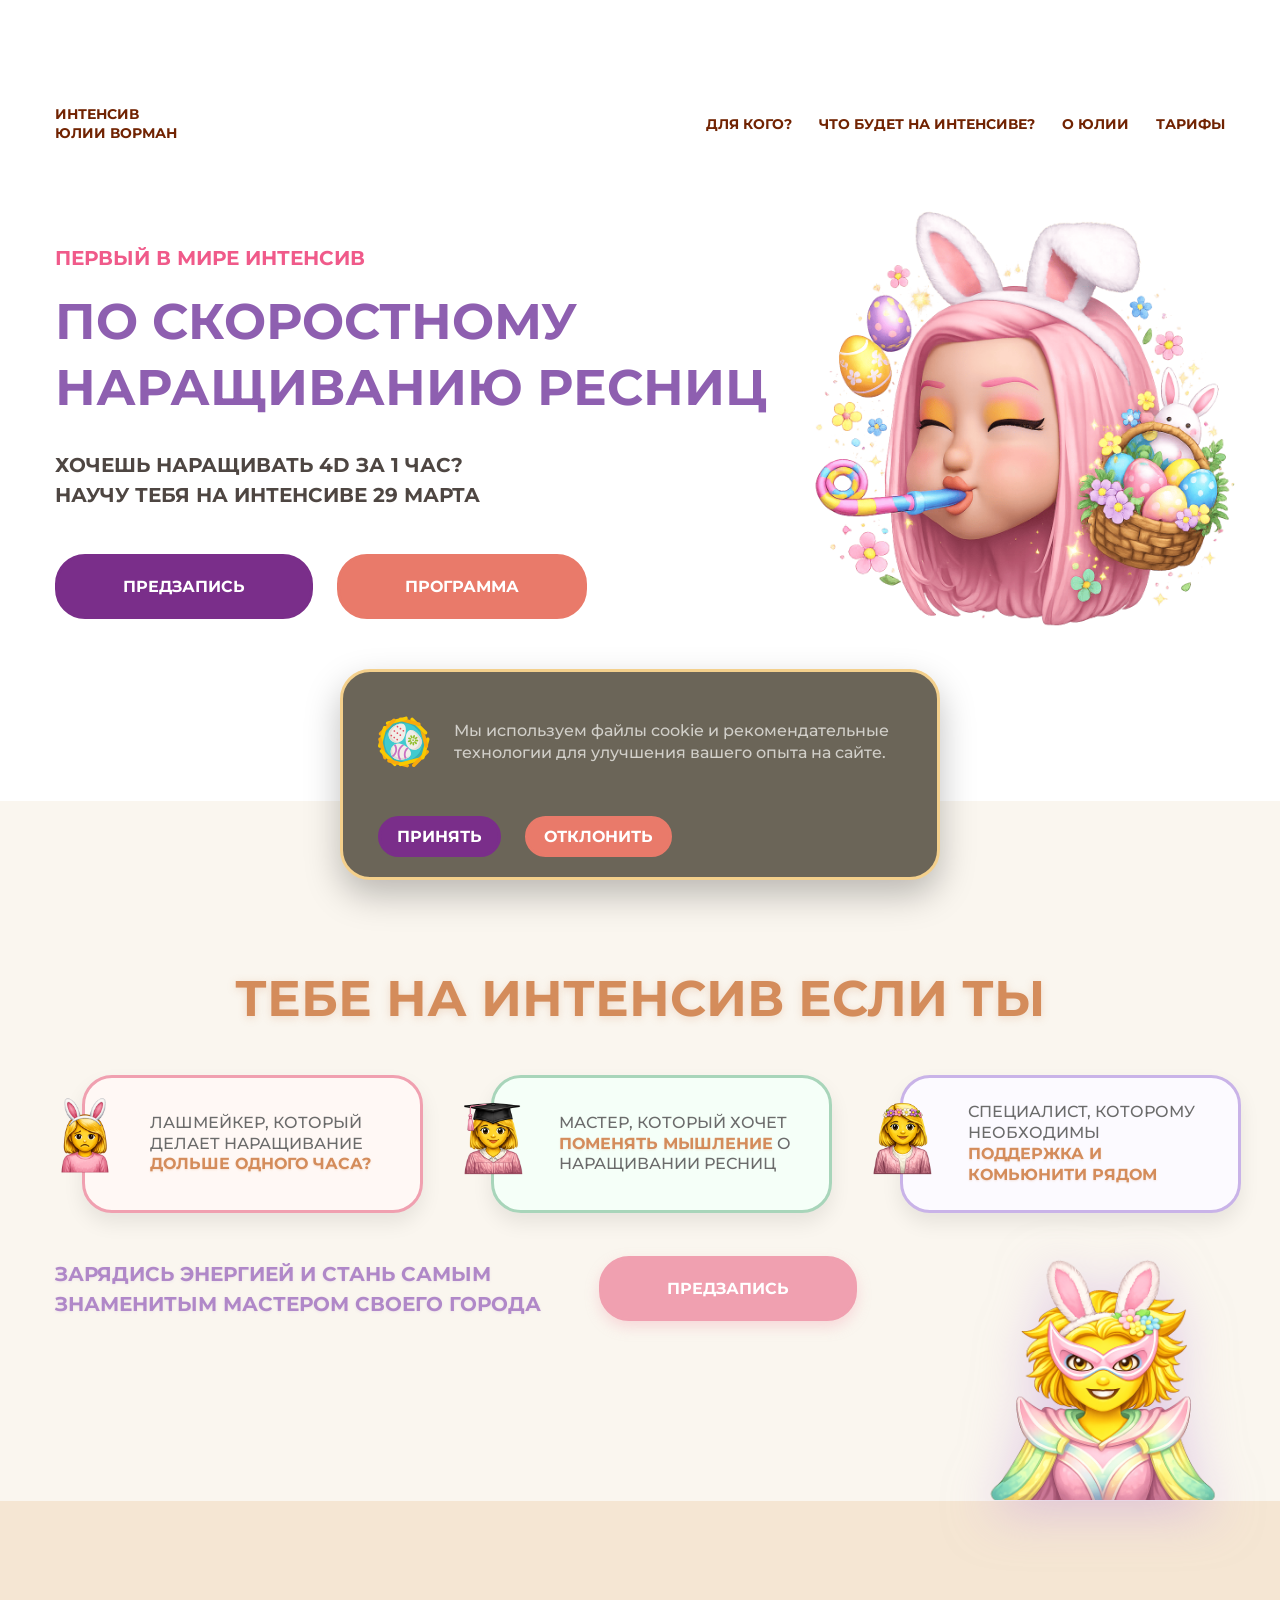
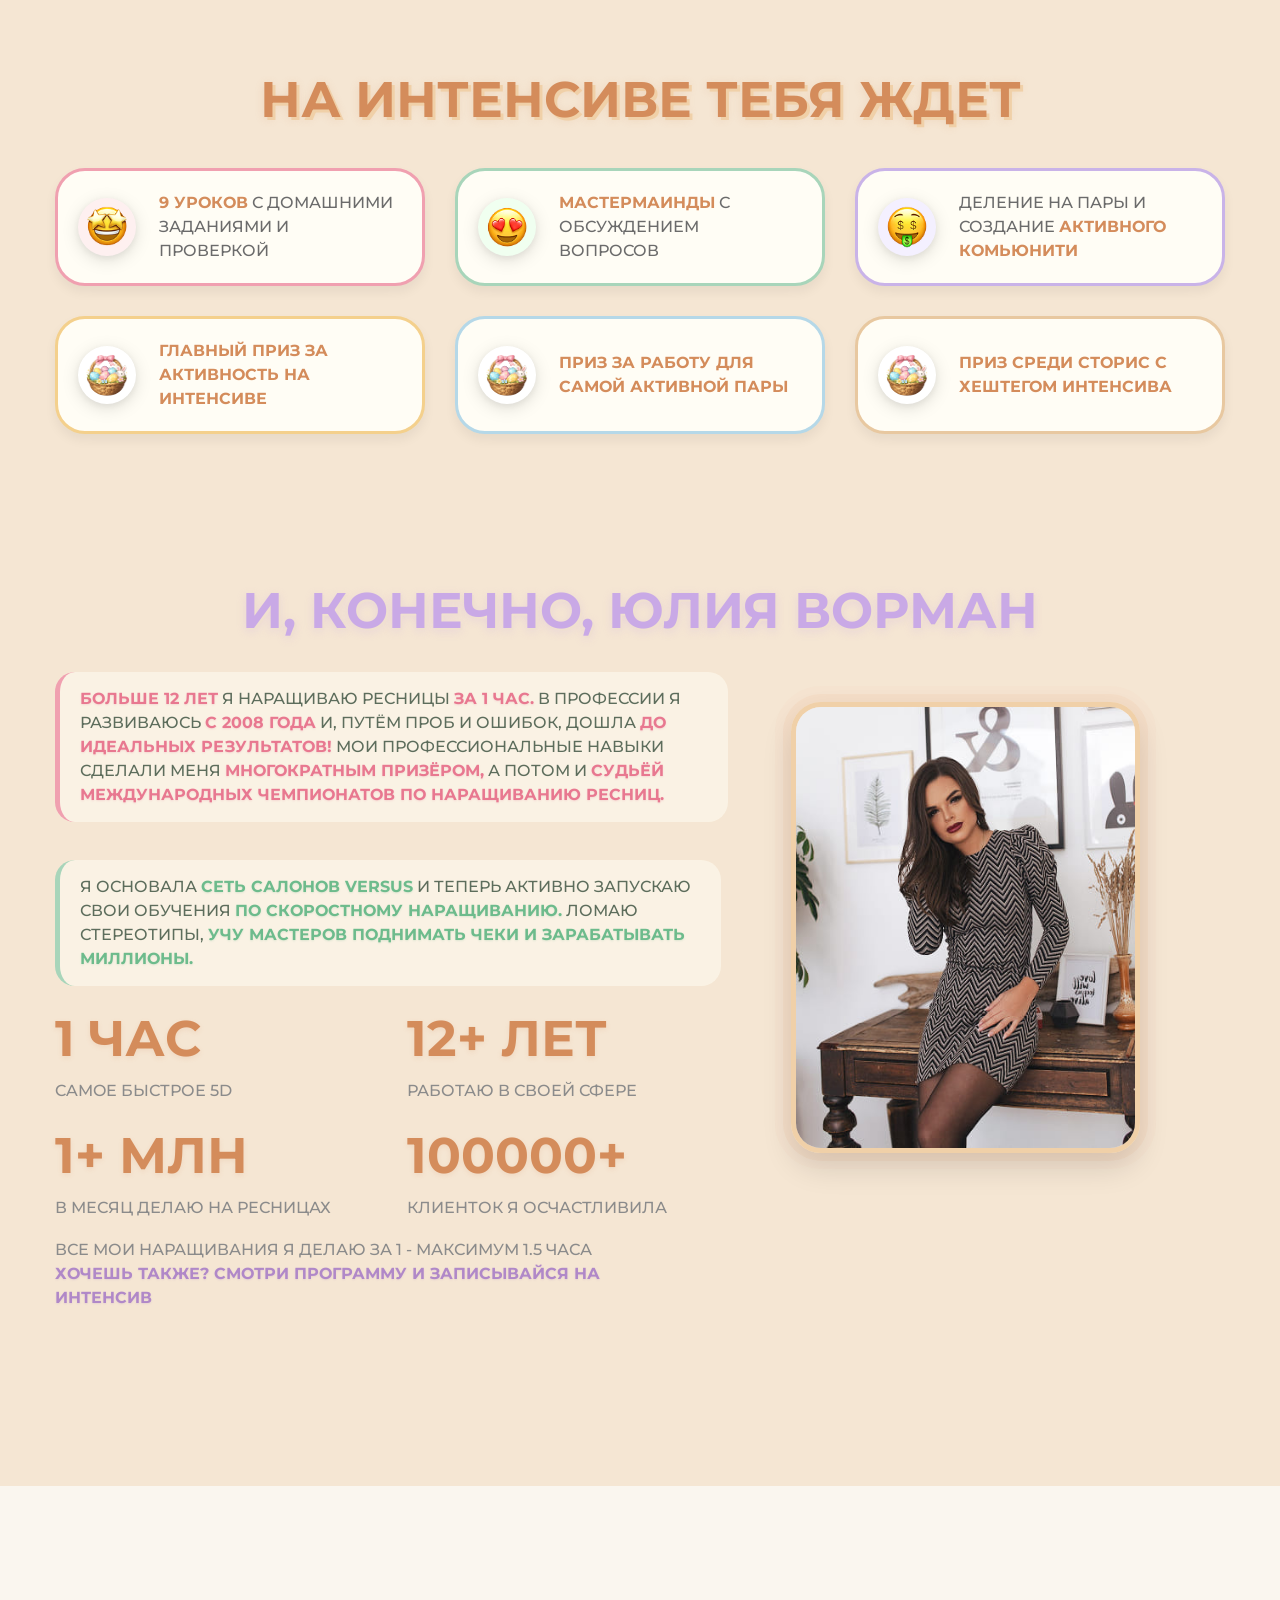
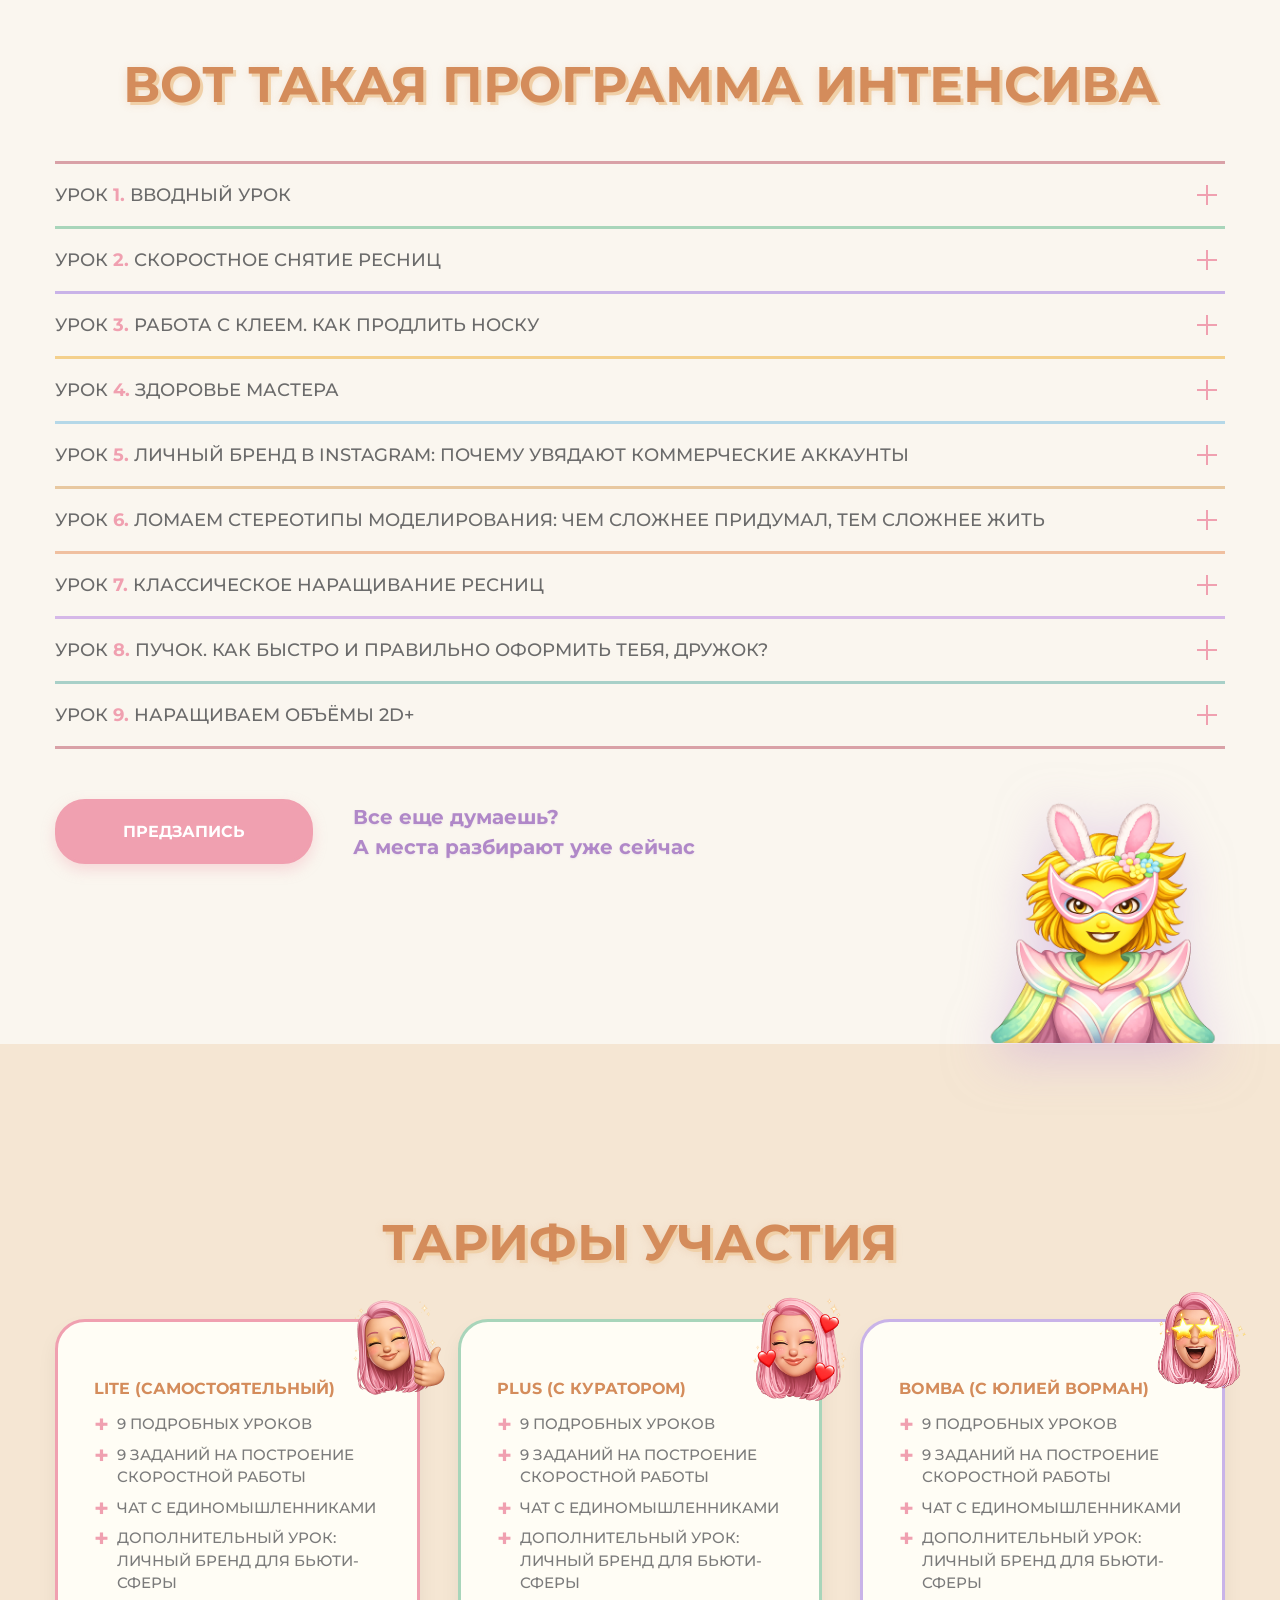
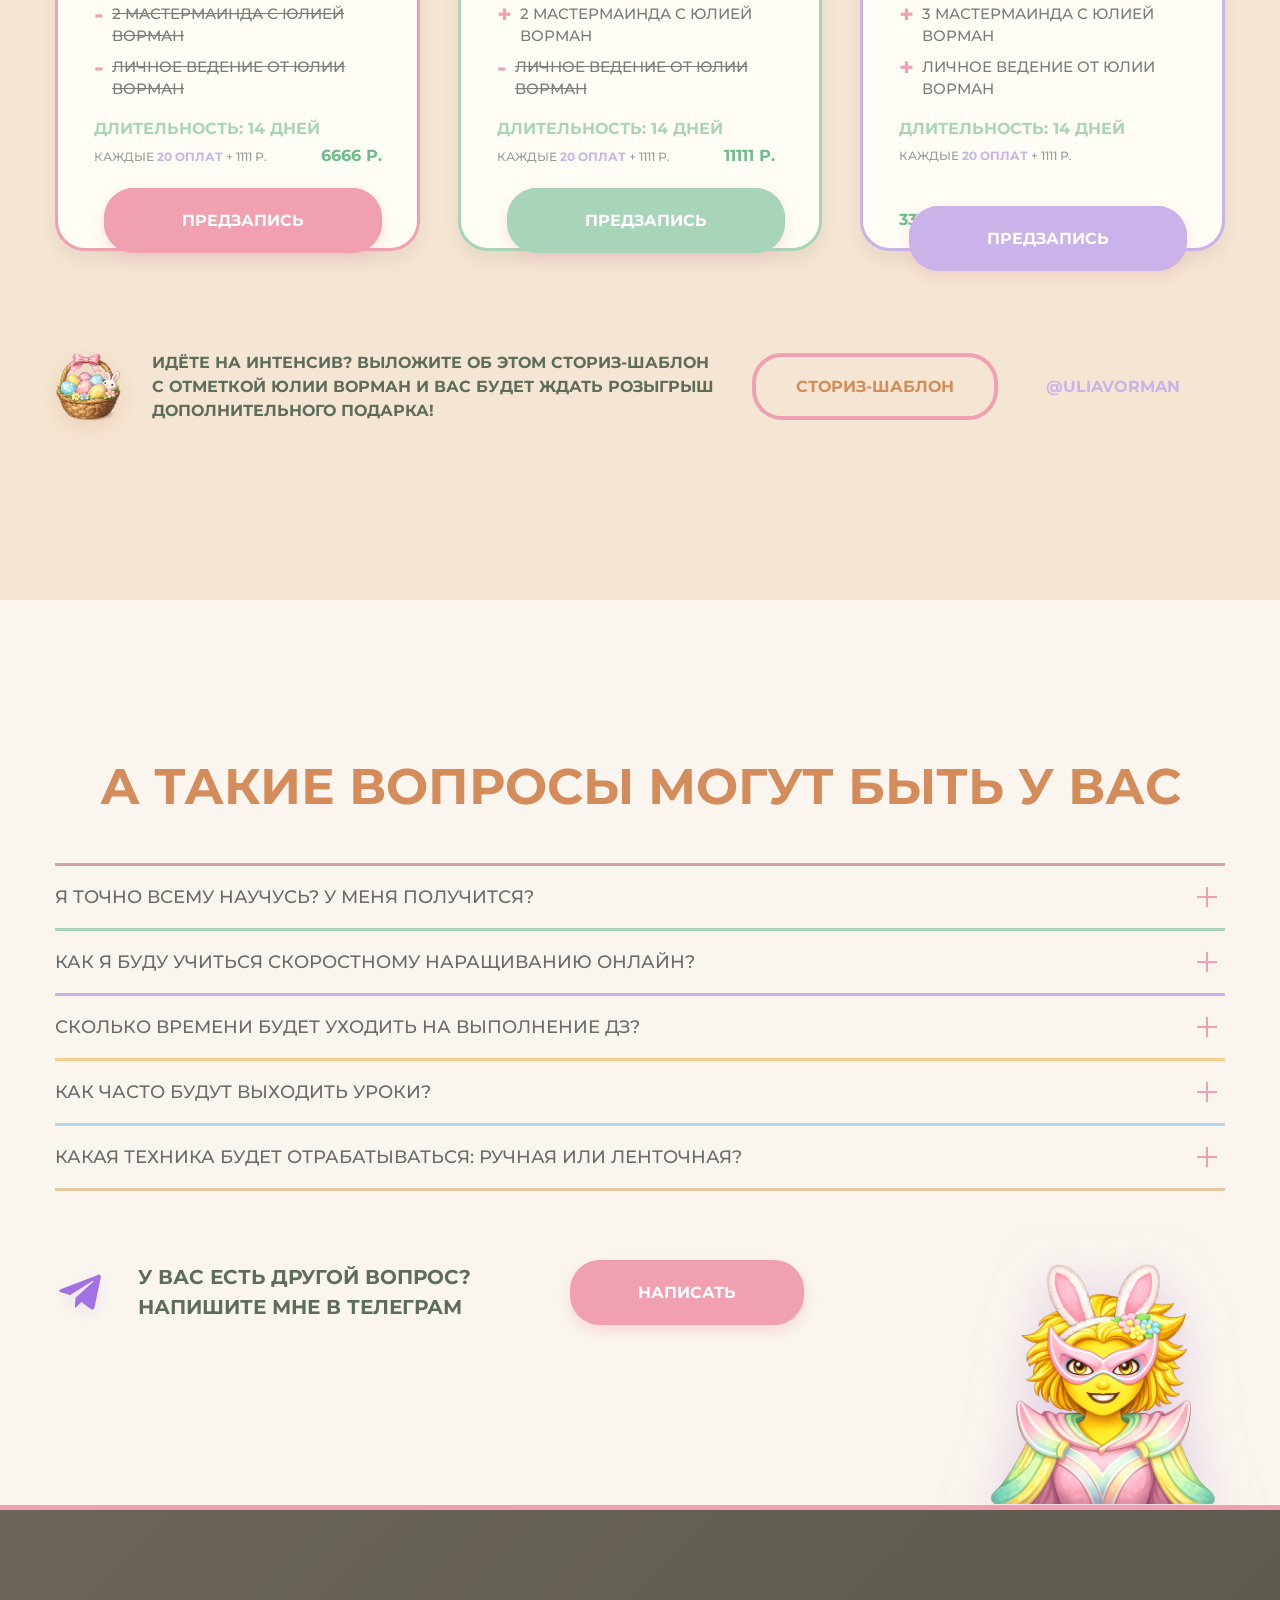
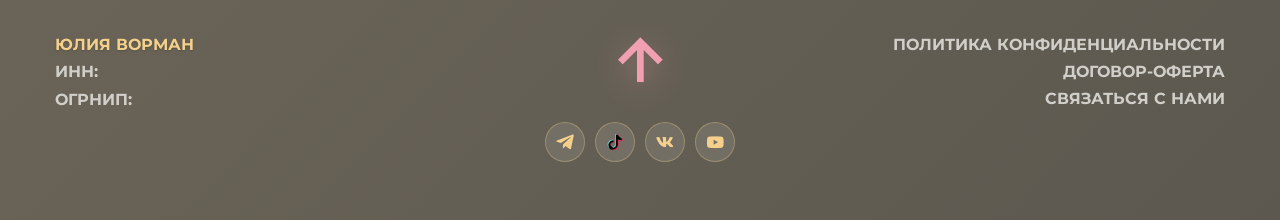
==== commit e7a2fee6: "update" ====
--- a/index.html
+++ b/index.html
@@ -9,8 +9,8 @@
     <meta name="apple-mobile-web-app-status-bar-style" content="black-translucent">
     
     <!-- Для Android -->
-    <meta name="theme-color" content="#4C3D74" media="(prefers-color-scheme: light)">
-    <meta name="theme-color" content="#4C3D74" media="(prefers-color-scheme: dark)">
+    <meta name="theme-color" content="#F5E6D3" media="(prefers-color-scheme: light)">
+    <meta name="theme-color" content="#F5E6D3" media="(prefers-color-scheme: dark)">
 
     <title>Онлайн-интенсив по наращиванию ресниц</title>
 
@@ -31,7 +31,7 @@
 <body>
 
     <!-- Анимация загрузки -->
-    <div class="preloader">
+    <!-- <div class="preloader">
         <div class="mascara-container">
             
             <div class="mascara-bottle"></div>
@@ -57,7 +57,7 @@
             
             <div class="loading-text">Наносим тушь...</div>
         </div>
-    </div>
+    </div> -->
 
     <!-- Шапка -->
     <header class="header" id="header">
@@ -106,8 +106,7 @@
             </div>
 
             <div class="banner__img">
-                <img src="./images/main/Ellipse.png" class="bg-effect" alt="Effect" width="830" height="941" decoding="async">
-                <img src="./images/main/banner.png" alt="Happy__woman" class="images" width="1024" height="1024" fetchpriority="high" decoding="async">
+                <img src="./images/main/main_EASTERS/banner_easter.png" alt="Happy__woman" class="images" width="1024" height="1024" fetchpriority="high" decoding="async">
             </div>
         </div>
     </section>
@@ -122,7 +121,7 @@
                     <!-- Карточка 1 -->
                     <div class="for-whom__card-wrapper">
                         <div class="for-whom__card">
-                            <img src="./images/expectation/woman_frowning.png" alt="Печальная девушка" class="for-whom__images" width="84" height="84" loading="lazy" decoding="async">
+                            <img src="./images/expectation/expectation_EASTERS/woman_frowning.png" alt="Печальная девушка" class="for-whom__images" width="1024" height="1024" loading="lazy" decoding="async">
                             <p class="for-whom__desc">Лашмейкер, который делает наращивание <span class="for-whom__span">дольше одного часа?</span>
                             </p>
                         </div>
@@ -131,7 +130,7 @@
                     <!-- Карточка 2 -->
                     <div class="for-whom__card-wrapper">
                         <div class="for-whom__card">
-                            <img src="./images/expectation/woman_student.png" alt="Студентка" class="for-whom__images" width="84" height="84" loading="lazy" decoding="async">
+                            <img src="./images/expectation/expectation_EASTERS/woman_student.png" alt="Студентка" class="for-whom__images" width="1024" height="1024" loading="lazy" decoding="async">
                             <p class="for-whom__desc">Мастер, который хочет <span class="for-whom__span">поменять мышление</span> о наращивании ресниц
                             </p>
                         </div>
@@ -140,7 +139,7 @@
                     <!-- Карточка 3 -->
                     <div class="for-whom__card-wrapper">
                         <div class="for-whom__card">
-                            <img src="./images/expectation/woman_office-worker.png" alt="Девушка, работающая в офисе" class="for-whom__images" width="84" height="84" loading="lazy" decoding="async">
+                            <img src="./images/expectation/expectation_EASTERS/woman_office-worker.png" alt="Девушка, работающая в офисе" class="for-whom__images" width="1024" height="1024" loading="lazy" decoding="async">
                             <p class="for-whom__desc">Специалист, которому необходимы <span  class="for-whom__span">поддержка и комьюнити рядом</span>
                             </p>
                         </div>
@@ -151,7 +150,7 @@
             <div class="for-whom__content--items">
                 <p class="for-whom__text">Зарядись энергией и стань самым знаменитым мастером своего города</p>
                 <a href="#pricing" class="button__for-whom" aria-label="Sign up">Предзапись</a>
-                <img src="./images/main/super_woman.png" alt="Супер-девушка" class="super__woman--images" loading="lazy" width="243" height="243" decoding="async">
+                <img src="./images/main/main_EASTERS/super_woman--easter.png" alt="Супер-девушка" class="super__woman--images" loading="lazy" width="1024" height="1024" decoding="async">
             </div>
         </div>
     </section>
@@ -182,17 +181,17 @@
 
                     <!-- Подарки -->
                     <div class="program__content--list">
-                        <img src="./images/pricing_plans/gift.png" alt="Коробка подарок" class="program__images" width="58" height="58" loading="lazy" decoding="async">
+                        <img src="./images/pricing_plans/pricing_plans_EASTERS/gift.png" alt="Коробка подарок" class="program__images" width="697" height="819" loading="lazy" decoding="async">
                         <p class="program__desc"><span class="program__span">Главный приз за активность на интенсиве</span></p>
                     </div>
 
                     <div class="program__content--list">
-                        <img src="./images/pricing_plans/gift.png" alt="Коробка подарок" class="program__images" width="58" height="58" loading="lazy" decoding="async">
+                        <img src="./images/pricing_plans/pricing_plans_EASTERS/gift.png" alt="Коробка подарок" class="program__images" width="697" height="819" loading="lazy" decoding="async">
                         <p class="program__desc"><span class="program__span">Приз за работу для <br>самой активной пары</span></p>
                     </div>
 
                     <div class="program__content--list">
-                        <img src="./images/pricing_plans/gift.png" alt="Коробка подарок" class="program__images" width="58" height="58" loading="lazy" decoding="async">
+                        <img src="./images/pricing_plans/pricing_plans_EASTERS/gift.png" alt="Коробка подарок" class="program__images" width="697" height="819" loading="lazy" decoding="async">
                         <p class="program__desc"><span class="program__span">Приз среди сторис с хештегом интенсива</span></p>
                     </div>
                 </div>
@@ -381,7 +380,7 @@
             <div class="list__lessons__content--items">
                 <a href="#pricing" class="button__for-whom" aria-label="Sign up">Предзапись</a>
                 <p class="list__lessons__desc">Все еще думаешь? <br> А места разбирают уже сейчас</p>
-                <img src="./images/main/super_woman.png" alt="Супер-девушка" class="super__woman--images" loading="lazy" decoding="async" width="243" height="243">
+                <img src="./images/main/main_EASTERS/super_woman--easter.png" alt="Супер-девушка" class="super__woman--images" loading="lazy" decoding="async" width="1024" height="1024">
             </div>
         </div>
     </section>
@@ -414,7 +413,7 @@
                             <p class="pricing__content--price"><strong>6666 Р.</strong></p>
                         </div>
                         <div class="pricing__button-spacer"><a href="pre_recording.html?tariff=lite" class="pricing__content--button" target="_blank">Предзапись</a></div>
-                        <img src="./images/pricing_plans/woman_with-class-face.png" alt="woman_with-class-face" class="pricing__content--images" loading="lazy" width="128" height="128" decoding="async">
+                        <img src="./images/pricing_plans/pricing_plans_EASTERS/woman_with-class-face.png" alt="woman_with-class-face" class="pricing__content--images" loading="lazy" width="1024" height="1024" decoding="async">
                     </div>
 
                     <div class="pricing__content--card">
@@ -437,7 +436,7 @@
                             <p class="pricing__content--price"><strong>11111 Р.</strong></p>
                         </div>
                         <div class="pricing__button-spacer"><a href="pre_recording.html?tariff=plus" class="pricing__content--button" target="_blank">Предзапись</a></div>
-                        <img src="./images/pricing_plans/woman_with-heart-eyes.png" alt="woman_with-heart-eyes" class="pricing__content--images" loading="lazy" decoding="async" width="128" height="128">
+                        <img src="./images/pricing_plans/pricing_plans_EASTERS/woman_with-heart-eyes.png" alt="woman_with-heart-eyes" class="pricing__content--images" loading="lazy" decoding="async" width="932" height="932">
                     </div>
 
                     <div class="pricing__content--card">
@@ -461,12 +460,12 @@
                         </div>
                         <div class="pricing__button-spacer"><a href="pre_recording.html?tariff=bomba" class="pricing__content--button" target="_blank">Предзапись</a></div>
     
-                        <img src="./images/pricing_plans/woman_with-star_stuck-face.png" alt="woman_with-star_stuck-face" class="pricing__content--images" loading="lazy" decoding="async" width="128" height="128" decoding="async">
+                        <img src="./images/pricing_plans/pricing_plans_EASTERS/woman_with-star_stuck-face.png" alt="woman_with-star_stuck-face" class="pricing__content--images" loading="lazy" decoding="async" width="774" height="774">
                     </div>
                 </div>
             </div>
             <div class="pricing__content--stories">
-                <img src="./images/pricing_plans/gift.png" alt="Gift" class="pricing__content__images--gift" loading="lazy" decoding="async" width="66" height="66">
+                <img src="./images/pricing_plans/pricing_plans_EASTERS/gift.png" alt="Gift" class="pricing__content__images--gift" loading="lazy" decoding="async" width="679" height="819">
                 <p class="pricing__content__stories--text">Идёте на интенсив? Выложите об этом сториз-шаблон с отметкой Юлии Ворман и вас будет ждать розыгрыш дополнительного подарка!</p>
                 
                 <div class="container__stories">
@@ -561,8 +560,8 @@
                 <a href="https://web.telegram.org/a/#382155805" target="_blank"><i class='bx bxl-telegram'></i></a>
                 <p class="questions__text">У вас есть другой вопрос? Напишите мне в телеграм</p>
                 <a href="https://web.telegram.org/a/#382155805" class="button__for-whom" aria-label="Write" target="_blank">Написать</a>
-                <img src="./images/main/super_woman.png" alt="Супер-девушка" class="super__woman--images" loading="lazy"
-                width="243" height="243" decoding="async">
+                <img src="./images/main/main_EASTERS/super_woman--easter.png" alt="Супер-девушка" class="super__woman--images" loading="lazy"
+                width="1024" height="1024" decoding="async">
             </div>
         </div>
     </section>
@@ -633,7 +632,133 @@
     <div class="cookie__notifications">
         <div class="container">
             <div class="cookie__content">
-                <i class='bx bxs-cookie' style='color:#fdb400'></i>
+                <?xml version="1.0" encoding="iso-8859-1"?>
+                <svg height="800px" width="800px" version="1.1" id="Layer_1" xmlns="http://www.w3.org/2000/svg" xmlns:xlink="http://www.w3.org/1999/xlink" viewBox="0 0 512 512" xml:space="preserve" class="cookie-icons">
+                    <circle style="fill:#3AB0B0;" cx="260.657" cy="257.41" r="217.204"/>
+                    <circle style="fill:#40CACF;" cx="253.939" cy="258.529" r="187.983"/>
+                    <path style="fill:#F9C900;" d="M484.932,177.145L484.932,177.145c-6.995,6.995-18.338,6.995-25.333,0L326.595,44.142
+                    c-6.995-6.995-6.995-18.338,0-25.333l0,0c6.995-6.995,18.338-6.995,25.333,0l133.003,133.003
+                    C491.928,158.807,491.928,170.148,484.932,177.145z"/>
+                    <path style="fill:#F9AA0C;" d="M423.066,83.448L423.066,83.448c-2.561,9.556-12.383,15.228-21.94,12.667L219.44,47.432
+                    c-9.556-2.561-15.228-12.383-12.667-21.94l0,0c2.561-9.556,12.383-15.228,21.94-12.667l181.686,48.683
+                    C419.956,64.069,425.627,73.891,423.066,83.448z"/>
+                    <path style="fill:#F9C900;" d="M295.069,16.536L295.069,16.536c2.561,9.556-3.11,19.379-12.667,21.94L100.717,87.157
+                    c-9.556,2.561-19.379-3.11-21.94-12.667l0,0c-2.561-9.556,3.11-19.379,12.667-21.94L273.13,3.868
+                    C282.686,1.308,292.508,6.979,295.069,16.536z"/>
+                    <path style="fill:#F9AA0C;" d="M171.442,27.764L171.442,27.764c6.995,6.995,6.995,18.338,0,25.333L38.439,186.102
+                    c-6.995,6.995-18.338,6.995-25.333,0l0,0c-6.995-6.995-6.995-18.338,0-25.333L146.107,27.764
+                    C153.103,20.769,164.445,20.769,171.442,27.764z"/>
+                    <path style="fill:#F9C900;" d="M71.238,97.237L71.238,97.237c9.556,2.561,15.228,12.383,12.667,21.94L35.222,300.863
+                    c-2.561,9.556-12.383,15.228-21.94,12.667l0,0c-9.556-2.561-15.228-12.383-12.667-21.94l48.683-181.686
+                    C51.858,100.347,61.681,94.677,71.238,97.237z"/>
+                    <path style="fill:#F9AA0C;" d="M15.882,212.477L15.882,212.477c9.556-2.561,19.379,3.11,21.94,12.667l48.683,181.686
+                    c2.561,9.556-3.11,19.379-12.667,21.94l0,0c-9.556,2.561-19.379-3.11-21.94-12.667L3.216,234.417
+                    C0.655,224.86,6.326,215.038,15.882,212.477z"/>
+                    <path style="fill:#F9C900;" d="M22.061,332.298L22.061,332.298c6.995-6.995,18.338-6.995,25.333,0l133.003,133.003
+                    c6.995,6.995,6.995,18.338,0,25.333l0,0c-6.995,6.995-18.338,6.995-25.333,0L22.061,357.633
+                    C15.066,350.636,15.066,339.295,22.061,332.298z"/>
+                    <path style="fill:#F9AA0C;" d="M91.534,437.509L91.534,437.509c2.561-9.556,12.383-15.228,21.94-12.667l181.686,48.683
+                    c9.556,2.561,15.228,12.383,12.667,21.94l0,0c-2.561,9.556-12.383,15.228-21.94,12.667l-181.686-48.683
+                    C94.644,456.888,88.973,447.065,91.534,437.509z"/>
+                    <path style="fill:#F9C900;" d="M206.774,482.6L206.774,482.6c-2.561-9.556,3.11-19.379,12.667-21.94l181.686-48.683
+                    c9.556-2.561,19.379,3.11,21.94,12.667l0,0c2.561,9.556-3.11,19.379-12.667,21.94l-181.686,48.683
+                    C219.157,497.828,209.335,492.157,206.774,482.6z"/>
+                    <path style="fill:#F9AA0C;" d="M343.158,499.593L343.158,499.593c-6.995-6.995-6.995-18.338,0-25.333l133.003-133.003
+                    c6.995-6.995,18.338-6.995,25.333,0l0,0c6.995,6.995,6.995,18.338,0,25.333L368.493,499.593
+                    C361.496,506.588,350.155,506.588,343.158,499.593z"/>
+                    <path style="fill:#F9C900;" d="M440.763,428.769L440.763,428.769c-9.556-2.561-15.228-12.383-12.667-21.94l48.683-181.686
+                    c2.561-9.556,12.383-15.228,21.94-12.667l0,0c9.556,2.561,15.228,12.383,12.667,21.94l-48.683,181.686
+                    C460.142,425.659,450.319,431.33,440.763,428.769z"/>
+                    <path style="fill:#F9AA0C;" d="M498.521,291.59l-29.334-109.477c-3.511-0.609-6.877-2.257-9.588-4.969l-39.388-39.388
+                    l43.704,163.106c2.561,9.557,12.383,15.228,21.94,12.667l0,0C495.411,310.969,501.082,301.146,498.521,291.59z"/>
+                    <path style="fill:#F1EDE8;" d="M117.17,139.854c23.493-37.818,98.953-85.079,136.772-61.586s23.672,108.844,0.179,146.661
+                    s-73.195,49.431-111.013,25.938S93.677,177.671,117.17,139.854z"/>
+                    <path style="fill:#E3DCD2;" d="M167.879,244.832c-37.818-23.493-49.431-73.195-25.937-111.013
+                    c14.292-23.007,47.817-49.507,80.399-61.446c-38.702,4.014-87.177,38.517-105.171,67.48c-23.493,37.818-11.88,87.52,25.938,111.013
+                    c23.037,14.311,50.475,15.574,73.722,5.843C200.242,258.046,183.099,254.287,167.879,244.832z"/>
+                    <g>
+                        <path style="fill:#E05161;" d="M223.772,132.695c-1.659,0-3.335-0.49-4.8-1.513l-0.918-0.64c-3.802-2.655-4.734-7.89-2.079-11.692
+                        c2.656-3.802,7.89-4.733,11.692-2.079l0.918,0.64c3.802,2.655,4.734,7.89,2.079,11.692
+                        C229.033,131.442,226.423,132.695,223.772,132.695z"/>
+                        <path style="fill:#E05161;" d="M253.136,153.222c-1.663,0-3.341-0.492-4.806-1.517l-0.917-0.642
+                        c-3.8-2.659-4.726-7.894-2.067-11.694s7.895-4.726,11.694-2.067l0.917,0.642c3.801,2.659,4.726,7.894,2.067,11.694
+                        C258.39,151.973,255.784,153.222,253.136,153.222z"/>
+                        <path style="fill:#E05161;" d="M194.408,112.169c-1.661,0-3.34-0.492-4.805-1.516l-0.918-0.642
+                        c-3.801-2.658-4.727-7.893-2.07-11.693c2.657-3.801,7.893-4.728,11.693-2.07l0.918,0.642c3.801,2.658,4.727,7.893,2.07,11.693
+                        C199.664,110.919,197.056,112.169,194.408,112.169z"/>
+                        <path style="fill:#E05161;" d="M192.982,176.743c-1.663,0-3.341-0.492-4.806-1.517l-0.917-0.642
+                        c-3.8-2.659-4.726-7.894-2.067-11.694c2.659-3.801,7.895-4.726,11.694-2.067l0.917,0.642c3.8,2.659,4.726,7.894,2.067,11.694
+                        C198.236,175.493,195.63,176.743,192.982,176.743z"/>
+                        <path style="fill:#E05161;" d="M222.347,197.269c-1.66,0-3.336-0.49-4.801-1.515l-0.917-0.64c-3.802-2.655-4.731-7.89-2.076-11.692
+                        c2.657-3.802,7.891-4.733,11.692-2.076l0.917,0.64c3.802,2.655,4.731,7.89,2.076,11.692
+                        C227.606,196.017,224.997,197.269,222.347,197.269z"/>
+                        <path style="fill:#E05161;" d="M163.618,156.216c-1.661,0-3.34-0.492-4.805-1.516l-0.918-0.642
+                        c-3.801-2.658-4.727-7.893-2.07-11.693c2.658-3.802,7.893-4.728,11.693-2.07l0.918,0.642c3.801,2.658,4.727,7.893,2.07,11.693
+                        C168.874,154.965,166.267,156.216,163.618,156.216z"/>
+                        <path style="fill:#E05161;" d="M162.192,220.789c-1.663,0-3.341-0.492-4.806-1.517l-0.917-0.642
+                        c-3.8-2.659-4.726-7.894-2.067-11.694c2.659-3.801,7.895-4.726,11.694-2.067l0.917,0.642c3.8,2.659,4.726,7.894,2.067,11.694
+                        C167.447,219.54,164.84,220.789,162.192,220.789z"/>
+                        <path style="fill:#E05161;" d="M191.556,241.316c-1.661,0-3.34-0.492-4.805-1.516l-0.918-0.642
+                        c-3.801-2.658-4.727-7.893-2.07-11.693c2.657-3.802,7.892-4.728,11.693-2.07l0.918,0.642c3.801,2.658,4.727,7.893,2.07,11.693
+                        C196.813,240.066,194.205,241.316,191.556,241.316z"/>
+                        <path style="fill:#E05161;" d="M132.828,200.263c-1.662,0-3.34-0.492-4.805-1.516l-0.918-0.642
+                        c-3.801-2.658-4.727-7.893-2.07-11.693s7.892-4.729,11.693-2.07l0.918,0.642c3.801,2.658,4.727,7.893,2.07,11.693
+                        C138.084,199.012,135.476,200.263,132.828,200.263z"/>
+                    </g>
+                    <path style="fill:#F1EDE8;" d="M284.392,283.666c-16.907-40.548-12.219-127.994,27.634-144.611s99.781,43.885,116.688,84.433
+                    s-1.694,86.89-41.548,103.507C347.313,343.612,301.298,324.213,284.392,283.666z"/>
+                    <path style="fill:#E3DCD2;" d="M428.713,223.488c-14.66-35.16-61.666-85.313-99.885-87.189
+                    c31.498,15.456,62.976,52.328,74.492,79.948c16.907,40.548-1.694,86.89-41.548,103.507c-12.42,5.178-25.436,6.856-37.985,5.491
+                    c19.348,9.243,42.229,10.569,63.377,1.751C427.019,310.377,445.621,264.036,428.713,223.488z"/>
+                    <g>
+                        <path style="fill:#90BF2C;" d="M347.97,246.319c-3.175,0-6.214-1.809-7.63-4.882c-1.941-4.212-0.103-9.2,4.108-11.142l1.017-0.469
+                        c4.213-1.94,9.201-0.104,11.142,4.108c1.941,4.212,0.103,9.2-4.108,11.142l-1.017,0.469
+                        C350.344,246.069,349.147,246.319,347.97,246.319z"/>
+                        <path style="fill:#90BF2C;" d="M336.716,221.919c-3.175,0-6.214-1.809-7.63-4.882l-7.502-16.267
+                        c-1.941-4.212-0.103-9.201,4.108-11.142c4.214-1.94,9.201-0.103,11.142,4.108l7.502,16.267
+                        C346.852,215.46,342.754,221.919,336.716,221.919z"/>
+                        <path style="fill:#90BF2C;" d="M323.655,234.861c-1.199,0-2.417-0.258-3.574-0.804l-16.204-7.637
+                        c-4.195-1.977-5.993-6.981-4.016-11.175c1.978-4.195,6.98-5.994,11.175-4.016l16.204,7.637c4.195,1.977,5.993,6.981,4.016,11.175
+                        C329.823,233.079,326.804,234.861,323.655,234.861z"/>
+                        <path style="fill:#90BF2C;" d="M304.655,257.73c-3.722,0-7.121-2.492-8.114-6.26c-1.182-4.484,1.495-9.078,5.98-10.259
+                        l17.323-4.565c4.49-1.187,9.077,1.496,10.259,5.98s-1.495,9.078-5.98,10.259L306.8,257.45
+                        C306.082,257.639,305.364,257.73,304.655,257.73z"/>
+                        <path style="fill:#90BF2C;" d="M322.12,282.896c-6.702,0-10.696-7.801-6.851-13.243l10.335-14.631
+                        c2.675-3.787,7.915-4.69,11.703-2.014c3.788,2.676,4.689,7.916,2.014,11.703l-10.335,14.631
+                        C327.349,281.658,324.754,282.896,322.12,282.896z"/>
+                        <path style="fill:#90BF2C;" d="M351.675,290.945c-4.321,0-7.993-3.315-8.358-7.7l-1.488-17.851c-0.386-4.622,3.049-8.68,7.67-9.065
+                        c4.621-0.408,8.68,3.049,9.065,7.67l1.488,17.851C360.456,286.685,356.523,290.945,351.675,290.945z"/>
+                        <path style="fill:#90BF2C;" d="M379.503,278.114c-2.161,0-4.319-0.829-5.962-2.484l-12.616-12.719
+                        c-3.266-3.292-3.244-8.609,0.049-11.875c3.291-3.265,8.608-3.244,11.875,0.049l12.616,12.719
+                        C390.603,268.983,386.837,278.114,379.503,278.114z"/>
+                        <path style="fill:#90BF2C;" d="M392.573,250.404c-0.256,0-0.515-0.012-0.776-0.036l-17.84-1.635
+                        c-4.618-0.423-8.019-4.51-7.595-9.128c0.423-4.617,4.496-8.022,9.128-7.595l17.84,1.635c4.618,0.423,8.019,4.51,7.595,9.128
+                        C400.527,247.129,396.865,250.404,392.573,250.404z"/>
+                        <path style="fill:#90BF2C;" d="M370.048,230.996c-2.659,0-5.276-1.261-6.906-3.611c-2.645-3.81-1.7-9.042,2.111-11.687
+                        l14.717-10.214c3.809-2.645,9.043-1.7,11.686,2.11c2.645,3.81,1.7,9.042-2.11,11.687l-14.717,10.214
+                        C373.369,230.51,371.701,230.996,370.048,230.996z"/>
+                        <path style="fill:#90BF2C;" d="M355.033,220.392c-0.731,0-1.473-0.096-2.212-0.298c-4.475-1.219-7.114-5.834-5.896-10.308
+                        l4.708-17.285c1.22-4.476,5.844-7.111,10.308-5.896c4.475,1.219,7.114,5.834,5.896,10.308l-4.708,17.285
+                        C362.111,217.936,358.727,220.392,355.033,220.392z"/>
+                    </g>
+                    <path style="fill:#F1EDE8;" d="M328.177,376.725c9.152-45.332-64.636-94.717-106.525-103.173
+                    c-43.267-8.735-85.575,19.359-94.311,62.627c-8.735,43.267,19.359,85.576,62.627,94.311
+                    C231.857,438.947,319.025,422.058,328.177,376.725z"/>
+                    <path style="fill:#E3DCD2;" d="M205.079,413.168c-43.267-8.735-71.362-51.044-62.627-94.311
+                    c2.034-10.074,5.907-19.311,11.169-27.466c-13.05,11.208-22.621,26.658-26.281,44.788c-8.735,43.267,19.359,85.576,62.627,94.311
+                    c38.293,7.731,114.413-5.723,134.193-42.721C293.934,411.515,236.65,419.542,205.079,413.168z"/>
+                    <g>
+                        <path style="fill:#C971C2;" d="M276.048,366.201c3.784-18.746,14.621-34.294,29.177-44.478c-4.146-4.281-8.675-8.406-13.466-12.32
+                        c-16.575,12.715-28.822,31.215-33.271,53.252c-4.449,22.037-0.338,43.839,10.005,61.989c5.934-1.749,11.708-3.793,17.189-6.131
+                        C276.219,403.482,272.262,384.948,276.048,366.201z"/>
+                        <path style="fill:#C971C2;" d="M157.88,287.965c11.73,15.761,16.996,36.237,12.811,56.966
+                        c-4.185,20.728-16.982,37.558-33.909,47.534c3.038,5.179,6.656,10.005,10.775,14.391c20.312-12.58,35.602-33.168,40.692-58.381
+                        s-1.014-50.12-14.855-69.596C167.897,281.327,162.69,284.37,157.88,287.965z"/>
+                        <path style="fill:#C971C2;" d="M211.007,432.563c6.606,0.118,13.639-0.174,20.857-0.878c-15.897-21.611-22.991-49.583-17.276-77.89
+                        c5.714-28.307,23.105-51.336,46.141-65.087c-6.381-3.451-12.749-6.447-18.883-8.901c-22.35,16.555-38.894,41.099-44.818,70.444
+                        C191.105,379.594,196.832,408.633,211.007,432.563z"/>
+                    </g>
+                </svg>
                 <p class="cookie__text">Мы используем файлы cookie и рекомендательные технологии для улучшения вашего опыта на сайте.</p>
             </div>
             
@@ -643,9 +768,6 @@
             </div>
         </div>
     </div>
-
-    <!-- ДОКУМЕНТАЦИЯ -->
-    <a href="./docs/Users_Guide.pdf" target="_blank" class="doc_toggle--btn" aria-label="Руководство пользователя"><i class='bx bx-file'></i></a>
 
     <script src="./js/script.js"></script>
 
--- a/css/style.css
+++ b/css/style.css
@@ -58,7 +58,7 @@
     left: 0;
     width: 100%;
     height: 100%;
-    background-color: var(--primary-color);
+    background-color: #F5E6D3;
     display: flex;
     justify-content: center;
     align-items: center;
@@ -83,9 +83,9 @@
     transform: translateX(-50%);
     width: 80px;
     height: 120px;
-    background: linear-gradient(45deg, #2A1F40, #1A132D);
+    background-color: #F0A0B0;
     border-radius: 10px;
-    box-shadow: 0 5px 15px rgba(0, 0, 0, 0.3),inset 0 -10px 20px rgba(255, 255, 255, 0.1);
+    box-shadow: 0 8px 20px rgba(0, 0, 0, 0.15);
 }
 
 /* Крышка туши */
@@ -96,9 +96,9 @@
     transform: translateX(-50%);
     width: 60px;
     height: 25px;
-    background: linear-gradient(45deg, #A387C4, #8A63B5);
+    background-color: #C9B3E8;
     border-radius: 5px;
-    box-shadow: 0 3px 10px rgba(0, 0, 0, 0.2);
+    box-shadow: 0 3px 8px rgba(0, 0, 0, 0.1);
 }
 
 /* Щёточка */
@@ -185,7 +185,7 @@
     position: absolute;
     width: 8px;
     height: 12px;
-    background: #A387C4;
+    background-color: #A8D5BA;
     border-radius: 50%;
     opacity: 0;
 }
@@ -230,7 +230,7 @@
     bottom: -50px;
     left: 50%;
     transform: translateX(-50%);
-    color: var(--secondary-color);
+    color: #D48C5B;
     font-size: 16px;
     opacity: 0;
     animation: textAppear 2s ease-in-out 1s forwards;
@@ -325,7 +325,7 @@
     left: 50%;
     transform: translate(-50%, -50%);
     transition: var(--transition);
-    fill: var(--secondary-color);
+    fill: #712302;
 }
 
 /* Иконка закрытия скрыта по умолчанию */
@@ -353,10 +353,30 @@
     }
 } */
 
+/* Фоны под шапку и баннер */
+.background-image {
+    display: none;
+}
+
+.header::before,
+.banner::before {
+    content: '';
+    position: absolute;
+    top: 0;
+    left: 0;
+    width: 100%;
+    height: 100%;
+    z-index: -1;
+    background-image: url('../images/main/main_EASTERS/easter-eggs-grass-with-flowers-blossom-branches.jpg');
+    background-size: cover;
+    background-position: center;
+    background-repeat: no-repeat;
+}
+
 /* Шапка */
 .header {
     padding-top: 105px;
-    background-color: var(--primary-color);
+    background-color: transparent;
 }
 
 .header__wrapper {
@@ -370,15 +390,10 @@
     font-weight: 700;
     font-size: 14px;
     line-height: 19px;
-    color: var(--secondary-color);
-    text-transform: uppercase;
-    cursor: pointer;
-    transition: var(--transition);
-}
-
-.logo:hover {
-    color: var(--primary-color-button);
-    text-shadow: 0 0 5px rgba(163, 135, 196, 0.3);
+    color: #712302;
+    text-transform: uppercase;
+    cursor: pointer;
+    transition: var(--transition);
 }
 
 .nav__menu {
@@ -392,28 +407,23 @@
     font-family: var(--font-family);
     font-weight: 700;
     font-size: 14px;
-    color: var(--secondary-color);
-    text-transform: uppercase;
-    transition: var(--transition);
-    cursor: pointer;
-}
-
-.nav__item:hover {
-    color: var(--primary-color-button);
-    text-shadow: 0 0 5px rgba(163, 135, 196, 0.3);
+    color: #712302;
+    text-transform: uppercase;
+    transition: var(--transition);
+    cursor: pointer;
 }
 
 /* Главный экран */
 .banner {
     padding-top: 103px;
-    background-color: var(--primary-color);
+    background-color: transparent;
 }
 
 .banner__mini--title {
     font-family: var(--font-family);
     font-weight: 700;
     font-size: 20px;
-    color: var(--secondary-color);
+    color: #F05A8A;
     text-transform: uppercase;
 }
 
@@ -422,7 +432,7 @@
     font-weight: 700;
     font-size: 50px;
     line-height: 66px;
-    color: var(--secondary-color);
+    color: #8E5FB0;
     text-transform: uppercase;
     max-width: 761px;
     margin-top: 19px;
@@ -433,7 +443,7 @@
     font-weight: 700;
     font-size: 20px;
     line-height: 150%;
-    color: var(--secondary-color);
+    color: #4E4642;
     margin-top: 29px;
     max-width: 485px;
     text-transform: uppercase;
@@ -448,7 +458,7 @@
 }
 
 .button {
-    background-color: var(--primary-color-button);
+    background-color: #7A2E8A;
     border-radius: var(--border-radius);
     padding: 20px 65px;
     font-family: var(--font-family);
@@ -457,44 +467,42 @@
     color: var(--secondary-color);
     text-transform: uppercase;
     transition: var(--transition);
-    border: 3px solid var(--primary-color-button);
+    border: 3px solid #7A2E8A;
     text-align: center;
 }
 
 .button:hover {
-    border: 3px solid var(--primary-color-button);
-    background-color: transparent;
-    color: var(--secondary-color);
-    box-shadow: 0 0 15px rgba(163, 135, 196, 0.6), inset 0 0 15px rgba(163, 135, 196, 0.1);
-    text-shadow: 0 0 5px rgba(163, 135, 196, 0.3);
+    background-color: #5E1F6F;
+    border-color: #5E1F6F;
+    box-shadow: 0 5px 15px rgba(122, 46, 138, 0.4);
 }
 
 .btn {
     border-radius: var(--border-radius);
-    background-color: transparent;
+    background-color: #E97A6A;
     color: var(--secondary-color);
     padding: 20px 65px;
     font-weight: 700;
     font-family: var(--font-family);
     font-size: 16px;
-    border: 3px solid var(--primary-color-button);
+    border: 3px solid #E97A6A;
     text-transform: uppercase;
     transition: var(--transition);
     text-align: center;
 }
 
 .btn:hover {
-    background-color: var(--primary-color-button);
-    color: var(--secondary-color);
-    border-color: var(--primary-color-button);
-    box-shadow: 0 5px 15px rgba(163, 135, 196, 0.4);
+    background-color: #D96555;
+    border-color: #D96555;
+    color: #FFFFFF;
+    box-shadow: 0 5px 15px rgba(233, 122, 106, 0.4);
 }
 
 .images {
     position: absolute;
     right: 0;
     top: -47px;
-    width: 373px;
+    width: 450px;
     max-width: 100%;
     z-index: 2;
     transition: transform var(--transition);
@@ -505,23 +513,10 @@
     transform: scale(1.1);
 }
 
-.bg-effect {
-    position: absolute;
-    width: 718px;
-    height: 800px;
-    left: 50%;
-    top: -120px;
-    border-radius: 50%;
-    filter: blur(30px);
-    z-index: 1;
-    left: 75%;
-    transform: translateX(-50%);
-    max-width: 80vw;
-}
-
 /* Для кого? */
 .for-whom {
     padding-top: 167px;
+    background: #FAF6EF;
 }
 
 .for-whom__title {
@@ -530,7 +525,8 @@
     font-weight: 700;
     text-align: center;
     text-transform: uppercase;
-    color: var(--primary-alternaite-color);
+    color: #D48C5B;
+    text-shadow: 0 2px 8px rgba(212, 140, 91, 0.25);
     margin-bottom: 46px;
 }
 
@@ -549,8 +545,9 @@
 }
 
 .for-whom__card {
-    background: var(--background-color-card);
-    border: 3px solid var(--primary-color);
+    background: #FFFDF5;
+    border: 3px solid #F0C0A0;
+    box-shadow: 0 10px 20px rgba(0, 0, 0, 0.08);
     border-radius: var(--border-radius);
     width: 341px;
     min-height: 138px;
@@ -558,6 +555,49 @@
     position: relative;
     display: flex;
     align-items: center;
+    cursor: pointer;
+}
+
+/* Разные цвета рамок для карточек */
+.for-whom__card-wrapper:nth-child(1) .for-whom__card {
+    border-color: #F0A0B0;
+    background: #FFF8F5;
+    transition: var(--transition);
+}
+
+.for-whom__card-wrapper:nth-child(2) .for-whom__card {
+    border-color: #A8D5BA;
+    background: #F5FFF8;
+    transition: var(--transition);
+}
+
+.for-whom__card-wrapper:nth-child(3) .for-whom__card {
+    border-color: #C9B3E8;
+    background: #FCFAFF;
+    transition: var(--transition);
+}
+
+.for-whom__card:hover {
+    transform: translateY(-5px);
+    box-shadow: 0 16px 28px rgba(0, 0, 0, 0.12);
+    transition: var(--transition);
+}
+
+.for-whom__card-wrapper:nth-child(1) .for-whom__card:hover {
+    border-color: #E87890;
+    background: #FFF0ED;
+    transition: var(--transition);
+}
+.for-whom__card-wrapper:nth-child(2) .for-whom__card:hover {
+    border-color: #6DBB8C;
+    background: #F0FFF2;
+    transition: var(--transition);
+}
+
+.for-whom__card-wrapper:nth-child(3) .for-whom__card:hover {
+    border-color: #A885D8;
+    background: #F8F4FF;
+    transition: var(--transition);
 }
 
 .for-whom__card--between {
@@ -578,7 +618,7 @@
 }
 
 .for-whom__desc {
-    color: var(--primary-color);
+    color: #6B6B6B;
     font-size: 16px;
     font-family: var(--font-family);
     line-height: 130%;
@@ -589,8 +629,9 @@
 }
 
 .for-whom__span {
-    color: var(--primary-color);
-    font-weight: 700;
+    color: #D48C5B;
+    font-weight: 700;
+    text-shadow: 0 1px 2px rgba(212, 140, 91, 0.2);
 }
 
 .for-whom__content--items {
@@ -606,13 +647,14 @@
     font-weight: 700;
     font-size: 20px;
     line-height: 150%;
-    color: var(--primary-color);
+    color: #B088C8;
+    text-shadow: 0 1px 3px rgba(176, 136, 200, 0.15);
     text-transform: uppercase;
     width: 511px;
 }
 
 .button__for-whom {
-    background-color: var(--primary-color-button);
+    background-color: #F0A0B0;
     border-radius: var(--border-radius);
     padding: 20px 65px;
     font-family: var(--font-family);
@@ -621,15 +663,16 @@
     color: var(--secondary-color);
     text-transform: uppercase;
     transition: var(--transition);
-    border: 3px solid var(--primary-color-button);
+    border: 3px solid #F0A0B0;
+    box-shadow: 0 6px 14px rgba(240, 160, 176, 0.35);
     text-align: center;
 }
 
 .button__for-whom:hover {
-    background-color: transparent;
-    color: var(--primary-color-button);
-    border-color: var(--primary-color-button);
-    box-shadow: 0 5px 15px rgba(163, 135, 196, 0.4);
+    background-color: white;
+    color: #E87890;
+    border-color: #E87890;
+    box-shadow: 0 10px 22px rgba(232, 120, 144, 0.4);
 }
 
 .super__woman--images {
@@ -638,16 +681,18 @@
     top: 1px;
     width: 243px;
     height: 243px;
+    filter: drop-shadow(0 12px 25px rgba(200, 160, 220, 0.5));
 }
 
 /* Что будет на интенсиве? */
 .program {
-    background-color: var(--primary-color);
+    background-color: #F5E6D3;
     padding-top: 168px;
 }
 
 .program__content--title {
-    color: var(--secondary-color);
+    color: #D48C5B;
+    text-shadow: 3px 3px 0 #F0D0A8, 0 2px 10px rgba(212, 140, 91, 0.2);
     font-family: var(--font-family);
     font-size: 50px;
     text-align: center;
@@ -668,6 +713,87 @@
     align-items: center;
     gap: 23px;
     min-width: 0;
+    background: #FFFDF5;
+    padding: 20px;
+    border-radius: var(--border-radius);
+    border: 3px solid #F0C0A0;
+    transition: all 0.3s ease;
+    cursor: pointer;
+    box-shadow: 0 6px 12px rgba(0, 0, 0, 0.06);
+}
+
+/* Разные цвета рамок */
+.program__content--list:nth-child(1) {
+    border-color: #F0A0B0;
+    cursor: pointer;
+    transition: var(--transition);
+}
+.program__content--list:nth-child(2) {
+    border-color: #A8D5BA;
+    cursor: pointer;
+    transition: var(--transition);
+}
+.program__content--list:nth-child(3) {
+    border-color: #C9B3E8;
+    cursor: pointer;
+    transition: var(--transition);
+}
+.program__content--list:nth-child(4) {
+    border-color: #F4D08C;
+    cursor: pointer;
+    transition: var(--transition);
+}
+.program__content--list:nth-child(5) {
+    border-color: #B5D8E8;
+    cursor: pointer;
+    transition: var(--transition);
+}
+.program__content--list:nth-child(6) {
+    border-color: #E8C8A0;
+    cursor: pointer;
+    transition: var(--transition);
+}
+
+.program__content--list:hover {
+    transform: translateY(-5px);
+    box-shadow: 0 12px 24px rgba(0, 0, 0, 0.12);
+}
+
+.program__content--list:nth-child(1):hover {
+    border-color: #E87890;
+    background: #FFF5F0;
+    cursor: pointer;
+    transition: var(--transition);
+}
+.program__content--list:nth-child(2):hover {
+    border-color: #6DBB8C;
+    background: #F0FFF5;
+    cursor: pointer;
+    transition: var(--transition);
+}
+.program__content--list:nth-child(3):hover {
+    border-color: #A885D8;
+    background: #F8F4FF;
+    cursor: pointer;
+    transition: var(--transition);
+}
+.program__content--list:nth-child(4):hover {
+    border-color: #E8C030;
+    background: #FFFCF0;
+    cursor: pointer;
+    transition: var(--transition);
+}
+.program__content--list:nth-child(5):hover {
+    border-color: #7DC4D8;
+    background: #F0FAFF;
+    cursor: pointer;
+    transition: var(--transition);
+}
+.program__content--list:nth-child(6):hover {
+    border-color: #D4A870;
+    background: #FFF8F0;
+    cursor: pointer;
+    transition: var(--transition);
 }
 
 .program__images {
@@ -676,6 +802,32 @@
     flex-shrink: 0;
     transition: var(--transition);
     cursor: pointer;
+    filter: drop-shadow(0 4px 8px rgba(0, 0, 0, 0.12));
+    background: white;
+    border-radius: 50%;
+    padding: 8px;
+    box-shadow: 0 2px 8px rgba(0, 0, 0, 0.06);
+}
+
+.program__content--list:nth-child(1) .program__images {
+    background: #FEF0F0;
+    cursor: pointer;
+    transition: var(--transition);
+}
+.program__content--list:nth-child(2) .program__images {
+    background: #F0FFF0;
+    cursor: pointer;
+    transition: var(--transition);
+}
+.program__content--list:nth-child(3) .program__images {
+    background: #F4F0FF;
+    cursor: pointer;
+    transition: var(--transition);
+}
+
+.program__images:hover {
+    transform: scale(1.1) rotate(8deg);
+    filter: drop-shadow(0 6px 12px rgba(0, 0, 0, 0.2));
 }
 
 .program__images:hover {
@@ -685,7 +837,7 @@
 .program__desc {
     font-size: 16px;
     line-height: 150%;
-    color: var(--secondary-color);
+    color: #6B6B6B;
     font-weight: 500;
     font-family: var(--font-family);
     text-transform: uppercase;
@@ -695,7 +847,7 @@
 .program__span {
     font-size: 16px;
     line-height: 150%;
-    color: var(--secondary-color);
+    color: #D48C5B;
     font-weight: 700;
     font-family: var(--font-family);
     text-transform: uppercase;
@@ -704,14 +856,15 @@
 /* О Юлии Ворман */
 .about {
     padding-top: 146px;
-    background-color: var(--primary-color);
+    background-color: #F5E6D3;
 }
 
 .about__title {
     font-family: var(--font-family);
     font-weight: 700;
     font-size: 50px;
-    color: var(--secondary-color);
+    color: #C9A9E6;
+    text-shadow: 2px 2px 0 #F0E0D0, 0 3px 10px rgba(201, 169, 230, 0.3);
     text-align: center;
     text-transform: uppercase;
     margin-bottom: 31px;
@@ -724,12 +877,18 @@
     font-weight: 500;
     font-size: 16px;
     line-height: 150%;
-    color: var(--secondary-color);
+    color: #5D6D5C;
     margin-bottom: 38px;
+    background: rgba(255, 255, 245, 0.5);
+    padding: 15px 20px;
+    border-radius: 20px;
+    border-left: 5px solid #F0A0B0;
 }
 
 .about__text--span {
     font-weight: 700;
+    color: #E87890;
+    text-shadow: 0 1px 2px rgba(232, 120, 144, 0.2);
 }
 
 .about__text--item {
@@ -739,12 +898,18 @@
     font-weight: 500;
     font-size: 16px;
     line-height: 150%;
-    color: var(--secondary-color);
+    color: #5D6D5C;
     margin-bottom: 20px;
+    background: rgba(255, 255, 245, 0.5);
+    padding: 15px 20px;
+    border-radius: 20px;
+    border-left: 5px solid #A8D5BA;
 }
 
 .about__text--item--span {
     font-weight: 700;
+    color: #6DBB8C;
+    text-shadow: 0 1px 2px rgba(109, 187, 140, 0.2);
 }
 
 /* Стили для индикаторов - Уменьшено расстояние между колонками */
@@ -771,7 +936,8 @@
     font-weight: 700;
     font-size: 50px;
     line-height: 66px;
-    color: var(--secondary-color);
+    color: #D48C5B;
+    text-shadow: 0 2px 5px rgba(212, 140, 91, 0.15);
 }
 
 .indicator_text {
@@ -780,7 +946,7 @@
     font-weight: 500;
     font-size: 16px;
     line-height: 150%;
-    color: var(--secondary-color);
+    color: #8B8B8B;
 }
 
 .about__text--footer {
@@ -788,7 +954,7 @@
     font-weight: 500;
     font-size: 16px;
     line-height: 150%;
-    color: var(--secondary-color);
+    color: #8B8B8B;
     width: 645px;
     text-transform: uppercase;
     padding-bottom: 176px;
@@ -796,6 +962,8 @@
 
 .about__text--footer--span {
     font-weight: 700;
+    color: #B088C8;
+    text-shadow: 0 1px 2px rgba(176, 136, 200, 0.2);
 }
 
 .about__main--images {
@@ -805,25 +973,37 @@
     width: 349px;
     height: 451px;
     border-radius: var(--border-radius);
+    border: 5px solid #F0D0A8;
+    box-shadow: 0 15px 30px rgba(0, 0, 0, 0.12), 0 0 0 8px rgba(240, 192, 160, 0.2), 0 0 0 16px rgba(240, 192, 160, 0.08);
+    transition: all 0.4s ease;
+    cursor: pointer;
+}
+
+.about__main--images:hover {
+    border-color: #F0A0B0;
+    box-shadow: 0 20px 40px rgba(0, 0, 0, 0.16), 0 0 0 8px rgba(240, 160, 176, 0.25), 0 0 0 16px rgba(240, 160, 176, 0.12);
+    transform: scale(1.02);
 }
 
 /* Лист уроков интенсива */
 .list__lessons {
     padding-top: 168px;
+    background: #FAF6EF;
 }
 
 .list__lessons--title {
     font-family: var(--font-family);
     font-weight: 700;
     font-size: 50px;
-    color: var(--primary-alternaite-color);
+    color: #D48C5B;
+    text-shadow: 3px 3px 0 #F0D0A8, 0 2px 10px rgba(212, 140, 91, 0.2);
     text-transform: uppercase;
     text-align: center;
     margin-bottom: 46px;
 }
 
 .accordion-item1 {
-    border-bottom: 3px solid var(--primary-color);
+    border-bottom: 3px solid #D9A1A7 !important;
 }
 
 .accordion {
@@ -832,7 +1012,37 @@
 }
 
 .accordion-item {
-    border-bottom: 3px solid var(--primary-color);
+    border-bottom: 3px solid #D9A1A7 !important;
+}
+
+/* Разные цвета для каждого аккордеона */
+.accordion-item:nth-child(1) {
+    border-bottom-color: #F0A0B0 !important;
+}
+.accordion-item:nth-child(2) {
+    border-bottom-color: #A8D5BA !important;
+}
+.accordion-item:nth-child(3) {
+    border-bottom-color: #C9B3E8 !important;
+}
+.accordion-item:nth-child(4) {
+    border-bottom-color: #F4D08C !important;
+}
+.accordion-item:nth-child(5) {
+    border-bottom-color: #B5D8E8 !important;
+}
+.accordion-item:nth-child(6) {
+    border-bottom-color: #E8C8A0 !important;
+}
+
+.accordion-item:nth-child(7) {
+    border-bottom-color: #F0C0A0 !important;
+}
+.accordion-item:nth-child(8) {
+    border-bottom-color: #D5B8E8 !important;
+}
+.accordion-item:nth-child(9) {
+    border-bottom-color: #A8D0C8 !important;
 }
 
 .accordion-toggle {
@@ -858,9 +1068,13 @@
 .lesson-title {
     font-size: 18px;
     font-weight: 500;
-    color: var(--primary-color);
-    font-family: var(--font-family);
-    text-transform: uppercase;
+    color: #6B6B6B;
+    font-family: var(--font-family);
+    text-transform: uppercase;
+}
+
+.accordion-item:hover .lesson-title {
+    color: #D48C5B;
 }
 
 .icon {
@@ -874,7 +1088,7 @@
 .icon::before, .icon::after {
     content: '';
     position: absolute;
-    background-color: var(--primary-color);
+    background-color: #F0A0B0;
     transition: var(--transition);
 }
 
@@ -914,7 +1128,7 @@
     background-color: transparent !important;
     font-size: 15px;
     line-height: 1.6;
-    color: var(--primary-color);
+    color: #7B7B7B;
 }
 
 /* Когда аккордеон открыт */
@@ -940,17 +1154,19 @@
     font-weight: 700;
     font-size: 20px;
     line-height: 150%;
-    color: var(--primary-color);
+    color: #B088C8;
+    text-shadow: 0 1px 2px rgba(176, 136, 200, 0.15);
     width: 350px;
 }
 
 .lesson--title--number {
     font-weight: 700;
+    color: #F0A0B0;
 }
 
 /* Тарифы */
 .pricing {
-    background-color: var(--primary-color);
+    background-color: #F5E6D3;
     padding-top: 168px;
 }
 
@@ -959,7 +1175,8 @@
     font-weight: 700;
     font-size: 50px;
     text-align: center;
-    color: var(--secondary-color);
+    color: #D48C5B;
+    text-shadow: 3px 3px 0 #F0D0A8, 0 2px 10px rgba(212, 140, 91, 0.2);
     text-transform: uppercase;
     margin-bottom: 46px;
 }
@@ -971,18 +1188,67 @@
 }
 
 .pricing__content--card {
-    background-color: var(--background-color-card);
+    background: #FFFDF5;
+    border: 3px solid #F0C0A0;
+    box-shadow: 0 10px 20px rgba(0, 0, 0, 0.06);
     border-radius: var(--border-radius);
     width: 375px;
     padding: 57px 30px 0 36px;
     position: relative;
 }
 
+/* Разные цвета рамок для карточек тарифов */
+.pricing__content--card:nth-child(1) {
+    border-color: #F0A0B0;
+    cursor: pointer;
+    transition: var(--transition);
+}
+
+.pricing__content--card:nth-child(2) {
+    border-color: #A8D5BA;
+    cursor: pointer;
+    transition: var(--transition);
+}
+
+.pricing__content--card:nth-child(3) {
+    border-color: #C9B3E8;
+    cursor: pointer;
+    transition: var(--transition);
+}
+
+.pricing__content--card:hover {
+    transform: translateY(-5px);
+    box-shadow: 0 25px 40px rgba(0, 0, 0, 0.12);
+    cursor: pointer;
+    transition: var(--transition);
+}
+
+.pricing__content--card:nth-child(1):hover {
+    border-color: #E87890;
+    background: #FFF5F0;
+    cursor: pointer;
+    transition: var(--transition);
+}
+
+.pricing__content--card:nth-child(2):hover {
+    border-color: #6DBB8C;
+    background: #F0FFF5;
+    cursor: pointer;
+    transition: var(--transition);
+}
+
+.pricing__content--card:nth-child(3):hover {
+    border-color: #A885D8;
+    background: #F8F4FF;
+    cursor: pointer;
+    transition: var(--transition);
+}
+
 .pricing__content__card--title {
     font-family: var(--font-family);
     font-weight: 700;
     font-size: 16px;
-    color: var(--primary-color);
+    color: #D48C5B;
     text-transform: uppercase;
     margin-bottom: 15px;
 }
@@ -993,7 +1259,7 @@
     font-size: 15px;
     line-height: 150%;
     text-transform: uppercase;
-    color: var(--primary-color);
+    color: #7B7B7B;
     margin-bottom: 8px;
     display: flex;
     gap: 8px;
@@ -1003,13 +1269,14 @@
     font-weight: 700;
     font-size: 25px;
     flex-shrink: 0;
+    color: #F0A0B0;
 }
 
 .pricing__content--duration {
     font-family: var(--font-family);
     font-weight: 700;
     font-size: 16px;
-    color: var(--primary-color);
+    color: #A8D5BA;
     text-transform: uppercase;
     margin-top: 18px;
     margin-bottom: 8px;
@@ -1020,7 +1287,7 @@
     font-family: var(--font-family);
     font-weight: 500;
     font-size: 12px;
-    color: var(--primary-color);
+    color: #9A9A9A;
     text-transform: uppercase;
     margin: 0;
     margin-right: 50px;
@@ -1030,6 +1297,7 @@
 
 .pricing__content__condition--span {
     font-weight: 700;
+    color: #C9B3E8;
 }
 
 .pricing__content--price {
@@ -1037,13 +1305,13 @@
     font-family: var(--font-family);
     font-weight: 700;
     font-size: 16px;
-    color: var(--primary-color);
+    color: #6DBB8C;
     margin: 0;
     text-align: center;
 }
 
 .pricing__content--button {
-    background-color: var(--primary-color-button);
+    background-color: #F0A0B0;
     border-radius: var(--border-radius);
     padding: 20px 75px;
     font-family: var(--font-family);
@@ -1052,17 +1320,50 @@
     color: var(--secondary-color);
     text-transform: uppercase;
     transition: var(--transition);
-    border: 3px solid var(--primary-color-button);
+    border: 3px solid #F0A0B0;
+    box-shadow: 0 6px 14px rgba(240, 160, 176, 0.3);
     margin-left: 10px;
 }
 
 .pricing__content--button:hover {
-    border: 3px solid var(--primary-color);
-    background-color: var(--primary-color-button);
-    color: var(--secondary-color);
-    border-color: var(--primary-color-button);
-    box-shadow: 0 0 15px rgba(163, 135, 196, 0.6), inset 0 0 15px rgba(163, 135, 196, 0.1);
-    text-shadow: 0 0 5px rgba(163, 135, 196, 0.3);
+    background-color: white;
+    color: #E87890;
+    border-color: #E87890;
+    box-shadow: 0 10px 22px rgba(232, 120, 144, 0.4);
+}
+
+/* Разные цвета кнопок для карточек */
+.pricing__content--card:nth-child(1) .pricing__content--button {
+    background-color: #F0A0B0;
+    border-color: #F0A0B0;
+}
+
+.pricing__content--card:nth-child(1) .pricing__content--button:hover {
+    background-color: white;
+    color: #E87890;
+    border-color: #E87890;
+}
+
+.pricing__content--card:nth-child(2) .pricing__content--button {
+    background-color: #A8D5BA;
+    border-color: #A8D5BA;
+}
+
+.pricing__content--card:nth-child(2) .pricing__content--button:hover {
+    background-color: white;
+    color: #6DBB8C;
+    border-color: #6DBB8C;
+}
+
+.pricing__content--card:nth-child(3) .pricing__content--button {
+    background-color: #C9B3E8;
+    border-color: #C9B3E8;
+}
+
+.pricing__content--card:nth-child(3) .pricing__content--button:hover {
+    background-color: white;
+    color: #A885D8;
+    border-color: #A885D8;
 }
 
 .pricing__content--images {
@@ -1076,6 +1377,14 @@
     cursor: pointer;
 }
 
+/* Уменьшенный размер для третьей картинки */
+.pricing__content--card:nth-child(3) .pricing__content--images {
+    width: 100px;
+    height: 100px;
+    top: -30px;
+    left: 290px;
+}
+
 .pricing__content--images:hover {
     transform: scale(1.1) rotate(5deg);
 }
@@ -1093,10 +1402,12 @@
     height: 67px;
     transition: var(--transition);
     cursor: pointer;
+    filter: drop-shadow(0 6px 12px rgba(212, 140, 91, 0.25));
 }
 
 .pricing__content__images--gift:hover {
     transform: scale(1.1);
+    filter: drop-shadow(0 10px 20px rgba(212, 140, 91, 0.35));
 }
 
 .pricing__content__stories--text {
@@ -1105,14 +1416,14 @@
     font-weight: 700;
     font-size: 16px;
     line-height: 150%;
-    color: var(--secondary-color);
+    color: #5D6D5C;
     text-transform: uppercase;
 }
 
 .btn__stories {
-    border: 4px solid var(--primary-color-button);
+    border: 4px solid #F0A0B0;
     background-color: transparent;
-    color: var(--secondary-color);
+    color: #D48C5B;
     padding: 20px 40px;
     text-align: center;
     border-radius: var(--border-radius);
@@ -1125,15 +1436,15 @@
 }
 
 .btn__stories:hover {
-    background-color: var(--primary-color-button);
-    color: var(--secondary-color);
-    border-color: var(--primary-color-button);
-    box-shadow: 0 5px 15px rgba(163, 135, 196, 0.4);
+    background-color: #F0A0B0;
+    color: white;
+    border-color: #E87890;
+    box-shadow: 0 8px 20px rgba(240, 160, 176, 0.4);
 }
 
 .short__name {
     text-transform: uppercase;
-    color: var(--secondary-color);
+    color: #C9B3E8;
     font-size: 16px;
     font-weight: 700;
     font-family: var(--font-family);
@@ -1143,19 +1454,21 @@
 }
 
 .short__name:hover {
-    color: var(--primary-color-button);
+    color: #A885D8;
+    text-shadow: 0 0 6px rgba(201, 179, 232, 0.5);
 }
 
 /* А такие вопросы могут возникнуть у вас */
 .questions {
     padding-top: 156px;
+    background: #FAF6EF;
 }
 
 .questions__title {
     font-family: var(--font-family);
     font-weight: 700;
     font-size: 50px;
-    color: var(--primary-alternaite-color);
+    color: #D48C5B;
     text-align: center;
     text-transform: uppercase;
     margin-bottom: 46px;
@@ -1167,11 +1480,36 @@
 }
 
 .accordion-item1 {
-    border-bottom: 3px solid var(--primary-color);
+    border-bottom: 3px solid #D9A1A7 !important;
 }
 
 .accordion-item {
-    border-bottom: 3px solid var(--primary-color);
+    border-bottom: 3px solid #D9A1A7 !important;
+}
+
+/* Разные цвета для каждого вопроса */
+.accordion-item:nth-child(1) {
+    border-bottom-color: #F0A0B0;
+}
+
+.accordion-item:nth-child(2) {
+    border-bottom-color: #A8D5BA;
+}
+
+.accordion-item:nth-child(3) {
+    border-bottom-color: #C9B3E8;
+}
+
+.accordion-item:nth-child(4) {
+    border-bottom-color: #F4D08C;
+}
+
+.accordion-item:nth-child(5) {
+    border-bottom-color: #B5D8E8;
+}
+
+.accordion-item:nth-child(6) {
+    border-bottom-color: #E8C8A0;
 }
 
 .accordion-toggle {
@@ -1197,9 +1535,13 @@
 .question-title {
     font-size: 18px;
     font-weight: 500;
-    color: var(--primary-color);
-    font-family: var(--font-family);
-    text-transform: uppercase;
+    color: #6B6B6B;
+    font-family: var(--font-family);
+    text-transform: uppercase;
+}
+
+.accordion-item:hover .question-title {
+    color: #D48C5B;
 }
 
 .icon {
@@ -1213,7 +1555,7 @@
 .icon::before, .icon::after {
     content: '';
     position: absolute;
-    background-color: var(--primary-color);
+    background-color: #F0A0B0;
     transition: var(--transition);
 }
 
@@ -1243,6 +1585,11 @@
 
 .accordion-toggle:checked + .accordion-label .icon::before {
     transform: translateY(-50%) rotate(180deg);
+    background-color: #6DBB8C;
+}
+
+.accordion-toggle:checked + .accordion-label .question-title {
+    color: #6DBB8C;
 }
 
 /* Когда аккордеон открыт */
@@ -1256,10 +1603,10 @@
     overflow: hidden;
     padding: 0 25px;
     transition: max-height 0.4s ease, padding 0.4s ease;
-    background-color: var(--secondary-color);
+    background-color: transparent !important;
     font-size: 15px;
     line-height: 1.6;
-    color: var(--primary-color);
+    color: #7B7B7B;
 }
 
 .content-wrapper {
@@ -1267,14 +1614,17 @@
 }
 
 .bx.bxl-telegram {
-    color: var(--prefers-color-scheme);
+    color: #a272e4;
+    filter: drop-shadow(0 4px 8px rgba(201, 179, 232, 0.3));
     font-size: 50px;
     cursor: pointer;
     transition: var(--transition);
 }
 
 .bx.bxl-telegram:hover {
-    color: var(--primary-color);
+    color: #A885D8;
+    transform: scale(1.1) rotate(5deg);
+    filter: drop-shadow(0 8px 15px rgba(201, 179, 232, 0.4));
 }
 
 .questions__text {
@@ -1282,7 +1632,7 @@
     font-weight: 700;
     font-size: 20px;
     line-height: 150%;
-    color: var(--primary-color);
+    color: #5D6D5C;
     text-transform: uppercase;
     width: 399px;
 }
@@ -1291,9 +1641,10 @@
 .footer {
     padding-top: 125px;
     padding-bottom: 109px;
-    background-color: var(--background-color-footer);
+    background: linear-gradient(135deg, #6B6558, #5C584F);
     width: 100%;
     position: relative;
+    border-top: 5px solid #F0A0B0;
 }
 
 .footer__content {
@@ -1311,21 +1662,23 @@
     font-family: var(--font-family);
     font-weight: 700;
     font-size: 16px;
-    color: var(--secondary-color);
+    color: #F4D08C;
+    text-shadow: 0 1px 2px rgba(0, 0, 0, 0.2);
     text-transform: uppercase;
     cursor: pointer;
     transition: var(--transition);
 }
 
 .footer__logo:hover {
-    color: var(--primary-color-button);
+    color: #F0A0B0;
+    text-shadow: 0 0 6px rgba(240, 160, 176, 0.5);
 }
 
 .inn {
     font-family: var(--font-family);
     font-weight: 700;
     font-size: 16px;
-    color: var(--secondary-color);
+    color: #D1CFC9;
     text-transform: uppercase;
     margin-top: 8px;
     margin-bottom: 8px;
@@ -1335,7 +1688,7 @@
     font-family: var(--font-family);
     font-weight: 700;
     font-size: 16px;
-    color: var(--secondary-color);
+    color: #D1CFC9;
     text-transform: uppercase;
     line-height: 1.4;
 }
@@ -1359,7 +1712,7 @@
 
 .up__link {
     text-decoration: none;
-    color: var(--secondary-color);
+    color: #F4D08C;
     display: block;
     transition: var(--transition);
 }
@@ -1367,10 +1720,11 @@
 .bx.bx-up-arrow-alt {
     font-size: 80px;
     transition: var(--transition);
+    color: #F0A0B0;
+    filter: drop-shadow(0 8px 15px rgba(240, 160, 176, 0.4));
 }
 
 .up__link:hover .bx.bx-up-arrow-alt {
-    color: var(--primary-color-button);
     transform: scale(1.1);
 }
 
@@ -1388,23 +1742,35 @@
     width: 40px;
     height: 40px;
     border-radius: 50%;
-    background-color: rgba(255, 255, 255, 0.1);
+    background-color: rgba(209, 207, 201, 0.15);
+    border: 1px solid rgba(244, 208, 140, 0.3);
     transition: var(--transition);
 }
 
 .social__icons a:hover {
-    background-color: var(--primary-color-button);
-    transform: scale(1.1);
+    background-color: #F0A0B0;
+    transform: scale(1.12) rotate(5deg);
+    border-color: #F4D08C;
+    box-shadow: 0 5px 12px rgba(240, 160, 176, 0.3);
 }
 
 .social__icons i {
     font-size: 20px;
-    color: var(--secondary-color);
+    color: #F4D08C;
+}
+
+.social__icons a:hover i {
+    color: white;
 }
 
 .social__icons svg {
     width: 20px;
     height: 20px;
+    fill: #F4D08C;
+}
+
+.social__icons a:hover svg {
+    fill: white;
 }
 
 /* Правый блок */
@@ -1419,13 +1785,14 @@
     font-family: var(--font-family);
     font-weight: 700;
     font-size: 16px;
-    color: var(--secondary-color);
+    color: #D1CFC9;
     text-transform: uppercase;
     transition: var(--transition);
 }
 
 .political__confidencial:hover, .oferta:hover, .hire__me:hover {
-    color: var(--primary-color-button);
+    color: #F0A0B0;
+    text-shadow: 0 0 5px rgba(240, 160, 176, 0.4);
 }
 
 .social__icons {
@@ -1439,15 +1806,17 @@
     display: flex;
     align-items: center;
     justify-content: center;
-    background-color: var(--primary-color);
+    background-color: #F5E6D3;
 }
 
 .form__container {
     display: flex;
     justify-content: center;
     padding: 60px;
-    background-color: var(--secondary-color);
+    background-color: #FFFDF5;
     border-radius: var(--border-radius);
+    border: 3px solid #F0C0A0;
+    box-shadow: 0 20px 35px rgba(0, 0, 0, 0.08);
     width: 100%;
     max-width: 460px;
     margin: 0 20px;
@@ -1466,17 +1835,20 @@
     font-weight: 700;
     font-size: 14px;
     text-transform: uppercase;
-    color: var(--prefers-color-scheme);
+    color: #9A9A9A;
     cursor: pointer;
     transition: var(--transition);
 }
 
 .form__tab:hover {
-    color: var(--primary-color);
+    color: #D48C5B;
+    background: rgba(240, 160, 176, 0.1);
 }
 
 .form__tab--active {
-    color: var(--primary-color);
+    color: #F0A0B0;
+    background: rgba(240, 160, 176, 0.15);
+    border-bottom: 2px solid #F0A0B0;
 }
 
 .form__container--group {
@@ -1503,18 +1875,18 @@
 }
 
 .form__field:focus-within {
-    border-color: var(--primary-color-button);
+    border-color: #E94BA4;
 }
 
 .label {
     display: flex;
     margin: 2px 0;
     opacity: 0.6;
-    color: #403A4B;
+    color: #E94BA4;
 }
 
 .btn__register {
-    background-color: var(--primary-color-button);
+    background-color: #F0A0B0;
     border-radius: var(--border-radius);
     padding: 16px;
     font-family: var(--font-family);
@@ -1523,7 +1895,8 @@
     color: var(--secondary-color);
     text-transform: uppercase;
     transition: var(--transition);
-    border: 3px solid var(--primary-color-button);
+    border: 3px solid #F0A0B0;
+    box-shadow: 0 6px 14px rgba(240, 160, 176, 0.25);
     text-align: center;
     width: 100%;
     margin-bottom: 21px;
@@ -1532,16 +1905,14 @@
 }
 
 .btn__register:hover {
-    border: 3px solid var(--primary-color-button);
-    background-color: var(--primary-color-button);
-    color: var(--secondary-color);
-    border-color: var(--primary-color-button);
-    box-shadow: 0 0 15px rgba(163, 135, 196, 0.6), inset 0 0 15px rgba(163, 135, 196, 0.1);
-    text-shadow: 0 0 5px rgba(163, 135, 196, 0.3);
+    background-color: white;
+    color: #E87890;
+    border-color: #E87890;
+    box-shadow: 0 10px 22px rgba(232, 120, 144, 0.35);
 }
 
 .hr {
-    border-bottom: 1px solid var(--prefers-color-scheme);
+    border-bottom: 1px solid #E8E0D0;
 }
 
 .btn__continue {
@@ -1551,20 +1922,22 @@
     column-gap: 9px;
     background: transparent;
     border-radius: var(--border-radius);
-    border: 3px solid var(--primary-color-button);
+    border: 3px solid #A8D5BA;
     padding: 16px;
-    color: var(--prefers-color-scheme);
+    color: #6DBB8C;
     font-family: var(--font-family);
     font-weight: 500;
     margin-top: 21px;
     transition: var(--transition);
     width: 100%;
+    cursor: pointer;
 }
 
 .btn__continue:hover {
-    background-color: var(--primary-color-button);
-    color: var(--secondary-color);
-    border: 3px solid var(--primary-color-button);
+    background-color: #A8D5BA;
+    color: white;
+    border-color: #6DBB8C;
+    box-shadow: 0 6px 14px rgba(168, 213, 186, 0.3);
 }
 
 .bx.bxl-google {
@@ -1578,18 +1951,19 @@
     column-gap: 9px;
     cursor: pointer;
     font-family: var(--font-family);
-    color: var(--prefers-color-scheme);
+    color: #9A9A9A;
 }
 
 .checkbox {
     width: 18px;
     height: 18px;
+    accent-color: #F0A0B0;
 }
 
 .forgot__password {
     text-align: center;
     text-decoration: none;
-    color: var(--prefers-color-scheme);
+    color: #C8C4BE;
     font-size: 12px;
     margin-top: 5px;
     font-family: var(--font-family);
@@ -1597,7 +1971,8 @@
 }
 
 .forgot__password:hover {
-    color: var(--primary-color);
+    color: #F0A0B0;
+    text-shadow: 0 0 4px rgba(240, 160, 176, 0.3);
 }
 
 /* Для предзаписи */
@@ -1608,6 +1983,8 @@
     font-family: var(--font-family);
     font-weight: 700;
     text-transform: uppercase;
+    color: #D48C5B;
+    text-shadow: 0 2px 4px rgba(212, 140, 91, 0.1);
 }
 
 .remembers__me {
@@ -1616,7 +1993,7 @@
     column-gap: 9px;
     cursor: pointer;
     font-family: var(--font-family);
-    color: var(--prefers-color-scheme);
+    color: #9A9A9A;
     margin-top: 21px;
 }
 
@@ -1625,11 +2002,11 @@
     height: 18px;
     min-width: 16px;
     margin-top: 2px;
-    accent-color: var(--primary-color-button);
+    accent-color: #F0A0B0;
 }
 
 .btn__pre--recording {
-    background-color: var(--primary-color-button);
+    background-color: #C9B3E8;
     border-radius: var(--border-radius);
     padding: 20px 65px;
     font-family: var(--font-family);
@@ -1638,17 +2015,18 @@
     color: var(--secondary-color);
     text-transform: uppercase;
     transition: var(--transition);
-    border: 3px solid var(--primary-color-button);
+    border: 3px solid #C9B3E8;
+    box-shadow: 0 6px 14px rgba(201, 179, 232, 0.25);
     text-align: center;
     width: 100%;
     margin-top: 37px;
 }
 
 .btn__pre--recording:hover {
-    background-color: transparent;
-    color: var(--primary-color-button);
-    border-color: var(--primary-color-button);
-    box-shadow: 0 5px 15px rgba(163, 135, 196, 0.4);
+    background-color: var(--secondary-color);
+    color: #A885D8;
+    border-color: #A885D8;
+    box-shadow: 0 10px 22px rgba(201, 179, 232, 0.35);
 }
 
 /* Файлы Cookie */
@@ -1667,11 +2045,11 @@
     transform: translateX(-50%);
     width: 100%;
     max-width: 600px;
-    background: var(--primary-color);
-    border: 3px solid var(--secondary-color);
+    background: #6B6558;
+    border: 3px solid #F4D08C;
     border-radius: var(--border-radius);
     padding: 20px;
-    box-shadow: 0 5px 25px rgba(0, 0, 0, 0.2);
+    box-shadow: 0 15px 35px rgba(0, 0, 0, 0.25);
     z-index: 10000;
 
     opacity: 0;
@@ -1698,18 +2076,20 @@
     font-family: var(--font-family);
     font-weight: 500;
     font-size: 16px;
-    color: var(--secondary-color);
+    color: #D1CFC9;
     line-height: 1.4;
 }
 
-.bx.bxs-cookie {
-    font-size: 64px;
-    cursor: pointer;
-    transition: var(--transition);
-}
-
-.bx.bxs-cookie:hover {
+.cookie-icons {
+    width: 100px;
+    height: 100px;
+    cursor: pointer;
+    transition: var(--transition);
+}
+
+.cookie-icons:hover {
     transform: scale(1.1) rotate(10deg);
+    filter: drop-shadow(0 8px 15px rgba(240, 160, 176, 0.4));
 }
 
 .cookie__container--label {
@@ -1720,7 +2100,7 @@
 }
 
 .cookie__accept {
-    background-color: var(--primary-color-button);
+    background-color: #7A2E8A;
     border-radius: var(--border-radius);
     padding: 8px 16px;
     font-family: var(--font-family);
@@ -1729,79 +2109,35 @@
     color: var(--secondary-color);
     text-transform: uppercase;
     transition: var(--transition);
-    border: 3px solid var(--primary-color-button);
+    border: 3px solid #7A2E8A;
     text-align: center;
 }
 
 .cookie__accept:hover {
-    border: 3px solid var(--primary-color-button);
-    background-color: transparent;
-    color: var(--secondary-color);
-    box-shadow: 0 0 15px rgba(163, 135, 196, 0.6), inset 0 0 15px rgba(163, 135, 196, 0.1);
-    text-shadow: 0 0 5px rgba(163, 135, 196, 0.3);
+    background-color: #5E1F6F;
+    border-color: #5E1F6F;
+    box-shadow: 0 5px 15px rgba(122, 46, 138, 0.4);
 }
 
 .cookie__decline {
     border-radius: var(--border-radius);
-    background-color: transparent;
+    background-color: #E97A6A;
     color: var(--secondary-color);
     padding: 8px 16px;
     font-weight: 700;
     font-family: var(--font-family);
     font-size: 16px;
-    border: 3px solid var(--primary-color-button);
+    border: 3px solid #E97A6A;
     text-transform: uppercase;
     transition: var(--transition);
     text-align: center;
 }
 
 .cookie__decline:hover {
-    background-color: var(--primary-color-button);
-    color: var(--secondary-color);
-    border-color: var(--primary-color-button);
-    box-shadow: 0 5px 15px rgba(163, 135, 196, 0.4);
-}
-
-/* КНОПКА ДОКУМЕНТАЦИИ */
-.doc_toggle--btn {
-    position: fixed;
-    top: 20px;
-    right: 20px;
-    width: 60px;
-    height: 60px;
-    background: rgba(30, 30, 40, 0.95);
-    border-radius: var(--border-radius);
-    border: 2px solid rgba(255, 255, 255, 0.15);
-    cursor: pointer;
-    z-index: 10001;
-
-    display: flex;
-    align-items: center;
-    justify-content: center;
-
-    box-shadow: 0 3px 10px rgba(0, 0, 0, 0.2);
-    opacity: 0;
-    transform: translateY(-20px);
-    pointer-events: none;
-    animation: showDocButton 0.5s ease-in-out 4.5s forwards;
-}
-
-@keyframes showDocButton {
-    to {
-        opacity: 1;
-        transform: translateY(0);
-        pointer-events: auto;
-    }
-}
-
-.doc_toggle--btn i {
-    font-size: 34px;
-    color: #888888;
-    transition: var(--transition);
-}
-
-.doc_toggle--btn:hover i {
-    color: var(--primary-color-button);
+    background-color: #D96555;
+    border-color: #D96555;
+    color: #FFFFFF;
+    box-shadow: 0 5px 15px rgba(233, 122, 106, 0.4);
 }
 
 /* Модалка */
@@ -1812,7 +2148,7 @@
     align-items: center;
     justify-content: center;
     padding: 20px;
-    background: rgba(0, 0, 0, 0.6);
+    background: rgba(107, 101, 88, 0.85);
     backdrop-filter: blur(5px);
     z-index: 9999;
     pointer-events: none;
@@ -1827,8 +2163,9 @@
     width: min(520px, 100%);
     border-radius: 18px;
     padding: 22px 18px 18px;
-    background: #ffffff;
-    box-shadow: 0 18px 60px rgba(0, 0, 0, 0.25);
+    background: #FFFDF5;
+    box-shadow: 0 25px 50px rgba(0, 0, 0, 0.3);
+    border: 3px solid #F0C0A0;
     position: relative;
 
     transform: translateY(8px) scale(0.98);
@@ -1854,6 +2191,13 @@
     background: transparent;
     font-size: 28px;
     line-height: 42px;
+    transition: var(--transition);
+}
+
+.modal__close:hover {
+    background: rgba(240, 160, 176, 0.15);
+    color: #F0A0B0;
+    transform: rotate(90deg);
 }
 
 /* Успешная запись */
@@ -1865,12 +2209,15 @@
     margin: 0 0 10px;
     font-size: 22px;
     font-family: var(--font-family);
+    color: #D48C5B;
+    text-shadow: 0 2px 4px rgba(212, 140, 91, 0.1);
 }
 
 .form__success-text {
     margin: 0 0 14px;
     line-height: 1.4;
     font-family: var(--font-family);
+    color: #7B7B7B;
 }
 
 .form__code-wrapper {
@@ -1897,7 +2244,9 @@
 .form__code {
     display: flex;
     align-items: center;
-    background: #f1f1f1;
+    background: #F8F6F0;
+    border: 2px solid #F0C0A0;
+    box-shadow: inset 0 1px 4px rgba(0, 0, 0, 0.05), 0 2px 6px rgba(0, 0, 0, 0.05);
     border-radius: 12px;
     padding: 11px 14px 18px 18px;
     font-size: 28px;
@@ -1915,16 +2264,18 @@
     font-weight: 700;
     text-transform: uppercase;
     font-family: var(--font-family);
-    background-color: var(--primary-color-button);
-    color: var(--secondary-color);
-    border: 3px solid var(--primary-color-button);
+    background-color: #C9B3E8;
+    color: white;
+    border: 3px solid #C9B3E8;
+    box-shadow: 0 4px 10px rgba(201, 179, 232, 0.25);
     transition: var(--transition);
     font-size: 16px;
     box-sizing: border-box;
 }
 
 .form__bot-btn:hover {
-    border: 3px solid var(--primary-color-button);
-    background-color: transparent;
-    color: var(--primary-color-button);
+    border: 3px solid #A885D8;
+    background-color: white;
+    color: #A885D8;
+    box-shadow: 0 8px 18px rgba(201, 179, 232, 0.35);
 }
--- a/css/media.css
+++ b/css/media.css
@@ -9,7 +9,7 @@
         left: 0;
         width: 100%;
         height: 100%;
-        background-color: var(--primary-color);
+        background-color: #F5E6D3;
         display: flex;
         justify-content: center;
         align-items: center;
@@ -32,9 +32,9 @@
         transform: translateX(-50%);
         width: 64px;
         height: 96px;
-        background: linear-gradient(45deg, #2A1F40, #1A132D);
+        background-color: #F0A0B0;
         border-radius: 8px;
-        box-shadow: 0 4px 12px rgba(0, 0, 0, 0.3), inset 0 -8px 16px rgba(255, 255, 255, 0.1);
+        box-shadow: 0 8px 20px rgba(0, 0, 0, 0.15);
     }
 
     /* Крышка туши */
@@ -45,9 +45,9 @@
         transform: translateX(-50%);
         width: 48px;
         height: 20px;
-        background: linear-gradient(45deg, #A387C4, #8A63B5);
+        background-color: #C9B3E8;
         border-radius: 4px;
-        box-shadow: 0 2px 8px rgba(0, 0, 0, 0.2);
+        box-shadow: 0 3px 8px rgba(0, 0, 0, 0.1);
     }
 
     /* Щёточка */
@@ -80,7 +80,7 @@
         background: linear-gradient(to bottom, var(--secondary-color), #f0f0f0);
         border-radius: 50% 50% 0 0;
         clip-path: polygon(0 0, 100% 0, 100% 100%, 50% 85%, 0 100%);
-        box-shadow: 0 2px 8px rgba(0, 0, 0, 0.2);
+        box-shadow: 0 3px 10px rgba(0, 0, 0, 0.2);
     }
 
     /* Ворсинки щёточки */
@@ -134,7 +134,7 @@
         position: absolute;
         width: 6px;
         height: 10px;
-        background: #A387C4;
+        background-color: #A8D5BA;
         border-radius: 50%;
         opacity: 0;
     }
@@ -179,7 +179,7 @@
         bottom: -40px;
         left: 50%;
         transform: translateX(-50%);
-        color: var(--secondary-color);
+        color: #D48C5B;
         font-size: 14px;
         opacity: 0;
         animation: textAppearMobile 2s ease-in-out 1s forwards;
@@ -221,6 +221,8 @@
     /* Шапка */
     .header {
         padding-top: 89px;
+        background-color: transparent;
+        position: relative;
     }
 
     .container {
@@ -242,7 +244,7 @@
         font-weight: 700;
         font-size: 12px;
         line-height: 19px;
-        color: var(--secondary-color);
+        color: #712302;
         text-transform: uppercase;
         cursor: pointer;
         transition: var(--transition);
@@ -271,7 +273,9 @@
         left: 0;
         width: 100%;
         height: 100vh;
-        background-color: var(--primary-color);
+        background-image: url('../images/main/main_EASTERS/easter-celebration-background.png');
+        background-size: cover;
+        background-repeat: no-repeat;
         z-index: 1000;
         padding: 100px 20px 20px;
     }
@@ -304,24 +308,37 @@
         font-family: var(--font-family);
         font-weight: 700;
         font-size: 16px;
-        color: var(--secondary-color);
+        color: #712302;
         text-transform: uppercase;
         text-decoration: none;
         padding: 15px 0;
         transition: var(--transition);
-        border-bottom: 1px solid var(--primary-color-button);
-        width: 100%;
-    }
-    
-    .nav__item:hover {
-        color: var(--primary-color-button);
-        background-color: rgba(163, 135, 196, 0.1);
+        border-bottom: 1px solid #F05A8A;
+        width: 100%;
     }
 
     /* Главный экран */
     .banner {
         text-align: center;
         padding-top: 60px;
+        background-color: transparent;
+        position: relative;
+    }
+
+    /* Фон для шапки и баннера */
+    .header::before,
+    .banner::before {
+        content: '';
+        position: absolute;
+        top: -128px;
+        left: 0;
+        width: 100%;
+        height: calc(100% + 128px);
+        z-index: -1;
+        background-image: url('../images/main/main_EASTERS/easter-eggs-grass-with-flowers-blossom-branches.jpg');
+        background-size: cover;
+        background-position: center center;
+        background-repeat: no-repeat;
     }
 
     .banner__title {
@@ -329,7 +346,7 @@
         font-weight: 700;
         font-size: 25px;
         line-height: 40px;
-        color: var(--secondary-color);
+        color: #8E5FB0;
         margin-bottom: 27px;
         text-transform: uppercase;
         text-align: center !important;
@@ -343,7 +360,7 @@
         font-family: var(--font-family);
         font-weight: 700;
         font-size: 16px;
-        color: var(--secondary-color);
+        color: #F05A8A;
         margin-bottom: 27px;
         text-transform: uppercase;
         text-align: center !important;
@@ -358,7 +375,7 @@
         font-weight: 700;
         font-size: 19px;
         line-height: 150%;
-        color: var(--secondary-color);
+        color: #4E4642;
         text-align: center;
         text-transform: uppercase;
         margin-bottom: 27px;
@@ -383,23 +400,21 @@
         width: 100%;
         max-width: 300px;
 
-        background-color: var(--primary-color-button);
+        background-color: #7A2E8A;
         border-radius: var(--border-radius);
         font-family: var(--font-family);
         font-weight: 700;
         color: var(--secondary-color);
         text-transform: uppercase;
         transition: var(--transition);
-        border: 3px solid var(--primary-color-button);
+        border: 3px solid #7A2E8A;
     }
 
     .button:hover {
-        border: 3px solid var(--primary-color-button);
-        background-color: transparent;
-        color: var(--secondary-color);
-        box-shadow: 0 0 15px rgba(163, 135, 196, 0.6), inset 0 0 15px rgba(163, 135, 196, 0.1);
-        text-shadow: 0 0 5px rgba(163, 135, 196, 0.3);
-}
+        background-color: #5E1F6F;
+        border-color: #5E1F6F;
+        box-shadow: 0 5px 15px rgba(122, 46, 138, 0.4);
+    }   
 
     .btn {
         text-align: center;
@@ -409,20 +424,20 @@
         max-width: 300px;
 
         border-radius: var(--border-radius);
-        background-color: transparent;
+        background-color: #E97A6A;
         color: var(--secondary-color);
         font-weight: 700;
         font-family: var(--font-family);
-        border: 3px solid var(--primary-color-button);
+        border: 3px solid #E97A6A;
         text-transform: uppercase;
         transition: var(--transition);
     }
 
     .btn:hover {
-        background-color: var(--primary-color-button);
-        color: var(--secondary-color);
-        border-color: var(--primary-color-button);
-        box-shadow: 0 5px 15px rgba(163, 135, 196, 0.4);
+        background-color: #D96555;
+        border-color: #D96555;
+        color: #FFFFFF;
+        box-shadow: 0 5px 15px rgba(233, 122, 106, 0.4);
     }
 
     .images {
@@ -432,11 +447,6 @@
         top: -120px;
         left: auto;
         right: 0;
-        transform: none !important;
-    }
-
-    .bg-effect {
-        display: none;
     }
 
     /* Для кого */
@@ -454,7 +464,8 @@
         margin-right: 0 !important;
         width: 100% !important;
         max-width: 100% !important;
-        color: var(--primary-alternaite-color);
+        color: #D48C5B;
+        text-shadow: 0 2px 8px rgba(212, 140, 91, 0.25);
         text-transform: uppercase;
         margin-bottom: 30px;
         width: 100%;
@@ -479,8 +490,9 @@
     }
 
     .for-whom__card {
-        background: var(--background-color-card);
-        border: 3px solid var(--primary-color);
+        background: #FFFDF5;
+        border: 3px solid #F0C0A0;
+        box-shadow: 0 10px 20px rgba(0, 0, 0, 0.08);
         border-radius: var(--border-radius);
         display: flex;
         align-items: center;
@@ -507,7 +519,7 @@
         font-weight: 500;
         font-size: 12px;
         line-height: 1.4;
-        color: var(--primary-color);
+        color: #6B6B6B;
         text-transform: uppercase;
         margin: 0;
         padding-left: 0;
@@ -515,8 +527,9 @@
     }
 
     .for-whom__span {
-        font-weight: 700;
-        color: var(--primary-color);
+        color: #D48C5B;
+        font-weight: 700;
+        text-shadow: 0 1px 2px rgba(212, 140, 91, 0.2);
     }
 
     .for-whom__content--items {
@@ -536,7 +549,8 @@
         font-size: 15px;
         line-height: 1.4;
         text-align: center;
-        color: var(--primary-color);
+        color: #B088C8;
+        text-shadow: 0 1px 3px rgba(176, 136, 200, 0.15);
         width: 100%;
         max-width: 280px;
         text-transform: uppercase;
@@ -544,7 +558,7 @@
     }
 
     .button__for-whom {
-        background-color: var(--primary-color-button);
+        background-color: #F0A0B0;
         border-radius: var(--border-radius);
         padding: 20px 65px;
         font-family: var(--font-family);
@@ -552,17 +566,18 @@
         font-weight: 700;
         color: var(--secondary-color);
         text-transform: uppercase;
-        border: 3px solid var(--primary-color-button);
+        border: 3px solid #F0A0B0;
+        box-shadow: 0 6px 14px rgba(240, 160, 176, 0.35);
         text-align: center;
         text-decoration: none;
         width: auto;
     }
 
     .button__for-whom:hover {
-        background-color: transparent;
-        color: var(--primary-color-button);
-        border-color: var(--primary-color-button);
-        box-shadow: 0 5px 15px rgba(163, 135, 196, 0.4);
+        background-color: white;
+        color: #E87890;
+        border-color: #E87890;
+        box-shadow: 0 10px 22px rgba(232, 120, 144, 0.4);
     }
 
     .super__woman--images {
@@ -572,6 +587,7 @@
         margin: 20px auto 0;
         position: relative;
         top: 0;
+        filter: drop-shadow(0 12px 25px rgba(200, 160, 220, 0.5));
     }
 
     /* Что будет на интенсиве? */
@@ -586,7 +602,8 @@
         margin-right: 0 !important;
         width: 100% !important;
         max-width: 100% !important;
-        color: var(--secondary-color);
+        color: #D48C5B;
+        text-shadow: 3px 3px 0 #F0D0A8, 0 2px 10px rgba(212, 140, 91, 0.2);
         width: 319px;
     }
 
@@ -602,12 +619,24 @@
         align-items: center;
         gap: 9px;
         min-width: 0;
+        background: #FFFDF5;
+        padding: 20px;
+        border-radius: var(--border-radius);
+        border: 3px solid #F0C0A0;
+        transition: all 0.3s ease;
+        cursor: pointer;
+        box-shadow: 0 6px 12px rgba(0, 0, 0, 0.06);
     }
 
     .program__images {
         width: 46px;
         height: 46px;
-        transform: none !important;
+        cursor: pointer;
+        filter: drop-shadow(0 4px 8px rgba(0, 0, 0, 0.12));
+        background: white;
+        border-radius: 50%;
+        padding: 8px;
+        box-shadow: 0 2px 8px rgba(0, 0, 0, 0.06);
     }
 
     .program__desc {
@@ -615,7 +644,7 @@
         font-weight: 500;
         font-size: 16px;
         line-height: 150%;
-        color: var(--secondary-color);
+        color: #6B6B6B;
         text-transform: uppercase;
     }
 
@@ -629,7 +658,8 @@
         margin-right: 0 !important;
         width: 100% !important;
         max-width: 100% !important;
-        color: var(--secondary-color);
+        color: #C9A9E6;
+        text-shadow: 2px 2px 0 #F0E0D0, 0 3px 10px rgba(201, 169, 230, 0.3);
         text-transform: uppercase;
         width: 314px;
     }
@@ -637,6 +667,7 @@
     .about__text {
         width: 298px;
         margin-bottom: 29px;
+        color: #5D6D5C;
     }
 
     .about__text--item {
@@ -671,7 +702,8 @@
         font-weight: 700;
         font-size: 30px;
         line-height: 36px;
-        color: var(--secondary-color);
+        color: #D48C5B;
+        text-shadow: 0 2px 5px rgba(212, 140, 91, 0.15);
     }
 
     .indicator_text {
@@ -680,12 +712,13 @@
         font-weight: 500;
         font-size: 13px;
         line-height: 130%;
-        color: var(--secondary-color);
+        color: #8B8B8B;
     }
 
     .about__text--footer {
         width: 304px;
         margin-bottom: 41px;
+        color: #8B8B8B;
     }
 
     .about__main--images {
@@ -698,6 +731,16 @@
         top: -165px;
         margin-bottom: -30px;
         border-radius: var(--border-radius);
+        border: 5px solid #F0D0A8;
+        box-shadow: 0 15px 30px rgba(0, 0, 0, 0.12), 0 0 0 8px rgba(240, 192, 160, 0.2), 0 0 0 16px rgba(240, 192, 160, 0.08);
+        transition: all 0.4s ease;
+        cursor: pointer;
+    }
+
+    .about__main--images:hover {
+        border-color: #F0A0B0;
+        box-shadow: 0 20px 40px rgba(0, 0, 0, 0.16), 0 0 0 8px rgba(240, 160, 176, 0.25), 0 0 0 16px rgba(240, 160, 176, 0.12);
+        transform: scale(1.02);
     }
 
     /* Лист уроков интенсива */
@@ -714,11 +757,12 @@
         margin-right: 0 !important;
         width: 100% !important;
         max-width: 100% !important;
-        color: var(--primary-alternaite-color);
+        color: #D48C5B;
+        text-shadow: 3px 3px 0 #F0D0A8, 0 2px 10px rgba(212, 140, 91, 0.2);
     }
 
     .accordion-item1 {
-        border-bottom: 3px solid var(--primary-color);
+        border-bottom: 3px solid #D9A1A7 !important;
     }
 
     .accordion {
@@ -727,7 +771,7 @@
     }
 
     .accordion-item {
-        border-bottom: 3px solid var(--primary-color);
+        border-bottom: 3px solid #D9A1A7 !important;
     }
 
     .accordion-toggle {
@@ -753,9 +797,13 @@
     .lesson-title {
         font-size: 18px;
         font-weight: 500;
-        color: var(--primary-color);
-        font-family: var(--font-family);
-        text-transform: uppercase;
+        color: #6B6B6B;
+        font-family: var(--font-family);
+        text-transform: uppercase;
+    }
+
+    .accordion-item:hover .lesson-title {
+        color: #D48C5B;
     }
 
     .icon {
@@ -769,7 +817,7 @@
     .icon::before, .icon::after {
         content: '';
         position: absolute;
-        background-color: var(--primary-color);
+        background-color: #F0A0B0;
         transition: var(--transition);
     }
 
@@ -809,7 +857,7 @@
         background-color: transparent !important;
         font-size: 15px;
         line-height: 1.6;
-        color: var(--primary-color);
+        color: #7B7B7B;
     }
 
     /* Когда аккордеон открыт */
@@ -837,12 +885,14 @@
         font-weight: 700;
         font-size: 20px;
         line-height: 150%;
-        color: var(--primary-color);
+        color: #B088C8;
+        text-shadow: 0 1px 2px rgba(176, 136, 200, 0.15);
         width: 350px;
     }
 
     .lesson--title--number {
         font-weight: 700;
+        color: #F0A0B0;
     }
 
     .list__lessons__content--items {
@@ -871,7 +921,7 @@
 
     /* Тарифы участия */
     .pricing {
-        background-color: var(--primary-color);
+        background-color: #F5E6D3;
         padding-top: 91px;
         overflow-x: hidden;
     }
@@ -885,7 +935,8 @@
         margin-right: 0 !important;
         width: 100% !important;
         max-width: 100% !important;
-        color: var(--secondary-color);
+        color: #D48C5B;
+        text-shadow: 3px 3px 0 #F0D0A8, 0 2px 10px rgba(212, 140, 91, 0.2);
         text-transform: uppercase;
         margin-top: 0;
     }
@@ -900,7 +951,9 @@
     }
 
     .pricing__content--card {
-        background-color: var(--background-color-card);
+        background: #FFFDF5;
+        border: 3px solid #F0C0A0;
+        box-shadow: 0 10px 20px rgba(0, 0, 0, 0.06);
         border-radius: var(--border-radius);
         width: 300px;
         padding: 57px 30px 0 36px;
@@ -956,7 +1009,14 @@
         top: -30px;
         left: 240px;
         object-fit: cover;
-        transform: none !important;
+    }
+
+    /* Уменьшенный размер для третьей картинки */
+    .pricing__content--card:nth-child(3) .pricing__content--images {
+        width: 75px;
+        height: 75px;
+        top: -20px;
+        left: 240px;
     }
 
     .pricing__content--stories {
@@ -965,10 +1025,6 @@
         justify-content: center;
         align-items: center;
         gap: 25px;
-    }
-
-    .pricing__content__images--gift {
-        transform: none !important;
     }
 
     .pricing__content__stories--text {
@@ -1001,15 +1057,21 @@
         margin-right: 0 !important;
         font-family: var(--font-family);
         font-weight: 700;
-        color: var(--secondary-color);
+        color: #C9B3E8;
         text-decoration: none;
         text-transform: uppercase;
         transition: var(--transition);
+    }
+
+    .short__name:hover {
+        color: #A885D8;
+        text-shadow: 0 0 6px rgba(201, 179, 232, 0.5);
     }
 
     /* А такие вопросы могут быть у вас */
     .questions {
         padding-top: 95px;
+        background: #FAF6EF;
     }
 
     .questions__title {
@@ -1020,6 +1082,7 @@
         margin-right: 0 !important;
         width: 100% !important;
         max-width: 100% !important;
+        color: #D48C5B;
     }
 
     .for-whom__content--items {
@@ -1040,15 +1103,17 @@
         max-width: 100% !important;
         width: 263px;
         margin-top: -22px;
+        color: #5D6D5C;
     }
 
     /* Подвал */
     .footer {
         padding-top: 125px;
         padding-bottom: 280px;
-        background-color: var(--background-color-footer);
+        background: linear-gradient(135deg, #6B6558, #5C584F);
         width: 100%;
         position: relative;
+        border-top: 3px solid #F0A0B0;
     }
 
     .footer__content {
@@ -1086,14 +1151,16 @@
         padding-top: 45px;
         padding-bottom: 45px;
         box-sizing: border-box;
+        background-color: #F5E6D3;
     }
 
     .form__container {
         width: 100%;
         padding: 20px;
-        background: var(--background-color-card);
+        background-color: #FFFDF5;
         border-radius: 15px;
-        box-shadow: 0 4px 15px rgba(0, 0, 0, 0.1);
+        border: 3px solid #F0C0A0;
+        box-shadow: 0 20px 35px rgba(0, 0, 0, 0.08);
     }
 
     .form__tabs--recording {
@@ -1109,7 +1176,8 @@
         text-align: center;
         padding: 0 10px;
         font-weight: 700;
-        color: var(--background-color-footer);
+        color: #D48C5B;
+        text-shadow: 0 2px 4px rgba(212, 140, 91, 0.1);
     }
 
     .form__container--group {
@@ -1131,7 +1199,7 @@
         font-family: var(--font-family);
         font-weight: 700;
         font-size: 14px;
-        color: var(--primary-color);
+        color: #E94BA4;
         text-transform: uppercase;
     }
 
@@ -1153,7 +1221,7 @@
     }
 
     .form__field:focus-within {
-        border-color: var(--primary-color-button);
+        border-color: #E94BA4;
     }
 
     .remembers__me {
@@ -1163,7 +1231,7 @@
         cursor: pointer;
         font-family: var(--font-family);
         font-size: 12px;
-        color: var(--primary-color);
+        color: #9A9A9A;
         margin-top: 15px;
         line-height: 1.4;
         text-align: left;
@@ -1174,7 +1242,7 @@
         height: 16px;
         min-width: 16px;
         margin-top: 2px;
-        accent-color: var(--primary-color-button);
+        accent-color: #F0A0B0;
     }
 
     .btn__pre--recording {
@@ -1182,8 +1250,9 @@
         padding: 18px 30px;
         font-size: 14px;
         margin-top: 25px;
-        background-color: var(--primary-color-button);
-        border: 2px solid var(--primary-color-button);
+        background-color: #C9B3E8;
+        border: 2px solid #C9B3E8;
+        box-shadow: 0 6px 14px rgba(201, 179, 232, 0.25);
         border-radius: 25px;
         font-weight: 700;
         color: var(--secondary-color);
@@ -1193,10 +1262,10 @@
     }
 
     .btn__pre--recording:hover {
-        background-color: transparent;
-        color: var(--primary-color-button);
-        border-color: var(--primary-color-button);
-        box-shadow: 0 5px 15px rgba(163, 135, 196, 0.4);
+        background-color: var(--secondary-color);
+        color: #A885D8;
+        border-color: #A885D8;
+        box-shadow: 0 10px 22px rgba(201, 179, 232, 0.35);
     }
 
     /* Файлы Cookie */
@@ -1207,11 +1276,11 @@
         transform: translateX(-50%);
         width: calc(100% - 40px);
         max-width: 310px;
-        background: var(--primary-color);
-        border: 2px solid var(--secondary-color);
+        background: #6B6558;
+        border: 2px solid #F4D08C;
         border-radius: 20px;
         padding: 15px;
-        box-shadow: 0 3px 15px rgba(0, 0, 0, 0.3);
+        box-shadow: 0 15px 35px rgba(0, 0, 0, 0.25);
         z-index: 10000;
         opacity: 0;
         transform: translateX(-50%) translateY(100px);
@@ -1238,19 +1307,19 @@
         font-family: var(--font-family);
         font-weight: 500;
         font-size: 14px;
-        color: var(--secondary-color);
+        color: #D1CFC9;
         line-height: 1.4;
         order: 2;
     }
 
-    .bx.bxs-cookie {
-        font-size: 48px;
+    .cookie-icons {
+        width: 48px;
+        height: 48px;
         cursor: pointer;
-        transform: none !important;
         order: 1;
     }
 
-    .bx.bxs-cookie:hover {
+    .cookie-icons:hover {
         transform: scale(1.1) rotate(10deg);
     }
 
@@ -1269,66 +1338,20 @@
         max-width: 200px;
         padding: 12px 20px;
         font-size: 14px;
-        border: 2px solid var(--primary-color-button);
     }
 
     .cookie__accept {
-        background-color: var(--primary-color-button);
         order: 1;
     }
-
+    
     .cookie__decline {
-        background-color: transparent;
         order: 2;
-    }
-
-    .cookie__accept:hover {
-        border: 2px solid var(--primary-color-button);
-        background-color: transparent;
-    }
-
-    .cookie__decline:hover {
-        background-color: var(--primary-color-button);
-        border-color: var(--primary-color-button);
     }
 
     /* Контейнер внутри cookie */
     .cookie__notifications .container {
         max-width: 100%;
         padding: 0;
-    }
-
-    /* КНОПКА ДОКУМЕНТАЦИИ */
-    .doc_toggle--btn {
-        width: 45px;
-        height: 45px;
-        top: 30px;
-        right: 39px;
-        background: rgba(30, 30, 40, 0.95);
-        border-radius: var(--border-radius);
-        border: 2px solid rgba(255, 255, 255, 0.15);
-        cursor: pointer;
-        z-index: 10001;
-    
-        display: flex;
-        align-items: center;
-        justify-content: center;
-    
-        box-shadow: 0 3px 10px rgba(0, 0, 0, 0.2);
-        opacity: 0;
-        transform: translateY(-20px);
-        pointer-events: none;
-        animation: showDocButton 0.5s ease-in-out 4.5s forwards;
-    }
-
-    .doc_toggle--btn i {
-        font-size: 24px;
-        color: #888888;
-        transition: var(--transition);
-    }
-    
-    .doc_toggle--btn:hover i {
-        color: var(--primary-color-button);
     }
 }
 
@@ -1342,7 +1365,7 @@
         left: 0;
         width: 100%;
         height: 100%;
-        background-color: var(--primary-color);
+        background-color: #F5E6D3;
         display: flex;
         justify-content: center;
         align-items: center;
@@ -1365,9 +1388,9 @@
         transform: translateX(-50%);
         width: 50px;
         height: 80px;
-        background: linear-gradient(45deg, #2A1F40, #1A132D);
+        background-color: #F0A0B0;
         border-radius: 6px;
-        box-shadow: 0 3px 10px rgba(0, 0, 0, 0.3), inset 0 -6px 12px rgba(255, 255, 255, 0.1);
+        box-shadow: 0 8px 20px rgba(0, 0, 0, 0.15);
     }
 
     /* Крышка туши */
@@ -1378,9 +1401,9 @@
         transform: translateX(-50%);
         width: 40px;
         height: 16px;
-        background: linear-gradient(45deg, #A387C4, #8A63B5);
+        background-color: #C9B3E8;
         border-radius: 3px;
-        box-shadow: 0 2px 6px rgba(0, 0, 0, 0.2);
+        box-shadow: 0 3px 8px rgba(0, 0, 0, 0.1);
     }
 
     /* Щёточка */
@@ -1413,7 +1436,7 @@
         background: linear-gradient(to bottom, var(--secondary-color), #f0f0f0);
         border-radius: 50% 50% 0 0;
         clip-path: polygon(0 0, 100% 0, 100% 100%, 50% 85%, 0 100%);
-        box-shadow: 0 2px 6px rgba(0, 0, 0, 0.2);
+        box-shadow: 0 3px 10px rgba(0, 0, 0, 0.2);
     }
 
     /* Ворсинки щёточки */
@@ -1467,7 +1490,7 @@
         position: absolute;
         width: 5px;
         height: 8px;
-        background: #A387C4;
+        background-color: #A8D5BA;
         border-radius: 50%;
         opacity: 0;
     }
@@ -1512,7 +1535,7 @@
         bottom: -35px;
         left: 50%;
         transform: translateX(-50%);
-        color: var(--secondary-color);
+        color: #D48C5B;
         font-size: 12px;
         opacity: 0;
         animation: textAppearTablet 2s ease-in-out 1s forwards;
@@ -1544,6 +1567,8 @@
     .header {
         display: block !important;
         padding-top: 85px;
+        position: relative;
+        background-color: transparent;
     }
 
     body {
@@ -1601,7 +1626,9 @@
         left: 0;
         width: 100%;
         height: 100vh;
-        background-color: var(--primary-color);
+        background-image: url('../images/main/main_EASTERS/easter-celebration-background.png');
+        background-size: cover;
+        background-repeat: no-repeat;
         z-index: 1000;
         padding: 80px 25px 25px;
         overflow-y: auto;
@@ -1636,24 +1663,37 @@
         text-align: center;
         display: block;
         width: 100%;
-        border-bottom: 1px solid var(--primary-color-button);
-        font-family: var(--font-family);
-        font-weight: 700;
-        color: var(--secondary-color);
+        border-bottom: 1px solid #F05A8A;
+        font-family: var(--font-family);
+        font-weight: 700;
+        color: #712302;
         text-transform: uppercase;
         transition: var(--transition);
         text-decoration: none;
     }
-    
-    .nav__item:hover {
-        color: var(--primary-color-button);
-        background-color: rgba(163, 135, 196, 0.1);
-    }
 
     /* Главный экран */
     .banner {
         text-align: center;
         padding-top: 80px;
+        position: relative;
+        background-color: transparent;
+    }
+
+    /* Фон для шапки и баннера на мобильных */
+    .header::before,
+    .banner::before {
+        content: '';
+        position: absolute;
+        top: -131px;
+        left: 0;
+        width: 100%;
+        height: calc(100% + 131px);
+        z-index: -1;
+        background-image: url('../images/main/main_EASTERS/easter-eggs-grass-with-flowers-blossom-branches.jpg');
+        background-size: cover;
+        background-position: center center;
+        background-repeat: no-repeat;
     }
 
     .banner__title {
@@ -1661,7 +1701,7 @@
         font-weight: 700;
         font-size: 30px;
         line-height: 48px;
-        color: var(--secondary-color);
+        color: #8E5FB0;
         margin-bottom: 30px;
         text-transform: uppercase;
         text-align: center;
@@ -1672,7 +1712,7 @@
         font-family: var(--font-family);
         font-weight: 700;
         font-size: 20px;
-        color: var(--secondary-color);
+        color: #F05A8A;
         margin-bottom: 30px;
         text-transform: uppercase;
         text-align: center !important;
@@ -1684,7 +1724,7 @@
         font-weight: 700;
         font-size: 24px;
         line-height: 150%;
-        color: var(--secondary-color);
+        color: #4E4642;
         text-align: center;
         text-transform: uppercase;
         margin-bottom: 30px;
@@ -1709,23 +1749,21 @@
         font-size: 18px;
         width: 100%;
         max-width: 350px;
-        background-color: var(--primary-color-button);
+        background-color: #7A2E8A;
         border-radius: var(--border-radius);
         font-family: var(--font-family);
         font-weight: 700;
         color: var(--secondary-color);
         text-transform: uppercase;
         transition: var(--transition);
-        border: 3px solid var(--primary-color-button);
+        border: 3px solid #7A2E8A;
         cursor: pointer;
     }
 
     .button:hover {
-        border: 3px solid var(--primary-color-button);
-        background-color: transparent;
-        color: var(--secondary-color);
-        box-shadow: 0 0 15px rgba(163, 135, 196, 0.6), inset 0 0 15px rgba(163, 135, 196, 0.1);
-        text-shadow: 0 0 5px rgba(163, 135, 196, 0.3);
+        background-color: #5E1F6F;
+        border-color: #5E1F6F;
+        box-shadow: 0 5px 15px rgba(122, 46, 138, 0.4);
     }
 
     .btn {
@@ -1735,21 +1773,21 @@
         width: 100%;
         max-width: 350px;
         border-radius: var(--border-radius);
-        background-color: transparent;
+        background-color: #E97A6A;
         color: var(--secondary-color);
         font-weight: 700;
         font-family: var(--font-family);
-        border: 3px solid var(--primary-color-button);
+        border: 3px solid #E97A6A;
         text-transform: uppercase;
         transition: var(--transition);
         cursor: pointer;
     }
 
     .btn:hover {
-        background-color: var(--primary-color-button);
-        color: var(--secondary-color);
-        border-color: var(--primary-color-button);
-        box-shadow: 0 5px 15px rgba(163, 135, 196, 0.4);
+        background-color: #D96555;
+        border-color: #D96555;
+        color: #FFFFFF;
+        box-shadow: 0 5px 15px rgba(233, 122, 106, 0.4);
     }
 
     .images {
@@ -1759,11 +1797,6 @@
         top: -150px;
         left: auto;
         right: 0;
-        transform: none !important;
-    }
-
-    .bg-effect {
-        display: none !important;
     }
 
     /* Для кого */
@@ -1778,7 +1811,8 @@
         line-height: 1.3;
         text-align: center !important;
         width: 100% !important;
-        color: var(--primary-alternaite-color);
+        color: #D48C5B;
+        text-shadow: 0 2px 8px rgba(212, 140, 91, 0.25);
         text-transform: uppercase;
         margin-bottom: 40px;
     }
@@ -1801,8 +1835,9 @@
     }
 
     .for-whom__card {
-        background: var(--background-color-card);
-        border: 3px solid var(--primary-color);
+        background: #FFFDF5;
+        border: 3px solid #F0C0A0;
+        box-shadow: 0 10px 20px rgba(0, 0, 0, 0.08);
         border-radius: var(--border-radius);
         display: flex;
         align-items: center;
@@ -1829,7 +1864,7 @@
         font-weight: 500;
         font-size: 16px;
         line-height: 1.4;
-        color: var(--primary-color);
+        color: #6B6B6B;
         text-transform: uppercase;
         margin: 0;
         padding-left: 0;
@@ -1837,8 +1872,9 @@
     }
 
     .for-whom__span {
-        font-weight: 700;
-        color: var(--primary-color);
+        color: #D48C5B;
+        font-weight: 700;
+        text-shadow: 0 1px 2px rgba(212, 140, 91, 0.2);
     }
 
     .for-whom__content--items {
@@ -1858,7 +1894,8 @@
         font-size: 19px;
         line-height: 1.4;
         text-align: center;
-        color: var(--primary-color);
+        color: #B088C8;
+        text-shadow: 0 1px 3px rgba(176, 136, 200, 0.15);
         width: 100%;
         max-width: 400px;
         text-transform: uppercase;
@@ -1866,25 +1903,27 @@
     }
 
     .button__for-whom {
-        background-color: var(--primary-color-button);
+        background-color: #F0A0B0;
         border-radius: var(--border-radius);
         padding: 20px 70px;
         font-family: var(--font-family);
         font-size: 18px;
         font-weight: 700;
+        text-transform: uppercase;
         color: var(--secondary-color);
         text-transform: uppercase;
-        border: 3px solid var(--primary-color-button);
+        border: 3px solid #F0A0B0;
+        box-shadow: 0 6px 14px rgba(240, 160, 176, 0.35);
         text-align: center;
         text-decoration: none;
         width: auto;
     }
 
     .button__for-whom:hover {
-        background-color: transparent;
-        color: var(--primary-color-button);
-        border-color: var(--primary-color-button);
-        box-shadow: 0 5px 15px rgba(163, 135, 196, 0.4);
+        background-color: white;
+        color: #E87890;
+        border-color: #E87890;
+        box-shadow: 0 10px 22px rgba(232, 120, 144, 0.4);
     }
 
     .super__woman--images {
@@ -1894,6 +1933,7 @@
         margin: 30px auto 0;
         position: relative;
         top: 0;
+        filter: drop-shadow(0 12px 25px rgba(200, 160, 220, 0.5));
     }
 
     /* Что будет на интенсиве? */
@@ -1909,7 +1949,8 @@
         font-size: 36px;
         text-align: center !important;
         width: 100% !important;
-        color: var(--secondary-color);
+        color: #D48C5B;
+        text-shadow: 3px 3px 0 #F0D0A8, 0 2px 10px rgba(212, 140, 91, 0.2);
         text-transform: uppercase;
     }
 
@@ -1925,12 +1966,18 @@
         align-items: center;
         gap: 9px;
         min-width: 0;
+        background: #FFFDF5;
+        padding: 20px;
+        border-radius: var(--border-radius);
+        border: 3px solid #F0C0A0;
+        transition: all 0.3s ease;
+        cursor: pointer;
+        box-shadow: 0 6px 12px rgba(0, 0, 0, 0.06);
     }
 
     .program__images {
         width: 60px;
         height: 60px;
-        transform: none !important;
         flex-shrink: 0;
     }
 
@@ -1939,7 +1986,7 @@
         font-weight: 500;
         font-size: 18px;
         line-height: 150%;
-        color: var(--secondary-color);
+        color: #6B6B6B;
         text-transform: uppercase;
         margin: 0;
     }
@@ -1960,7 +2007,8 @@
         font-size: 36px;
         text-align: center;
         width: 100%;
-        color: var(--secondary-color);
+        color: #C9A9E6;
+        text-shadow: 2px 2px 0 #F0E0D0, 0 3px 10px rgba(201, 169, 230, 0.3);
         text-transform: uppercase;
         margin-bottom: 40px;
     }
@@ -1972,7 +2020,7 @@
         font-family: var(--font-family);
         font-size: 18px;
         line-height: 1.6;
-        color: var(--secondary-color);
+        color: #5D6D5C;
         text-align: center;
     }
 
@@ -1983,7 +2031,6 @@
         font-family: var(--font-family);
         font-size: 18px;
         line-height: 1.6;
-        color: var(--secondary-color);
         text-align: center;
     }
 
@@ -2014,7 +2061,8 @@
         font-weight: 700;
         font-size: 37px;
         line-height: 36px;
-        color: var(--secondary-color);
+        color: #D48C5B;
+        text-shadow: 0 2px 5px rgba(212, 140, 91, 0.15);
         text-align: center;
     }
 
@@ -2024,7 +2072,7 @@
         font-weight: 500;
         font-size: 16px;
         line-height: 130%;
-        color: var(--secondary-color);
+        color: #8B8B8B;
         text-align: center;
     }
 
@@ -2035,7 +2083,7 @@
         font-family: var(--font-family);
         font-size: 18px;
         line-height: 1.6;
-        color: var(--secondary-color);
+        color: #8B8B8B;
         text-align: center;
     }
 
@@ -2050,6 +2098,16 @@
         top: -150px;
         margin-bottom: 50px;
         border-radius: var(--border-radius);
+        border: 5px solid #F0D0A8;
+        box-shadow: 0 15px 30px rgba(0, 0, 0, 0.12), 0 0 0 8px rgba(240, 192, 160, 0.2), 0 0 0 16px rgba(240, 192, 160, 0.08);
+        transition: all 0.4s ease;
+        cursor: pointer;
+    }
+
+    .about__main--images:hover {
+        border-color: #F0A0B0;
+        box-shadow: 0 20px 40px rgba(0, 0, 0, 0.16), 0 0 0 8px rgba(240, 160, 176, 0.25), 0 0 0 16px rgba(240, 160, 176, 0.12);
+        transform: scale(1.02);
     }
 
     /* Лист уроков интенсива */
@@ -2066,12 +2124,13 @@
         line-height: 150%;
         text-align: center;
         width: 100%;
-        color: var(--primary-alternaite-color);
+        color: #D48C5B;
+        text-shadow: 3px 3px 0 #F0D0A8, 0 2px 10px rgba(212, 140, 91, 0.2);
         margin-bottom: 40px;
     }
 
     .accordion-item1 {
-        border-bottom: 3px solid var(--primary-color);
+        border-bottom: 3px solid #D9A1A7 !important;
     }
 
     .accordion {
@@ -2082,7 +2141,7 @@
     }
 
     .accordion-item {
-        border-bottom: 3px solid var(--primary-color);
+        border-bottom: 3px solid #D9A1A7 !important;
     }
 
     .accordion-toggle {
@@ -2105,11 +2164,15 @@
     .lesson-title {
         font-size: 20px;
         font-weight: 500;
-        color: var(--primary-color);
+        color: #6B6B6B;
         font-family: var(--font-family);
         text-transform: uppercase;
         flex: 1;
         padding-right: 20px;
+    }
+
+    .accordion-item:hover .lesson-title {
+        color: #D48C5B;
     }
 
     .icon {
@@ -2123,7 +2186,7 @@
     .icon::before, .icon::after {
         content: '';
         position: absolute;
-        background-color: var(--primary-color);
+        background-color: #F0A0B0;
         transition: var(--transition);
     }
 
@@ -2163,7 +2226,7 @@
         background-color: transparent !important;
         font-size: 16px;
         line-height: 1.6;
-        color: var(--primary-color);
+        color: #7B7B7B;
     }
 
     /* Когда аккордеон открыт */
@@ -2193,7 +2256,8 @@
         font-weight: 700;
         font-size: 22px;
         line-height: 150%;
-        color: var(--primary-color);
+        color: #B088C8;
+        text-shadow: 0 1px 2px rgba(176, 136, 200, 0.15);
         text-align: center;
         width: 100%;
         max-width: 500px;
@@ -2202,6 +2266,7 @@
 
     .lesson--title--number {
         font-weight: 700;
+        color: #F0A0B0;
     }
 
     .list__lessons__content--items img {
@@ -2213,7 +2278,7 @@
 
     /* Тарифы участия */
     .pricing {
-        background-color: var(--primary-color);
+        background-color: #F5E6D3;
         padding-top: 91px;
         overflow-x: hidden;
     }
@@ -2227,7 +2292,8 @@
         margin-right: 0 !important;
         width: 100% !important;
         max-width: 100% !important;
-        color: var(--secondary-color);
+        color: #D48C5B;
+        text-shadow: 3px 3px 0 #F0D0A8, 0 2px 10px rgba(212, 140, 91, 0.2);
         text-transform: uppercase;
         margin-top: 0;
     }
@@ -2242,7 +2308,9 @@
     }
 
     .pricing__content--card {
-        background-color: var(--background-color-card);
+        background: #FFFDF5;
+        border: 3px solid #F0C0A0;
+        box-shadow: 0 10px 20px rgba(0, 0, 0, 0.06);
         border-radius: var(--border-radius);
         width: 300px;
         padding: 57px 30px 0 36px;
@@ -2298,7 +2366,14 @@
         top: -30px;
         left: 240px;
         object-fit: cover;
-        transform: none !important;
+    }
+
+    /* Уменьшенный размер для третьей картинки */
+    .pricing__content--card:nth-child(3) .pricing__content--images {
+        width: 75px;
+        height: 75px;
+        top: -30px;
+        left: 240px;
     }
 
     .pricing__content--stories {
@@ -2309,14 +2384,9 @@
         gap: 25px;
     }
 
-    .pricing__content__images--gift {
-        transform: none !important;
-    }
-
     .pricing__content__stories--text {
         text-align: center;
         font-size: 18px;
-        color: var(--secondary-color);
         line-height: 1.6;
         width: 100%;
         max-width: 450px;
@@ -2344,16 +2414,22 @@
         text-align: center;
         font-family: var(--font-family);
         font-weight: 700;
-        color: var(--secondary-color);
+        color: #C9B3E8;
         text-decoration: none;
         text-transform: uppercase;
         transition: var(--transition);
+    }
+
+    .short__name:hover {
+        color: #A885D8;
+        text-shadow: 0 0 6px rgba(201, 179, 232, 0.5);
     }
 
     /* А такие вопросы могут быть у вас */
     .questions {
         display: block !important;
         padding-top: 91px;
+        background: #FAF6EF;
     }
 
     .questions__title {
@@ -2362,7 +2438,7 @@
         font-size: 36px;
         text-align: center;
         width: 100%;
-        color: var(--primary-color);
+        color: #D48C5B;
         text-transform: uppercase;
         margin-bottom: 50px;
     }
@@ -2389,7 +2465,7 @@
         font-weight: 700;
         font-size: 18px;
         line-height: 1.5;
-        color: var(--primary-color);
+        color: #5D6D5C;
         text-transform: uppercase;
     }
 
@@ -2398,9 +2474,10 @@
         display: block !important;
         padding-top: 150px;
         padding-bottom: 320px;
-        background-color: var(--background-color-footer);
+        background: linear-gradient(135deg, #6B6558, #5C584F);
         width: 100%;
         position: relative;
+        border-top: 3px solid #F0A0B0;
     }
 
     .footer__content {
@@ -2441,14 +2518,16 @@
         padding-top: 60px;
         padding-bottom: 60px;
         box-sizing: border-box;
+        background-color: #F5E6D3;
     }
 
     .form__container {
         width: 100%;
         padding: 30px;
-        background: var(--background-color-card);
+        background-color: #FFFDF5;
         border-radius: 20px;
-        box-shadow: 0 6px 20px rgba(0, 0, 0, 0.1);
+        border: 3px solid #F0C0A0;
+        box-shadow: 0 20px 35px rgba(0, 0, 0, 0.08);
     }
 
     .form__tabs--recording {
@@ -2464,7 +2543,8 @@
         text-align: center;
         padding: 0 20px;
         font-weight: 700;
-        color: var(--background-color-footer);
+        color: #D48C5B;
+        text-shadow: 0 2px 4px rgba(212, 140, 91, 0.1);
     }
 
     .form__container--group {
@@ -2486,7 +2566,7 @@
         font-family: var(--font-family);
         font-weight: 700;
         font-size: 16px;
-        color: var(--primary-color);
+        color: #E94BA4;
         text-transform: uppercase;
     }
 
@@ -2508,7 +2588,7 @@
     }
 
     .form__field:focus-within {
-        border-color: var(--primary-color-button);
+        border-color: #E94BA4;
     }
 
     .remembers__me {
@@ -2518,7 +2598,7 @@
         cursor: pointer;
         font-family: var(--font-family);
         font-size: 14px;
-        color: var(--primary-color);
+        color: #9A9A9A;
         margin-top: 20px;
         line-height: 1.5;
         text-align: left;
@@ -2529,7 +2609,7 @@
         height: 18px;
         min-width: 18px;
         margin-top: 2px;
-        accent-color: var(--primary-color-button);
+        accent-color: #F0A0B0;
     }
 
     .btn__pre--recording {
@@ -2537,8 +2617,9 @@
         padding: 22px 40px;
         font-size: 16px;
         margin-top: 30px;
-        background-color: var(--primary-color-button);
-        border: 2px solid var(--primary-color-button);
+        background-color: #C9B3E8;
+        border: 2px solid #C9B3E8;
+        box-shadow: 0 6px 14px rgba(201, 179, 232, 0.25);
         border-radius: 25px;
         font-weight: 700;
         color: var(--secondary-color);
@@ -2548,10 +2629,10 @@
     }
 
     .btn__pre--recording:hover {
-        background-color: transparent;
-        color: var(--primary-color-button);
-        border-color: var(--primary-color-button);
-        box-shadow: 0 5px 15px rgba(163, 135, 196, 0.4);
+        background-color: var(--secondary-color);
+        color: #A885D8;
+        border-color: #A885D8;
+        box-shadow: 0 10px 22px rgba(201, 179, 232, 0.35);
     }
 
     /* Файлы Cookie */
@@ -2562,17 +2643,20 @@
         max-width: 600px;
         padding: 20px;
         border-radius: 24px;
-        box-shadow: 0 4px 20px rgba(0, 0, 0, 0.35);
+        background: #6B6558;
+        border: 2px solid #F4D08C;
+        box-shadow: 0 15px 35px rgba(0, 0, 0, 0.25);
     }
 
     .cookie__text {
         font-size: 12px;
         line-height: 1.5;
-    }
-
-    .bx.bxs-cookie {
-        font-size: 50px;
-        transform: none !important;
+        color: #D1CFC9;
+    }
+
+    .cookie-icons {
+        width: 50px;
+        height: 50px;
     }
 
     .cookie__container--label {
@@ -2595,39 +2679,6 @@
     .cookie__container--label {
         order: 2;
     }
-
-    /* КНОПКА ДОКУМЕНТАЦИИ */
-    .doc_toggle--btn {
-        width: 50px;
-        height: 50px;
-        top: 25px;
-        right: 53px;
-        background: rgba(30, 30, 40, 0.95);
-        border-radius: var(--border-radius);
-        border: 2px solid rgba(255, 255, 255, 0.15);
-        cursor: pointer;
-        z-index: 10001;
-    
-        display: flex;
-        align-items: center;
-        justify-content: center;
-    
-        box-shadow: 0 3px 10px rgba(0, 0, 0, 0.2);
-        opacity: 0;
-        transform: translateY(-20px);
-        pointer-events: none;
-        animation: showDocButton 0.5s ease-in-out 4.5s forwards;
-    }
-    
-    .doc_toggle--btn i {
-        font-size: 27px;
-        color: #888888;
-        transition: var(--transition);
-    }
-    
-    .doc_toggle--btn:hover i {
-        color: var(--primary-color-button);
-    }
 }
 
 /* Планшеты горизонтальные/ноутбуки 769px-968px */
@@ -2673,7 +2724,8 @@
     /* Шапка */
     .header {
         padding-top: 80px;
-        background-color: var(--primary-color);
+        position: relative;
+        background-color: transparent;
     }
 
     .header__wrapper {
@@ -2687,15 +2739,10 @@
         font-weight: 700;
         font-size: 14px;
         line-height: 19px;
-        color: var(--secondary-color);
+        color: #712302;
         text-transform: uppercase;
         cursor: pointer;
         transition: var(--transition);
-    }
-
-    .logo:hover {
-        color: var(--primary-color-button);
-        text-shadow: 0 0 5px rgba(163, 135, 196, 0.3);
     }
 
     .burger-menu {
@@ -2719,7 +2766,9 @@
         left: 0;
         width: 100%;
         height: 100vh;
-        background-color: var(--primary-color);
+        background-image: url('../images/main/main_EASTERS/easter-celebration-background.png');
+        background-size: cover;
+        background-repeat: no-repeat;
         z-index: 1000;
         padding: 80px 25px 25px;
         overflow-y: auto;
@@ -2754,31 +2803,43 @@
         text-align: center;
         display: block;
         width: 100%;
-        border-bottom: 1px solid var(--primary-color-button);
-        font-family: var(--font-family);
-        font-weight: 700;
-        color: var(--secondary-color);
+        border-bottom: 1px solid #F05A8A;
+        font-family: var(--font-family);
+        font-weight: 700;
+        color: #712302;
         text-transform: uppercase;
         transition: var(--transition);
         text-decoration: none;
     }
     
-    .nav__item:hover {
-        color: var(--primary-color-button);
-        background-color: rgba(163, 135, 196, 0.1);
-    }
-
     /* Главный экран */
     .banner {
         padding-top: 100px;
-        background-color: var(--primary-color);
+        background-color: transparent;
+        position: relative;
+    }
+
+    /* Фон для шапки и баннера на мобильных */
+    .header::before,
+    .banner::before {
+        content: '';
+        position: absolute;
+        top: -124px;
+        left: 0;
+        width: 100%;
+        height: calc(100% + 124px);
+        z-index: -1;
+        background-image: url('../images/main/main_EASTERS/easter-eggs-grass-with-flowers-blossom-branches.jpg');
+        background-size: cover;
+        background-position: center center;
+        background-repeat: no-repeat;
     }
 
     .banner__mini--title {
         font-family: var(--font-family);
         font-weight: 700;
         font-size: 20px;
-        color: var(--secondary-color);
+        color: #F05A8A;
         text-transform: uppercase;
     }
 
@@ -2788,7 +2849,7 @@
         font-size: 40px;
         line-height: 50px;
         max-width: 500px;
-        color: var(--secondary-color);
+        color: #8E5FB0;
         text-transform: uppercase;
         margin-top: 15px;
     }
@@ -2798,7 +2859,7 @@
         font-weight: 700;
         font-size: 20px;
         line-height: 150%;
-        color: var(--secondary-color);
+        color: #4E4642;
         margin-top: 15px;
         max-width: 430px;
         text-transform: uppercase;
@@ -2813,7 +2874,7 @@
     }
 
     .button {
-        background-color: var(--primary-color-button);
+        background-color: #7A2E8A;
         border-radius: var(--border-radius);
         padding: 20px 65px;
         font-family: var(--font-family);
@@ -2822,37 +2883,35 @@
         color: var(--secondary-color);
         text-transform: uppercase;
         transition: var(--transition);
-        border: 3px solid var(--primary-color-button);
+        border: 3px solid #7A2E8A;
         text-align: center;
     }
 
     .button:hover {
-        border: 3px solid var(--primary-color-button);
-        background-color: transparent;
-        color: var(--secondary-color);
-        box-shadow: 0 0 15px rgba(163, 135, 196, 0.6), inset 0 0 15px rgba(163, 135, 196, 0.1);
-        text-shadow: 0 0 5px rgba(163, 135, 196, 0.3);
+        background-color: #5E1F6F;
+        border-color: #5E1F6F;
+        box-shadow: 0 5px 15px rgba(122, 46, 138, 0.4);
     }
 
     .btn {
         border-radius: var(--border-radius);
-        background-color: transparent;
+        background-color: #E97A6A;
         color: var(--secondary-color);
         padding: 20px 65px;
         font-weight: 700;
         font-family: var(--font-family);
         font-size: 16px;
-        border: 3px solid var(--primary-color-button);
+        border: 3px solid #E97A6A;
         text-transform: uppercase;
         transition: var(--transition);
         text-align: center;
     }
 
     .btn:hover {
-        background-color: var(--primary-color-button);
-        color: var(--secondary-color);
-        border-color: var(--primary-color-button);
-        box-shadow: 0 5px 15px rgba(163, 135, 196, 0.4);
+        background-color: #D96555;
+        border-color: #D96555;
+        color: #FFFFFF;
+        box-shadow: 0 5px 15px rgba(233, 122, 106, 0.4);
     }
     
     .images {
@@ -2862,11 +2921,6 @@
         top: -50px;
         width: 35%;
         z-index: 2;
-        transform: none !important;
-    }
-
-    .bg-effect {
-        display: none;
     }
 
     /* Для кого? */
@@ -2898,8 +2952,9 @@
     }
 
     .for-whom__card {
-        background: var(--background-color-card);
-        border: 3px solid var(--primary-color);
+        background: #FFFDF5;
+        border: 3px solid #F0C0A0;
+        box-shadow: 0 10px 20px rgba(0, 0, 0, 0.08);
         border-radius: var(--border-radius);
         display: flex;
         align-items: center;
@@ -2926,7 +2981,7 @@
         font-weight: 500;
         font-size: 14px;
         line-height: 1.4;
-        color: var(--primary-color);
+        color: #6B6B6B;
         text-transform: uppercase;
         margin: 0;
         padding-left: 0;
@@ -2934,8 +2989,9 @@
     }
 
     .for-whom__span {
-        font-weight: 700;
-        color: var(--primary-color);
+        color: #D48C5B;
+        font-weight: 700;
+        text-shadow: 0 1px 2px rgba(212, 140, 91, 0.2);
     }
 
     .for-whom__content--items {
@@ -2955,7 +3011,8 @@
         font-size: 18px;
         line-height: 1.4;
         text-align: center;
-        color: var(--primary-color);
+        color: #B088C8;
+        text-shadow: 0 1px 3px rgba(176, 136, 200, 0.15);
         width: 100%;
         max-width: 600px;
         text-transform: uppercase;
@@ -2963,7 +3020,7 @@
     }
 
     .button__for-whom {
-        background-color: var(--primary-color-button);
+        background-color: #F0A0B0;
         border-radius: var(--border-radius);
         padding: 20px 60px;
         font-family: var(--font-family);
@@ -2971,17 +3028,18 @@
         font-weight: 700;
         color: var(--secondary-color);
         text-transform: uppercase;
-        border: 3px solid var(--primary-color-button);
+        border: 3px solid #F0A0B0;
+        box-shadow: 0 6px 14px rgba(240, 160, 176, 0.35);
         text-align: center;
         text-decoration: none;
         width: auto;
     }
 
     .button__for-whom:hover {
-        background-color: transparent;
-        color: var(--primary-color-button);
-        border-color: var(--primary-color-button);
-        box-shadow: 0 5px 15px rgba(163, 135, 196, 0.4);
+        background-color: white;
+        color: #E87890;
+        border-color: #E87890;
+        box-shadow: 0 10px 22px rgba(232, 120, 144, 0.4);
     }
 
     .super__woman--images {
@@ -2991,6 +3049,7 @@
         margin: 25px auto 0;
         position: relative;
         top: 0;
+        filter: drop-shadow(0 12px 25px rgba(200, 160, 220, 0.5));
     }
 
     /* Что будет на интенсиве? */
@@ -3002,7 +3061,8 @@
         font-size: 36px;
         text-align: center;
         width: 100%;
-        color: var(--secondary-color);
+        color: #D48C5B;
+        text-shadow: 3px 3px 0 #F0D0A8, 0 2px 10px rgba(212, 140, 91, 0.2);
         text-transform: uppercase;
     }
 
@@ -3021,13 +3081,19 @@
         align-items: center;
         gap: 15px;
         min-width: 0;
+        background: #FFFDF5;
+        padding: 20px;
+        border-radius: var(--border-radius);
+        border: 3px solid #F0C0A0;
+        transition: all 0.3s ease;
+        cursor: pointer;
+        box-shadow: 0 6px 12px rgba(0, 0, 0, 0.06);
     }
 
     .program__images {
         width: 55px;
         height: 55px;
         flex-shrink: 0;
-        transform: none !important;
     }
 
     .program__desc {
@@ -3035,7 +3101,7 @@
         font-weight: 500;
         font-size: 18px;
         line-height: 150%;
-        color: var(--secondary-color);
+        color: #6B6B6B;
         text-transform: uppercase;
         margin: 0;
     }
@@ -3047,7 +3113,8 @@
         font-size: 36px;
         text-align: center;
         width: 100%;
-        color: var(--secondary-color);
+        color: #C9A9E6;
+        text-shadow: 2px 2px 0 #F0E0D0, 0 3px 10px rgba(201, 169, 230, 0.3);
         text-transform: uppercase;
         margin-bottom: 40px;
         margin-top: -50px;
@@ -3060,7 +3127,7 @@
         font-family: var(--font-family);
         font-size: 18px;
         line-height: 1.6;
-        color: var(--secondary-color);
+        color: #5D6D5C;
         text-align: center;
     }
 
@@ -3071,7 +3138,6 @@
         font-family: var(--font-family);
         font-size: 18px;
         line-height: 1.6;
-        color: var(--secondary-color);
         text-align: center;
     }
 
@@ -3102,7 +3168,8 @@
         font-weight: 700;
         font-size: 39px;
         line-height: 36px;
-        color: var(--secondary-color);
+        color: #D48C5B;
+        text-shadow: 0 2px 5px rgba(212, 140, 91, 0.15);
         text-align: center;
     }
 
@@ -3112,7 +3179,7 @@
         font-weight: 500;
         font-size: 17px;
         line-height: 140%;
-        color: var(--secondary-color);
+        color: #8B8B8B;
         text-align: center;
     }
 
@@ -3123,7 +3190,7 @@
         font-family: var(--font-family);
         font-size: 17px;
         line-height: 1.6;
-        color: var(--secondary-color);
+        color: #8B8B8B;
         text-align: center;
     }
 
@@ -3138,6 +3205,16 @@
         top: -150px;
         margin-bottom: 50px;
         border-radius: var(--border-radius);
+        border: 5px solid #F0D0A8;
+        box-shadow: 0 15px 30px rgba(0, 0, 0, 0.12), 0 0 0 8px rgba(240, 192, 160, 0.2), 0 0 0 16px rgba(240, 192, 160, 0.08);
+        transition: all 0.4s ease;
+        cursor: pointer;
+    }
+
+    .about__main--images:hover {
+        border-color: #F0A0B0;
+        box-shadow: 0 20px 40px rgba(0, 0, 0, 0.16), 0 0 0 8px rgba(240, 160, 176, 0.25), 0 0 0 16px rgba(240, 160, 176, 0.12);
+        transform: scale(1.02);
     }
 
     /* Лист уроков интенсива */
@@ -3150,7 +3227,8 @@
         line-height: 150%;
         text-align: center;
         width: 100%;
-        color: var(--primary-alternaite-color);
+        color: #D48C5B;
+        text-shadow: 3px 3px 0 #F0D0A8, 0 2px 10px rgba(212, 140, 91, 0.2);
         margin-bottom: 40px;
     }
 
@@ -3162,7 +3240,7 @@
     }
 
     .accordion-item {
-        border-bottom: 3px solid var(--primary-color);
+        border-bottom: 3px solid #D9A1A7 !important;
     }
 
     .accordion-toggle {
@@ -3181,11 +3259,15 @@
     .lesson-title {
         font-size: 20px;
         font-weight: 500;
-        color: var(--primary-color);
+        color: #6B6B6B;
         font-family: var(--font-family);
         text-transform: uppercase;
         flex: 1;
         padding-right: 20px;
+    }
+
+    .accordion-item:hover .lesson-title {
+        color: #D48C5B;
     }
 
     .icon {
@@ -3199,7 +3281,7 @@
     .icon::before, .icon::after {
         content: '';
         position: absolute;
-        background-color: var(--primary-color);
+        background-color: #F0A0B0;
         transition: var(--transition);
     }
 
@@ -3236,7 +3318,7 @@
         background-color: transparent !important;
         font-size: 16px;
         line-height: 1.6;
-        color: var(--primary-color);
+        color: #7B7B7B;
     }
 
     .accordion-toggle:checked ~ .accordion-content {
@@ -3261,7 +3343,8 @@
         font-weight: 700;
         font-size: 20px;
         line-height: 150%;
-        color: var(--primary-color);
+        color: #B088C8;
+        text-shadow: 0 1px 2px rgba(176, 136, 200, 0.15);
         text-align: center;
         width: 100%;
         max-width: 550px;
@@ -3270,7 +3353,7 @@
 
     /* Тарифы участия */
     .pricing {
-        background-color: var(--primary-color);
+        background-color: #F5E6D3;
         padding-top: 91px;
         overflow-x: hidden;
     }
@@ -3284,7 +3367,8 @@
         margin-right: 0 !important;
         width: 100% !important;
         max-width: 100% !important;
-        color: var(--secondary-color);
+        color: #D48C5B;
+        text-shadow: 3px 3px 0 #F0D0A8, 0 2px 10px rgba(212, 140, 91, 0.2);
         text-transform: uppercase;
         margin-top: 0;
     }
@@ -3299,7 +3383,9 @@
     }
 
     .pricing__content--card {
-        background-color: var(--background-color-card);
+        background: #FFFDF5;
+        border: 3px solid #F0C0A0;
+        box-shadow: 0 10px 20px rgba(0, 0, 0, 0.06);
         border-radius: var(--border-radius);
         width: 300px;
         padding: 57px 30px 0 36px;
@@ -3355,7 +3441,14 @@
         top: -30px;
         left: 240px;
         object-fit: cover;
-        transform: none !important;
+    }
+
+    /* Уменьшенный размер для третьей картинки */
+    .pricing__content--card:nth-child(3) .pricing__content--images {
+        width: 75px;
+        height: 75px;
+        top: -30px;
+        left: 240px;
     }
 
     .pricing__content--stories {
@@ -3366,14 +3459,9 @@
         gap: 25px;
     }
 
-    .pricing__content__images--gift {
-        transform: none !important;
-    }
-
     .pricing__content__stories--text {
         text-align: center;
         font-size: 18px;
-        color: var(--secondary-color);
         line-height: 1.6;
         width: 100%;
         max-width: 450px;
@@ -3401,10 +3489,15 @@
         text-align: center;
         font-family: var(--font-family);
         font-weight: 700;
-        color: var(--secondary-color);
+        color: #C9B3E8;
         text-decoration: none;
         text-transform: uppercase;
         transition: var(--transition);
+    }
+
+    .short__name:hover {
+        color: #A885D8;
+        text-shadow: 0 0 6px rgba(201, 179, 232, 0.5);
     }
 
     /* А такие вопросы могут быть у вас */
@@ -3414,7 +3507,7 @@
         font-size: 36px;
         text-align: center;
         width: 100%;
-        color: var(--primary-color);
+        color: #D48C5B;
         text-transform: uppercase;
         margin-bottom: 40px;
         margin-top: -65px;
@@ -3442,7 +3535,7 @@
         font-weight: 700;
         font-size: 18px;
         line-height: 1.5;
-        color: var(--primary-color);
+        color: #5D6D5C;
         text-transform: uppercase;
     }
 
@@ -3450,7 +3543,8 @@
     .footer {
         padding-top: 120px;
         padding-bottom: 200px;
-        background-color: var(--background-color-footer);
+        background: linear-gradient(135deg, #6B6558, #5C584F);
+        border-top: 3px solid #F0A0B0;
         width: 100%;
         position: relative;
     }
@@ -3493,14 +3587,16 @@
         padding-top: 60px;
         padding-bottom: 60px;
         box-sizing: border-box;
+        background-color: #F5E6D3;
     }
 
     .form__container {
         width: 100%;
         padding: 30px;
-        background: var(--background-color-card);
+        background-color: #FFFDF5;
         border-radius: 20px;
-        box-shadow: 0 5px 20px rgba(0, 0, 0, 0.1);
+        border: 3px solid #F0C0A0;
+        box-shadow: 0 20px 35px rgba(0, 0, 0, 0.08);
     }
 
     .form__tabs--recording {
@@ -3516,7 +3612,8 @@
         text-align: center;
         padding: 0 20px;
         font-weight: 700;
-        color: var(--background-color-footer);
+        color: #D48C5B;
+        text-shadow: 0 2px 4px rgba(212, 140, 91, 0.1);
     }
 
     .form__container--group {
@@ -3538,7 +3635,7 @@
         font-family: var(--font-family);
         font-weight: 700;
         font-size: 16px;
-        color: var(--primary-color);
+        color: #E94BA4;
         text-transform: uppercase;
     }
 
@@ -3560,7 +3657,7 @@
     }
 
     .form__field:focus-within {
-        border-color: var(--primary-color-button);
+        border-color: #E94BA4;
     }
 
     .remembers__me {
@@ -3570,7 +3667,7 @@
         cursor: pointer;
         font-family: var(--font-family);
         font-size: 14px;
-        color: var(--primary-color);
+        color: #9A9A9A;
         margin-top: 20px;
         line-height: 1.5;
         text-align: left;
@@ -3581,7 +3678,7 @@
         height: 18px;
         min-width: 18px;
         margin-top: 2px;
-        accent-color: var(--primary-color-button);
+        accent-color: #F0A0B0;
     }
 
     .btn__pre--recording {
@@ -3589,8 +3686,9 @@
         padding: 20px 40px;
         font-size: 16px;
         margin-top: 30px;
-        background-color: var(--primary-color-button);
-        border: 2px solid var(--primary-color-button);
+        background-color: #C9B3E8;
+        border: 2px solid #C9B3E8;
+        box-shadow: 0 6px 14px rgba(201, 179, 232, 0.25);
         border-radius: 25px;
         font-weight: 700;
         color: var(--secondary-color);
@@ -3600,10 +3698,10 @@
     }
 
     .btn__pre--recording:hover {
-        background-color: transparent;
-        color: var(--primary-color-button);
-        border-color: var(--primary-color-button);
-        box-shadow: 0 5px 15px rgba(163, 135, 196, 0.4);
+        background-color: var(--secondary-color);
+        color: #A885D8;
+        border-color: #A885D8;
+        box-shadow: 0 10px 22px rgba(201, 179, 232, 0.35);
     }
 
     /* Cookie файлы */
@@ -3614,7 +3712,9 @@
         max-width: 700px;
         padding: 20px;
         border-radius: 24px;
-        box-shadow: 0 4px 20px rgba(0, 0, 0, 0.35);
+        background: #6B6558;
+        border: 2px solid #F4D08C;
+        box-shadow: 0 15px 35px rgba(0, 0, 0, 0.25);
     }
 
     .cookie__text {
@@ -3622,9 +3722,9 @@
         line-height: 1.5;
     }
 
-    .bx.bxs-cookie {
-        font-size: 50px;
-        transform: none !important;
+    .cookie-icons {
+        width: 58px;
+        height: 58px;
     }
 
     .cookie__container--label {
@@ -3639,7 +3739,6 @@
         font-family: var(--font-family);
         font-weight: 700;
         text-transform: uppercase;
-        border: 2px solid var(--primary-color-button);
         transition: var(--transition);
         border-radius: var(--border-radius);
     }
@@ -3650,39 +3749,6 @@
     }
     .cookie__container--label {
         order: 2;
-    }
-
-    /* КНОПКА ДОКУМЕНТАЦИИ */
-    .doc_toggle--btn {
-        width: 55px;
-        height: 55px;
-        top: 25px;
-        right: 35px;
-        background: rgba(30, 30, 40, 0.95);
-        border-radius: var(--border-radius);
-        border: 2px solid rgba(255, 255, 255, 0.15);
-        cursor: pointer;
-        z-index: 10001;
-    
-        display: flex;
-        align-items: center;
-        justify-content: center;
-    
-        box-shadow: 0 3px 10px rgba(0, 0, 0, 0.2);
-        opacity: 0;
-        transform: translateY(-20px);
-        pointer-events: none;
-        animation: showDocButton 0.5s ease-in-out 4.5s forwards;
-    }
-    
-    .doc_toggle--btn i {
-        font-size: 29px;
-        color: #888888;
-        transition: var(--transition);
-    }
-    
-    .doc_toggle--btn:hover i {
-        color: var(--primary-color-button);
     }
 }
 
@@ -3722,6 +3788,8 @@
     /* Шапка */
     .header {
         padding-top: 65px;
+        position: relative;
+        background-color: transparent;
     }
     
     .container {
@@ -3743,17 +3811,12 @@
         font-weight: 700;
         font-size: 14px;
         line-height: 19px;
-        color: var(--secondary-color);
+        color: #712302;
         text-transform: uppercase;
         cursor: pointer;
         transition: var(--transition);
     }
 
-    .logo:hover {
-        color: var(--primary-color-button);
-        text-shadow: 0 0 5px rgba(163, 135, 196, 0.3);
-    }
-
     .nav__menu {
         display: flex;
         align-items: center;
@@ -3765,28 +3828,40 @@
         font-family: var(--font-family);
         font-weight: 700;
         font-size: 14px;
-        color: var(--secondary-color);
+        color: #712302;
         text-transform: uppercase;
         transition: var(--transition);
         cursor: pointer;
-    }
-
-    .nav__item:hover {
-        color: var(--primary-color-button);
-        text-shadow: 0 0 5px rgba(163, 135, 196, 0.3);
     }
 
     /* Главный экран */
     .banner {
         padding-top: 100px;
-        background-color: var(--primary-color);
+        position: relative;
+        background-color: transparent;
+    }
+
+    /* Фон для шапки и баннера */
+    .header::before,
+    .banner::before {
+        content: '';
+        position: absolute;
+        top: -111px;
+        left: 0;
+        width: 100%;
+        height: calc(100% + 111px);
+        z-index: -1;
+        background-image: url('../images/main/main_EASTERS/easter-eggs-grass-with-flowers-blossom-branches.jpg');
+        background-size: cover;
+        background-position: center center;
+        background-repeat: no-repeat;
     }
 
     .banner__mini--title {
         font-family: var(--font-family);
         font-weight: 700;
         font-size: 18px;
-        color: var(--secondary-color);
+        color: #F05A8A;
         text-transform: uppercase;
     }
 
@@ -3796,7 +3871,7 @@
         font-size: 40px;
         line-height: 50px;
         max-width: 600px;
-        color: var(--secondary-color);
+        color: #8E5FB0;
         text-transform: uppercase;
         margin-top: 15px;
     }
@@ -3806,7 +3881,7 @@
         font-weight: 700;
         font-size: 19px;
         line-height: 150%;
-        color: var(--secondary-color);
+        color: #4E4642;
         margin-top: 15px;
         max-width: 430px;
         text-transform: uppercase;
@@ -3821,7 +3896,7 @@
     }
 
     .button {
-        background-color: var(--primary-color-button);
+        background-color: #7A2E8A;
         border-radius: var(--border-radius);
         padding: 20px 65px;
         font-family: var(--font-family);
@@ -3830,37 +3905,35 @@
         color: var(--secondary-color);
         text-transform: uppercase;
         transition: var(--transition);
-        border: 3px solid var(--primary-color-button);
+        border: 3px solid #7A2E8A;
         text-align: center;
     }
 
     .button:hover {
-        border: 3px solid var(--primary-color-button);
-        background-color: transparent;
-        color: var(--secondary-color);
-        box-shadow: 0 0 15px rgba(163, 135, 196, 0.6), inset 0 0 15px rgba(163, 135, 196, 0.1);
-        text-shadow: 0 0 5px rgba(163, 135, 196, 0.3);
+        background-color: #5E1F6F;
+        border-color: #5E1F6F;
+        box-shadow: 0 5px 15px rgba(122, 46, 138, 0.4);
     }
 
     .btn {
         border-radius: var(--border-radius);
-        background-color: transparent;
+        background-color: #E97A6A;
         color: var(--secondary-color);
         padding: 20px 65px;
         font-weight: 700;
         font-family: var(--font-family);
         font-size: 16px;
-        border: 3px solid var(--primary-color-button);
+        border: 3px solid #E97A6A;
         text-transform: uppercase;
         transition: var(--transition);
         text-align: center;
     }
 
     .btn:hover {
-        background-color: var(--primary-color-button);
-        color: var(--secondary-color);
-        border-color: var(--primary-color-button);
-        box-shadow: 0 5px 15px rgba(163, 135, 196, 0.4);
+        background-color: #D96555;
+        border-color: #D96555;
+        color: #FFFFFF;
+        box-shadow: 0 5px 15px rgba(233, 122, 106, 0.4);
     }
     
     .images {
@@ -3878,10 +3951,6 @@
         transform: scale(1.1);
     }
 
-    .bg-effect {
-        display: none;
-    }
-
     /* Для кого? */
     .for-whom {
         padding-top: 120px;
@@ -3911,8 +3980,9 @@
     }
 
     .for-whom__card {
-        background: var(--background-color-card);
-        border: 3px solid var(--primary-color);
+        background: #FFFDF5;
+        border: 3px solid #F0C0A0;
+        box-shadow: 0 10px 20px rgba(0, 0, 0, 0.08);
         border-radius: var(--border-radius);
         display: flex;
         align-items: center;
@@ -3939,7 +4009,7 @@
         font-weight: 500;
         font-size: 15px;
         line-height: 1.4;
-        color: var(--primary-color);
+        color: #6B6B6B;
         text-transform: uppercase;
         margin: 0;
         padding-left: 0;
@@ -3963,7 +4033,8 @@
         font-size: 19px;
         line-height: 1.4;
         text-align: center;
-        color: var(--primary-color);
+        color: #B088C8;
+        text-shadow: 0 1px 3px rgba(176, 136, 200, 0.15);
         width: 100%;
         max-width: 650px;
         text-transform: uppercase;
@@ -3971,7 +4042,7 @@
     }
 
     .button__for-whom {
-        background-color: var(--primary-color-button);
+        background-color: #F0A0B0;
         border-radius: var(--border-radius);
         padding: 21px 65px;
         font-family: var(--font-family);
@@ -3979,17 +4050,18 @@
         font-weight: 700;
         color: var(--secondary-color);
         text-transform: uppercase;
-        border: 3px solid var(--primary-color-button);
+        border: 3px solid #F0A0B0;
+        box-shadow: 0 6px 14px rgba(240, 160, 176, 0.35);
         text-align: center;
         text-decoration: none;
         width: auto;
     }
 
     .button__for-whom:hover {
-        background-color: transparent;
-        color: var(--primary-color-button);
-        border-color: var(--primary-color-button);
-        box-shadow: 0 5px 15px rgba(163, 135, 196, 0.4);
+        background-color: white;
+        color: #E87890;
+        border-color: #E87890;
+        box-shadow: 0 10px 22px rgba(232, 120, 144, 0.4);
     }
 
     .super__woman--images {
@@ -3999,6 +4071,7 @@
         margin: 30px auto 0;
         position: relative;
         top: 0;
+        filter: drop-shadow(0 12px 25px rgba(200, 160, 220, 0.5));
     }
 
     /* Что будет на интенсиве */
@@ -4010,7 +4083,8 @@
         font-size: 40px;
         text-align: center;
         width: 100%;
-        color: var(--secondary-color);
+        color: #D48C5B;
+        text-shadow: 3px 3px 0 #F0D0A8, 0 2px 10px rgba(212, 140, 91, 0.2);
         text-transform: uppercase;
     }
 
@@ -4029,12 +4103,25 @@
         align-items: center;
         gap: 18px;
         min-width: 0;
+        background: #FFFDF5;
+        padding: 20px;
+        border-radius: var(--border-radius);
+        border: 3px solid #F0C0A0;
+        transition: all 0.3s ease;
+        cursor: pointer;
+        box-shadow: 0 6px 12px rgba(0, 0, 0, 0.06);
     }
 
     .program__images {
         width: 65px;
         height: 65px;
         flex-shrink: 0;
+        cursor: pointer;
+        filter: drop-shadow(0 4px 8px rgba(0, 0, 0, 0.12));
+        background: white;
+        border-radius: 50%;
+        padding: 8px;
+        box-shadow: 0 2px 8px rgba(0, 0, 0, 0.06);
     }
 
     .program__desc {
@@ -4042,7 +4129,7 @@
         font-weight: 500;
         font-size: 19px;
         line-height: 150%;
-        color: var(--secondary-color);
+        color: #6B6B6B;
         text-transform: uppercase;
         margin: 0;
     }
@@ -4050,7 +4137,7 @@
     .program__span {
         font-size: 19px;
         line-height: 150%;
-        color: var(--secondary-color);
+        color: #D48C5B;
         font-weight: 700;
         font-family: var(--font-family);
         text-transform: uppercase;
@@ -4063,7 +4150,8 @@
         font-size: 40px;
         text-align: center;
         width: 100%;
-        color: var(--secondary-color);
+        color: #C9A9E6;
+        text-shadow: 2px 2px 0 #F0E0D0, 0 3px 10px rgba(201, 169, 230, 0.3);
         text-transform: uppercase;
         margin-bottom: 45px;
         margin-top: -30px;
@@ -4076,7 +4164,11 @@
         font-family: var(--font-family);
         font-size: 19px;
         line-height: 1.6;
-        color: var(--secondary-color);
+        color: #5D6D5C;
+        background: rgba(255, 255, 245, 0.5);
+        padding: 15px 20px;
+        border-radius: 20px;
+        border-left: 5px solid #F0A0B0;
         text-align: center;
     }
 
@@ -4087,8 +4179,12 @@
         font-family: var(--font-family);
         font-size: 19px;
         line-height: 1.6;
-        color: var(--secondary-color);
-        text-align: center;
+        text-align: center;
+        color: #5D6D5C;
+        background: rgba(255, 255, 245, 0.5);
+        padding: 15px 20px;
+        border-radius: 20px;
+        border-left: 5px solid #A8D5BA;
     }
 
     /* Стили для индикаторов - Уменьшено расстояние между колонками */
@@ -4116,7 +4212,8 @@
         font-weight: 700;
         font-size: 45px;
         line-height: 46px;
-        color: var(--secondary-color);
+        color: #D48C5B;
+        text-shadow: 0 2px 5px rgba(212, 140, 91, 0.15);
         text-align: center;
     }
 
@@ -4126,7 +4223,7 @@
         font-weight: 500;
         font-size: 19px;
         line-height: 140%;
-        color: var(--secondary-color);
+        color: #8B8B8B;
         text-align: center;
     }
 
@@ -4137,7 +4234,7 @@
         font-family: var(--font-family);
         font-size: 20px;
         line-height: 1.6;
-        color: var(--secondary-color);
+        color: #8B8B8B;
         text-align: center;
     }
 
@@ -4152,11 +4249,22 @@
         top: -150px;
         margin-bottom: 50px;
         border-radius: var(--border-radius);
+        border: 5px solid #F0D0A8;
+        box-shadow: 0 15px 30px rgba(0, 0, 0, 0.12), 0 0 0 8px rgba(240, 192, 160, 0.2), 0 0 0 16px rgba(240, 192, 160, 0.08);
+        transition: all 0.4s ease;
+        cursor: pointer;
+    }
+
+    .about__main--images:hover {
+        border-color: #F0A0B0;
+        box-shadow: 0 20px 40px rgba(0, 0, 0, 0.16), 0 0 0 8px rgba(240, 160, 176, 0.25), 0 0 0 16px rgba(240, 160, 176, 0.12);
+        transform: scale(1.02);
     }
 
     /* Лист уроков интенсива */
     .list__lessons {
         padding-top: 100px;
+        background: #FAF6EF;
     }
 
     .list__lessons--title {
@@ -4167,7 +4275,8 @@
         line-height: 150%;
         text-align: center;
         width: 100%;
-        color: var(--primary-alternaite-color);
+        color: #D48C5B;
+        text-shadow: 3px 3px 0 #F0D0A8, 0 2px 10px rgba(212, 140, 91, 0.2);
         margin-bottom: 45px;
     }
 
@@ -4179,7 +4288,7 @@
     }
 
     .accordion-item {
-        border-bottom: 3px solid var(--primary-color);
+        border-bottom: 3px solid #D9A1A7 !important;
     }
 
     .accordion-toggle {
@@ -4198,11 +4307,15 @@
     .lesson-title {
         font-size: 21px;
         font-weight: 500;
-        color: var(--primary-color);
+        color: #6B6B6B;
         font-family: var(--font-family);
         text-transform: uppercase;
         flex: 1;
         padding-right: 25px;
+    }
+
+    .accordion-item:hover .lesson-title {
+        color: #D48C5B;
     }
 
     .icon {
@@ -4216,7 +4329,7 @@
     .icon::before, .icon::after {
         content: '';
         position: absolute;
-        background-color: var(--primary-color);
+        background-color: #F0A0B0;
         transition: var(--transition);
     }
 
@@ -4253,7 +4366,7 @@
         background-color: transparent !important;
         font-size: 17px;
         line-height: 1.6;
-        color: var(--primary-color);
+        color: #7B7B7B;
     }
 
     .accordion-toggle:checked ~ .accordion-content {
@@ -4278,7 +4391,8 @@
         font-weight: 700;
         font-size: 21px;
         line-height: 150%;
-        color: var(--primary-color);
+        color: #B088C8;
+        text-shadow: 0 1px 2px rgba(176, 136, 200, 0.15);
         text-align: center;
         width: 100%;
         max-width: 650px;
@@ -4287,7 +4401,7 @@
 
     /* Тарифы участия */
     .pricing {
-        background-color: var(--primary-color);
+        background-color: #F5E6D3;
         padding-top: 120px;
     }
 
@@ -4296,7 +4410,8 @@
         font-weight: 700;
         font-size: 42px;
         text-align: center;
-        color: var(--secondary-color);
+        color: #D48C5B;
+        text-shadow: 3px 3px 0 #F0D0A8, 0 2px 10px rgba(212, 140, 91, 0.2);
         text-transform: uppercase;
         margin-bottom: 40px;
     }
@@ -4311,7 +4426,9 @@
     }
 
     .pricing__content--card {
-        background-color: var(--background-color-card);
+        background: #FFFDF5;
+        border: 3px solid #F0C0A0;
+        box-shadow: 0 10px 20px rgba(0, 0, 0, 0.06);
         border-radius: var(--border-radius);
         width: 350px;
         padding: 60px 25px 0 30px;
@@ -4322,7 +4439,7 @@
         font-family: var(--font-family);
         font-weight: 700;
         font-size: 16px;
-        color: var(--primary-color);
+        color: #D48C5B;
         text-transform: uppercase;
         margin-bottom: 15px;
     }
@@ -4333,7 +4450,7 @@
         font-size: 14px;
         line-height: 150%;
         text-transform: uppercase;
-        color: var(--primary-color);
+        color: #7B7B7B;
         margin-bottom: 8px;
         display: flex;
         gap: 8px;
@@ -4343,13 +4460,14 @@
         font-weight: 700;
         font-size: 20px;
         flex-shrink: 0;
+        color: #F0A0B0;
     }
 
     .pricing__content--duration {
         font-family: var(--font-family);
         font-weight: 700;
         font-size: 15px;
-        color: var(--primary-color);
+        color: #A8D5BA;
         text-transform: uppercase;
         margin-top: 15px;
         margin-bottom: 8px;
@@ -4360,12 +4478,12 @@
         font-family: var(--font-family);
         font-weight: 500;
         font-size: 12px;
-        color: var(--primary-color);
+        color: #9A9A9A;
         text-transform: uppercase;
         margin: 0;
-        margin-right: 50px;
-        text-align: center;
-        margin-bottom: 47px;
+        margin-right: 47px;
+        text-align: center;
+        margin-bottom: 40px;
     }
 
     .pricing__content__condition--span {
@@ -4377,13 +4495,13 @@
         font-family: var(--font-family);
         font-weight: 700;
         font-size: 16px;
-        color: var(--primary-color);
+        color: #6DBB8C;
         margin: 0;
         text-align: center;
     }
 
     .pricing__content--button {
-        background-color: var(--primary-color-button);
+        background-color: #F0A0B0;
         border-radius: var(--border-radius);
         padding: 18px 65px;
         font-family: var(--font-family);
@@ -4392,17 +4510,16 @@
         color: var(--secondary-color);
         text-transform: uppercase;
         transition: var(--transition);
-        border: 3px solid var(--primary-color-button);
+        border: 3px solid #F0A0B0;
+        box-shadow: 0 6px 14px rgba(240, 160, 176, 0.3);
         margin-left: 20px;
     }
 
     .pricing__content--button:hover {
-        border: 3px solid var(--primary-color);
-        background-color: var(--primary-color-button);
-        color: var(--secondary-color);
-        border-color: var(--primary-color-button);
-        box-shadow: 0 0 15px rgba(163, 135, 196, 0.6), inset 0 0 15px rgba(163, 135, 196, 0.1);
-        text-shadow: 0 0 5px rgba(163, 135, 196, 0.3);
+        background-color: white;
+        color: #E87890;
+        border-color: #E87890;
+        box-shadow: 0 10px 22px rgba(232, 120, 144, 0.4);
     }
 
     .pricing__content--images {
@@ -4416,6 +4533,14 @@
         cursor: pointer;
     }
 
+    /* Уменьшенный размер для третьей картинки */
+    .pricing__content--card:nth-child(3) .pricing__content--images {
+        width: 95px;
+        height: 95px;
+        top: -40px;
+        left: 275px;
+    }
+
     .pricing__content--images:hover {
         transform: scale(1.1) rotate(5deg);
     }
@@ -4439,7 +4564,7 @@
     .pricing__content__stories--text {
         text-align: center;
         font-size: 17px;
-        color: var(--secondary-color);
+        color: #5D6D5C;
         line-height: 1.6;
         width: 100%;
         max-width: 500px;
@@ -4467,13 +4592,18 @@
         text-align: center;
         font-family: var(--font-family);
         font-weight: 700;
-        color: var(--secondary-color);
+        color: #C9B3E8;
         text-decoration: none;
         text-transform: uppercase;
         transition: var(--transition);
         padding-bottom: 140px;
     }
 
+    .short__name:hover {
+        color: #A885D8;
+        text-shadow: 0 0 6px rgba(201, 179, 232, 0.5);
+    }
+
     /* А такие вопросы могут быть у вас */
     .questions__title {
         font-family: var(--font-family);
@@ -4481,7 +4611,7 @@
         font-size: 42px;
         text-align: center;
         width: 100%;
-        color: var(--primary-color);
+        color: #D48C5B;
         text-transform: uppercase;
         margin-bottom: 45px;
         margin-top: -40px;
@@ -4509,7 +4639,6 @@
         font-weight: 700;
         font-size: 20px;
         line-height: 1.5;
-        color: var(--primary-color);
         text-transform: uppercase;
     }
 
@@ -4517,9 +4646,10 @@
     .footer {
         padding-top: 125px;
         padding-bottom: 109px;
-        background-color: var(--background-color-footer);
+        background: linear-gradient(135deg, #6B6558, #5C584F);
         width: 100%;
         position: relative;
+        border-top: 5px solid #F0A0B0;
     }
 
     .footer__content {
@@ -4537,21 +4667,23 @@
         font-family: var(--font-family);
         font-weight: 700;
         font-size: 16px;
-        color: var(--secondary-color);
+        color: #F4D08C;
+        text-shadow: 0 1px 2px rgba(0, 0, 0, 0.2);
         text-transform: uppercase;
         cursor: pointer;
         transition: var(--transition);
     }
 
     .footer__logo:hover {
-        color: var(--primary-color-button);
+        color: #F0A0B0;
+        text-shadow: 0 0 6px rgba(240, 160, 176, 0.5);
     }
 
     .inn {
         font-family: var(--font-family);
         font-weight: 700;
         font-size: 16px;
-        color: var(--secondary-color);
+        color: #D1CFC9;
         text-transform: uppercase;
         margin-top: 8px;
         margin-bottom: 8px;
@@ -4561,7 +4693,7 @@
         font-family: var(--font-family);
         font-weight: 700;
         font-size: 16px;
-        color: var(--secondary-color);
+        color: #D1CFC9;
         text-transform: uppercase;
         line-height: 1.4;
     }
@@ -4585,7 +4717,7 @@
 
     .up__link {
         text-decoration: none;
-        color: var(--secondary-color);
+        color: #F4D08C;
         display: block;
         transition: var(--transition);
     }
@@ -4593,10 +4725,11 @@
     .bx.bx-up-arrow-alt {
         font-size: 80px;
         transition: var(--transition);
+        color: #F0A0B0;
+        filter: drop-shadow(0 8px 15px rgba(240, 160, 176, 0.4));
     }
 
     .up__link:hover .bx.bx-up-arrow-alt {
-        color: var(--primary-color-button);
         transform: scale(1.1);
     }
 
@@ -4614,18 +4747,21 @@
         width: 40px;
         height: 40px;
         border-radius: 50%;
-        background-color: rgba(255, 255, 255, 0.1);
+        background-color: rgba(209, 207, 201, 0.15);
+        border: 1px solid rgba(244, 208, 140, 0.3);
         transition: var(--transition);
     }
 
     .social__icons a:hover {
-        background-color: var(--primary-color-button);
-        transform: scale(1.1);
+        background-color: #F0A0B0;
+        transform: scale(1.12) rotate(5deg);
+        border-color: #F4D08C;
+        box-shadow: 0 5px 12px rgba(240, 160, 176, 0.3);
     }
 
     .social__icons i {
         font-size: 20px;
-        color: var(--secondary-color);
+        color: #F4D08C;
     }
 
     .social__icons svg {
@@ -4645,13 +4781,14 @@
         font-family: var(--font-family);
         font-weight: 700;
         font-size: 16px;
-        color: var(--secondary-color);
+        color: #D1CFC9;
         text-transform: uppercase;
         transition: var(--transition);
     }
 
     .political__confidencial:hover, .oferta:hover, .hire__me:hover {
-        color: var(--primary-color-button);
+        color: #F0A0B0;
+        text-shadow: 0 0 5px rgba(240, 160, 176, 0.4);
     }
 
     .social__icons {
@@ -4695,8 +4832,9 @@
         line-height: 1.4;
     }
 
-    .bx.bxs-cookie {
-        font-size: 58px;
+    .cookie-icons {
+        width: 120px;
+        height: 120px;
     }
 
     .cookie__container--label {
@@ -4709,37 +4847,4 @@
         padding: 10px 20px;
         font-size: 15px;
     }
-
-    /* КНОПКА ДОКУМЕНТАЦИИ */
-    .doc_toggle--btn {
-        width: 58px;
-        height: 58px;
-        top: 17px;
-        right: 33px;
-        background: rgba(30, 30, 40, 0.95);
-        border-radius: var(--border-radius);
-        border: 2px solid rgba(255, 255, 255, 0.15);
-        cursor: pointer;
-        z-index: 10001;
-    
-        display: flex;
-        align-items: center;
-        justify-content: center;
-    
-        box-shadow: 0 3px 10px rgba(0, 0, 0, 0.2);
-        opacity: 0;
-        transform: translateY(-20px);
-        pointer-events: none;
-        animation: showDocButton 0.5s ease-in-out 4.5s forwards;
-    }
-    
-    .doc_toggle--btn i {
-        font-size: 32px;
-        color: #888888;
-        transition: var(--transition);
-    }
-    
-    .doc_toggle--btn:hover i {
-        color: var(--primary-color-button);
-    }
 }
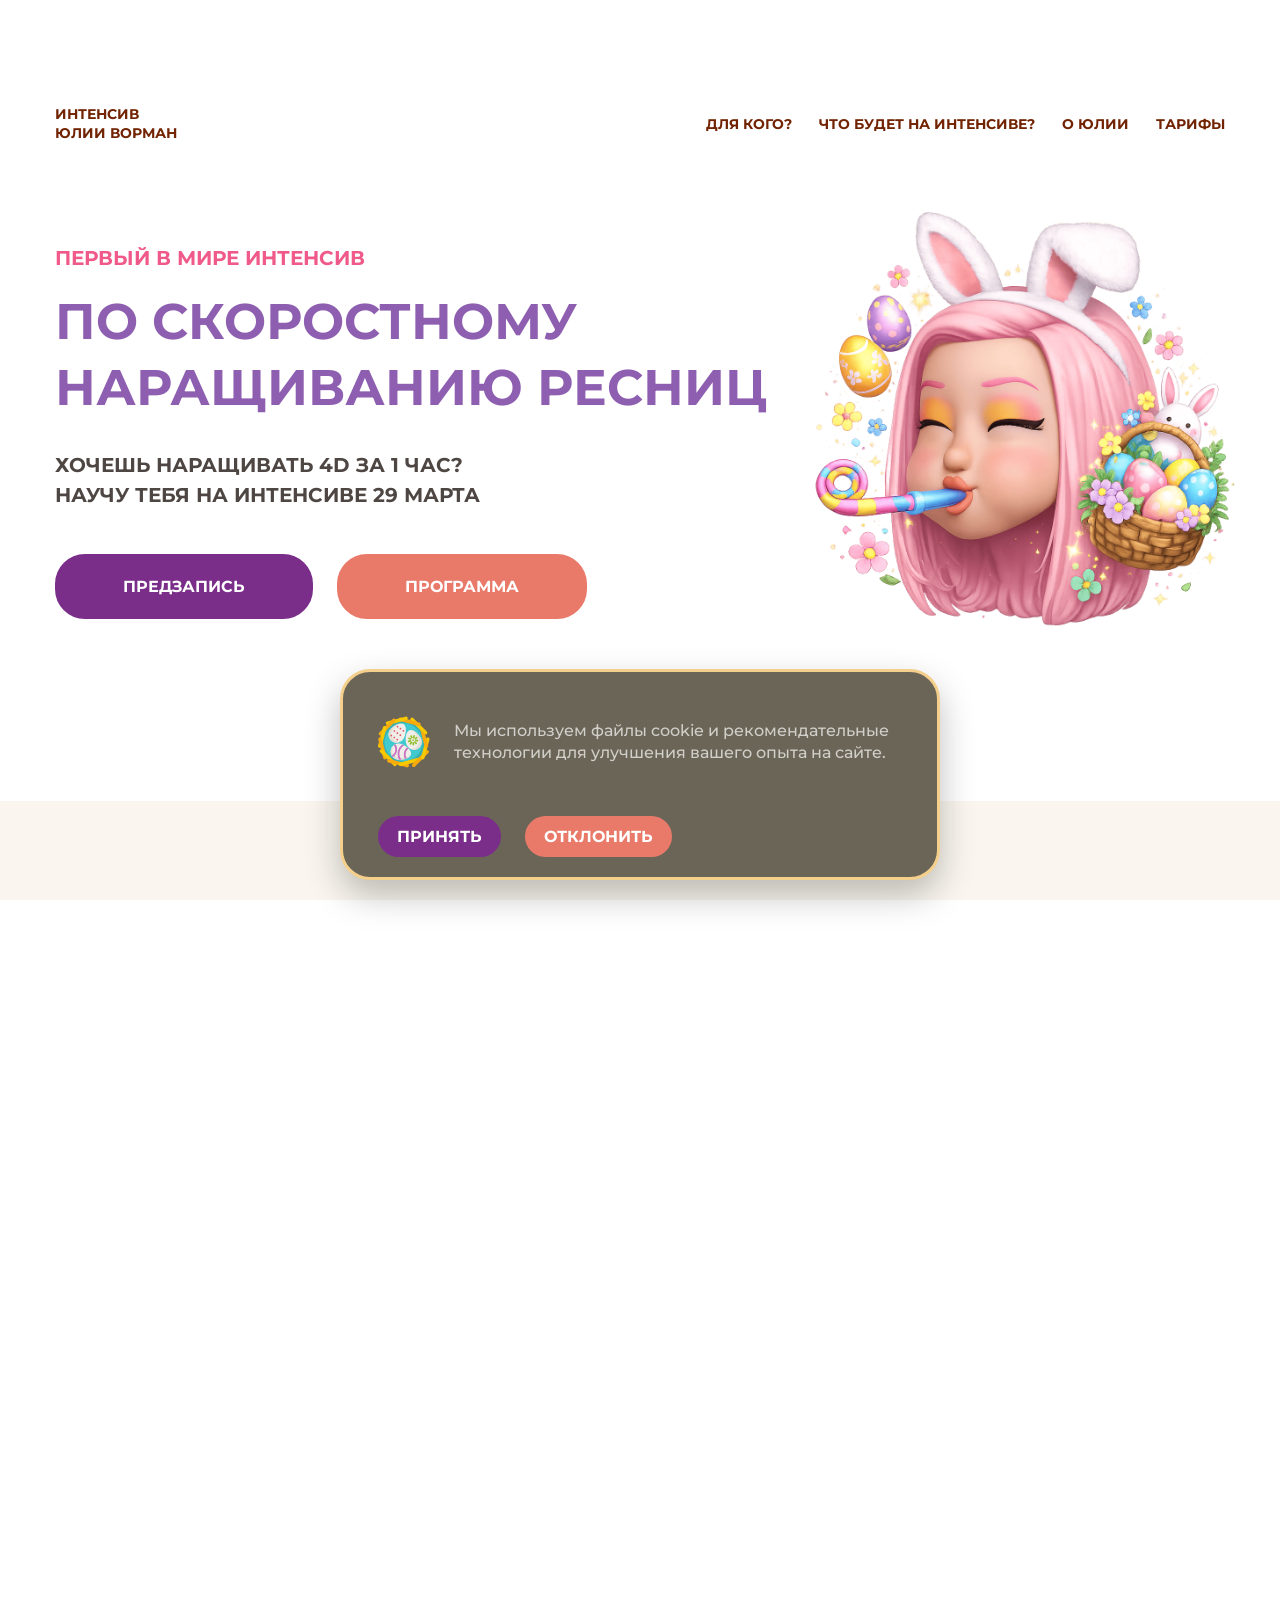
==== commit b463c430: "update" ====
--- a/index.html
+++ b/index.html
@@ -31,7 +31,7 @@
 <body>
 
     <!-- Анимация загрузки -->
-    <!-- <div class="preloader">
+    <div class="preloader">
         <div class="mascara-container">
             
             <div class="mascara-bottle"></div>
@@ -57,7 +57,7 @@
             
             <div class="loading-text">Наносим тушь...</div>
         </div>
-    </div> -->
+    </div>
 
     <!-- Шапка -->
     <header class="header" id="header">
--- a/css/media.css
+++ b/css/media.css
@@ -330,7 +330,7 @@
     .banner::before {
         content: '';
         position: absolute;
-        top: -128px;
+        top: -131px;
         left: 0;
         width: 100%;
         height: calc(100% + 128px);
